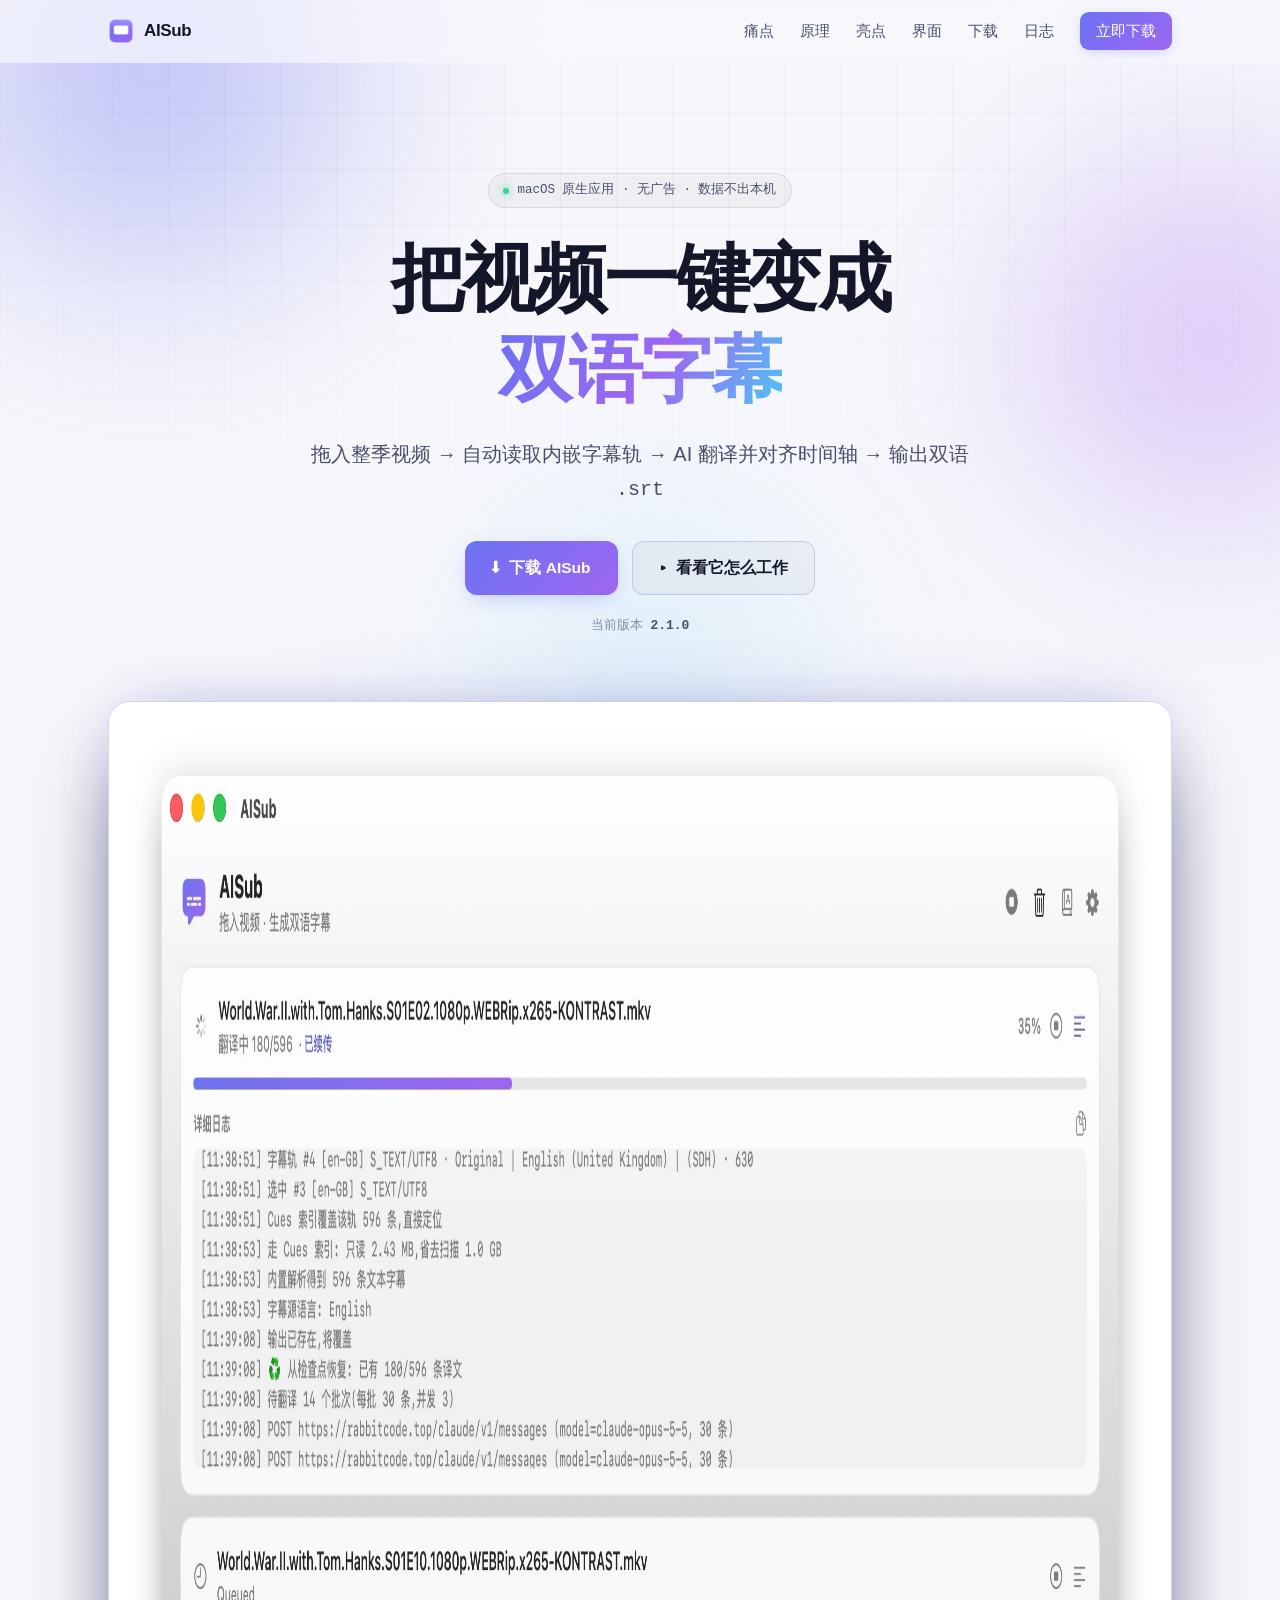
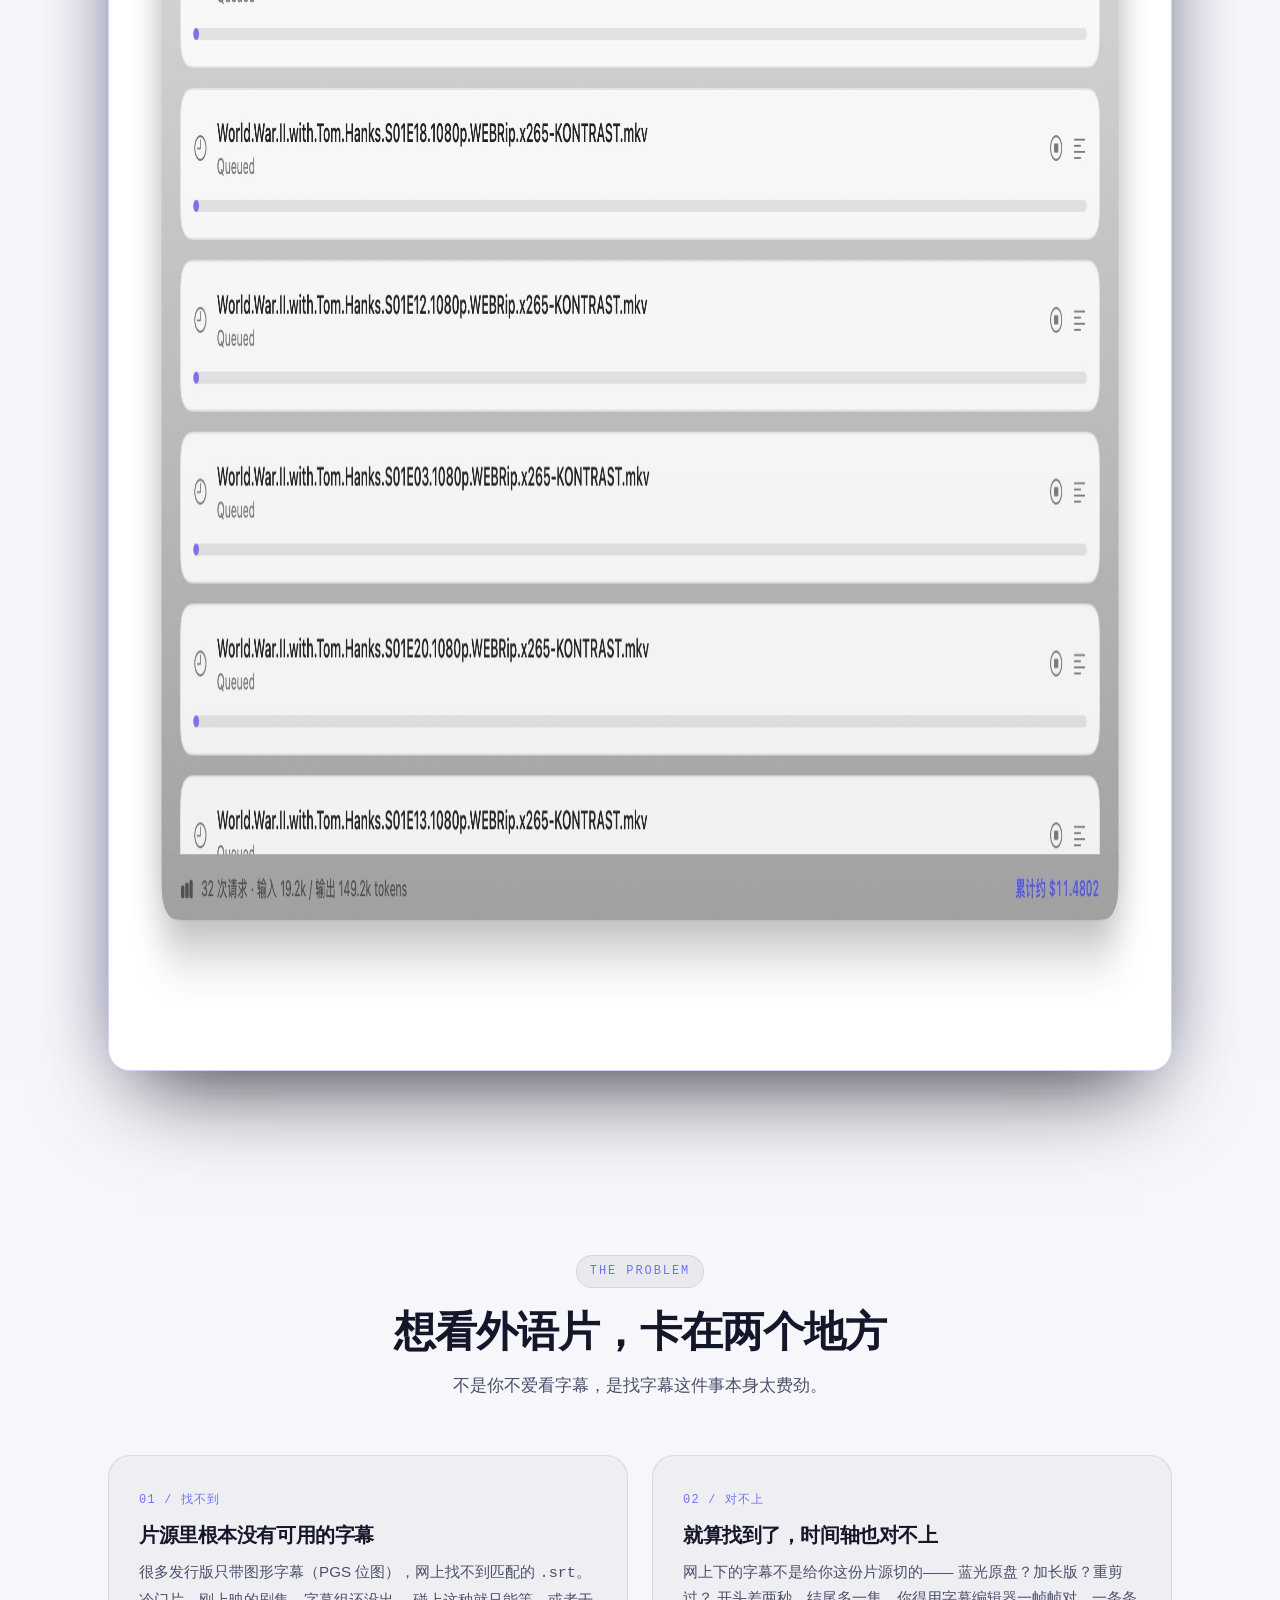
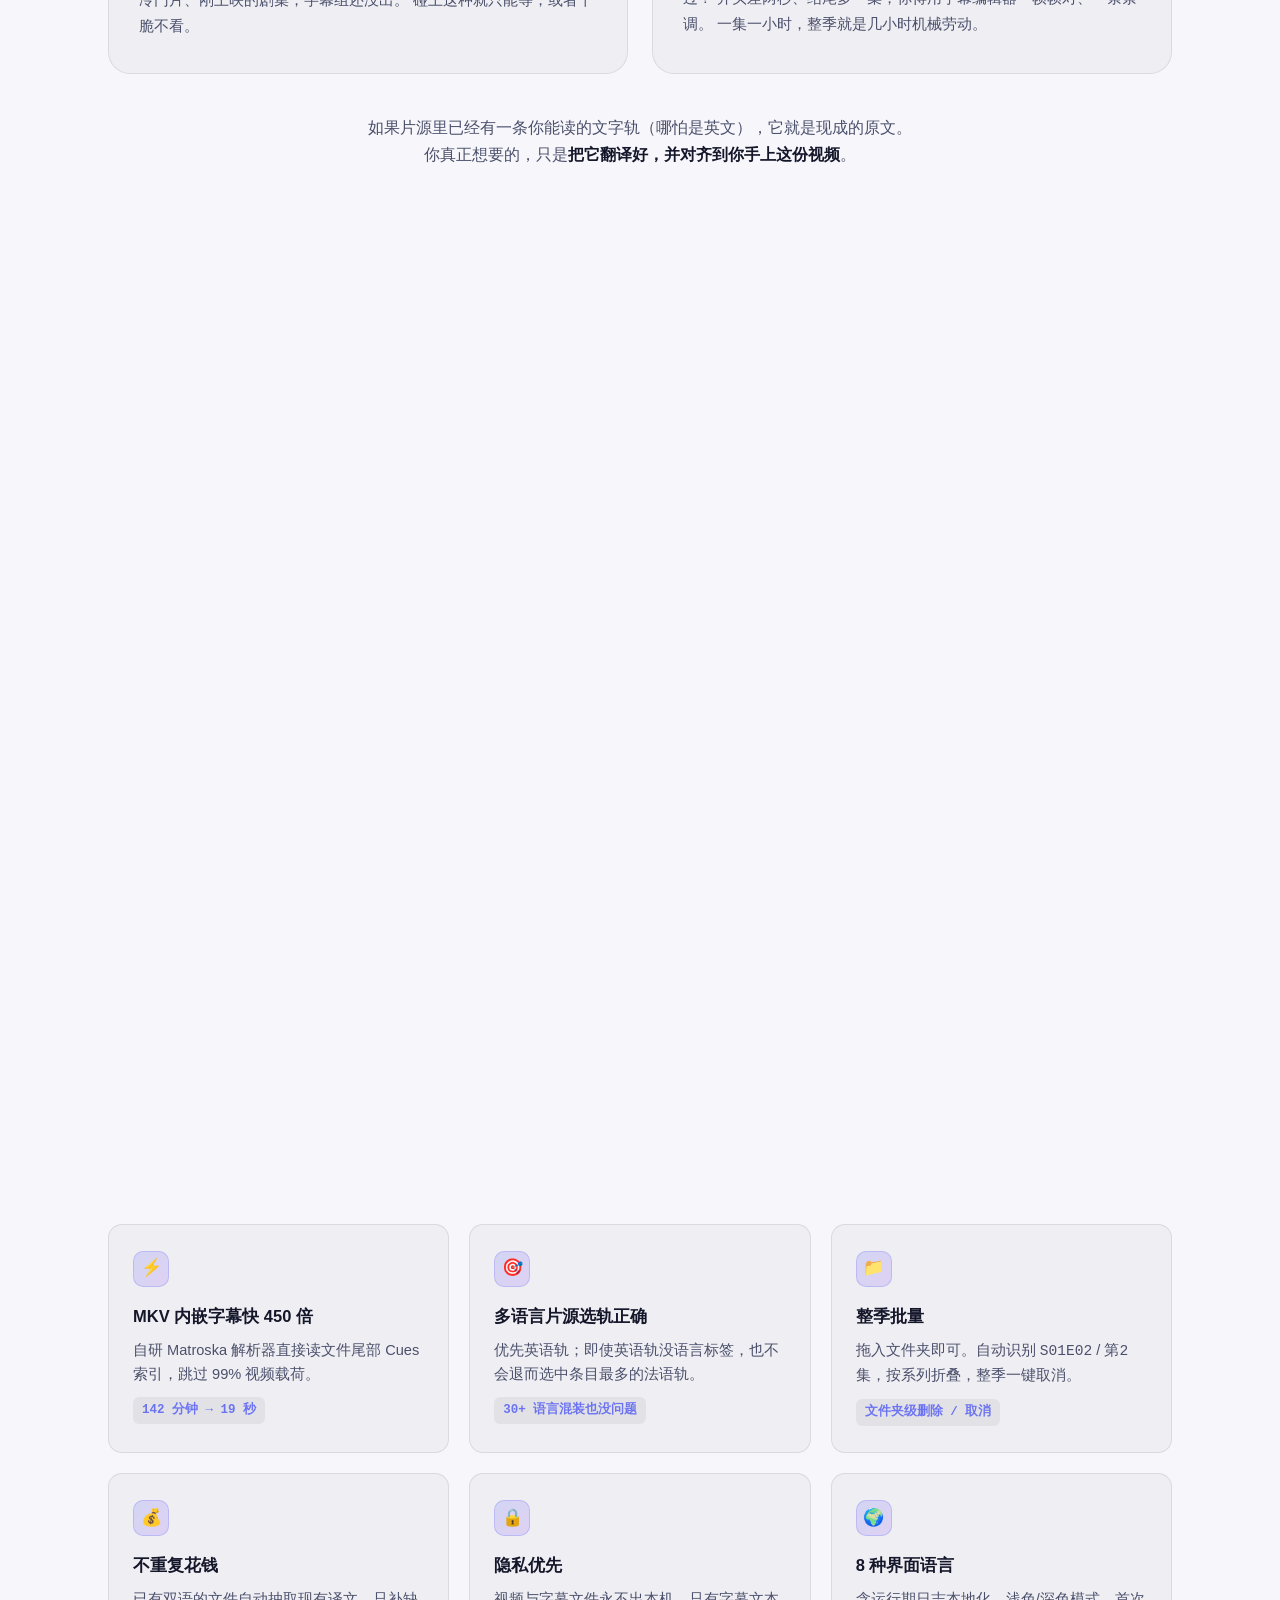
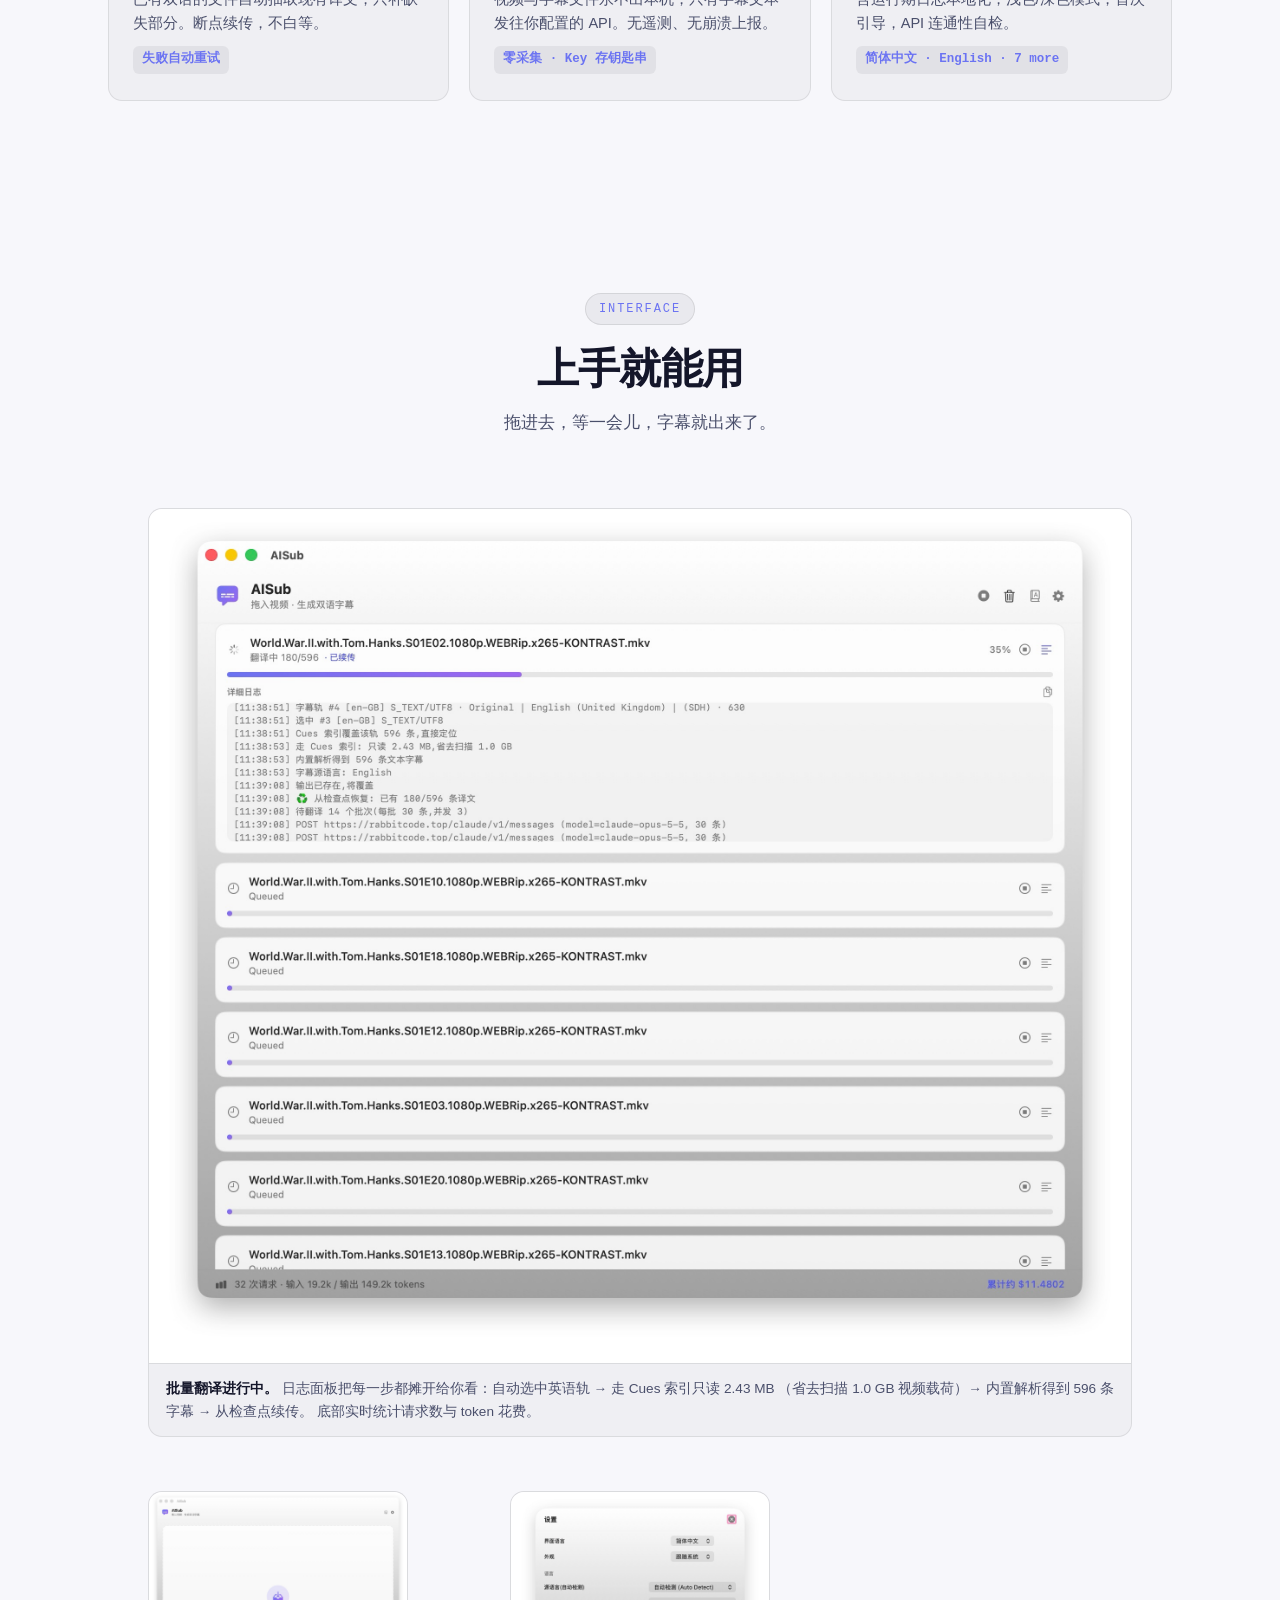
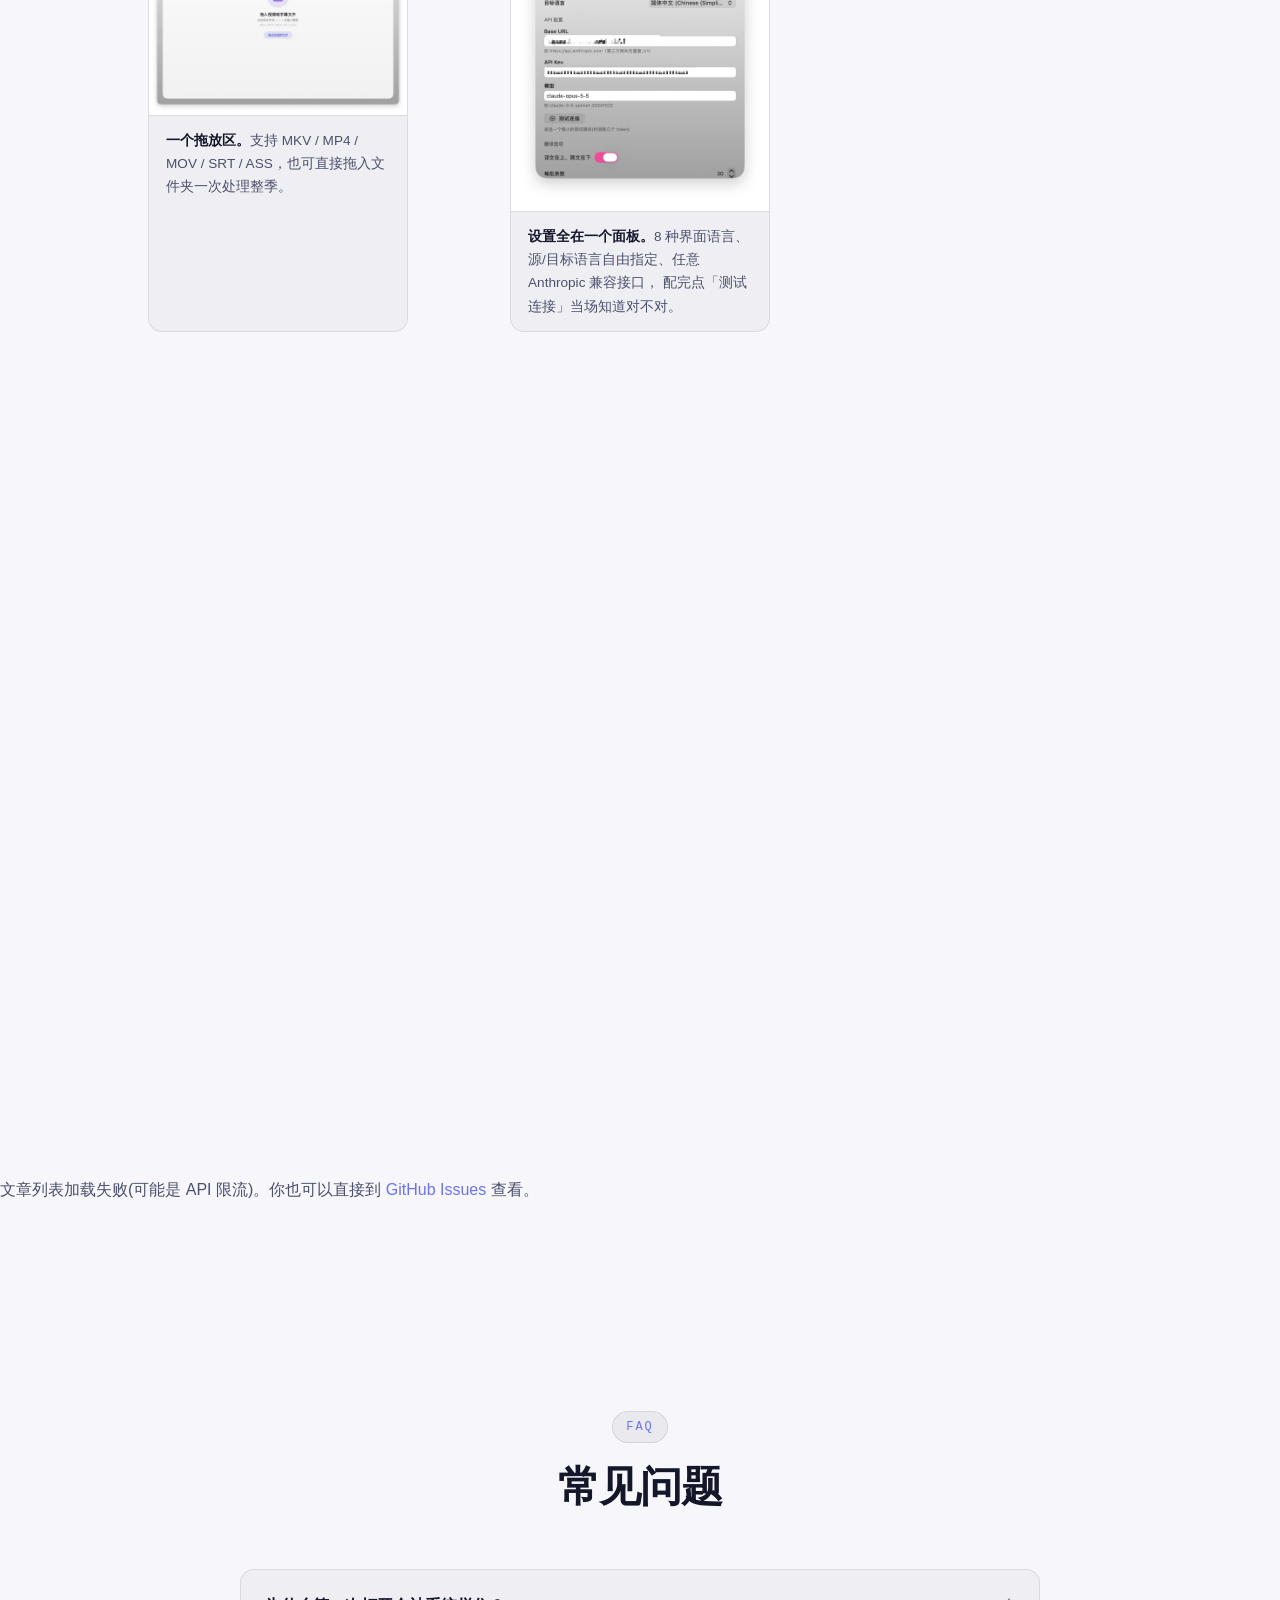
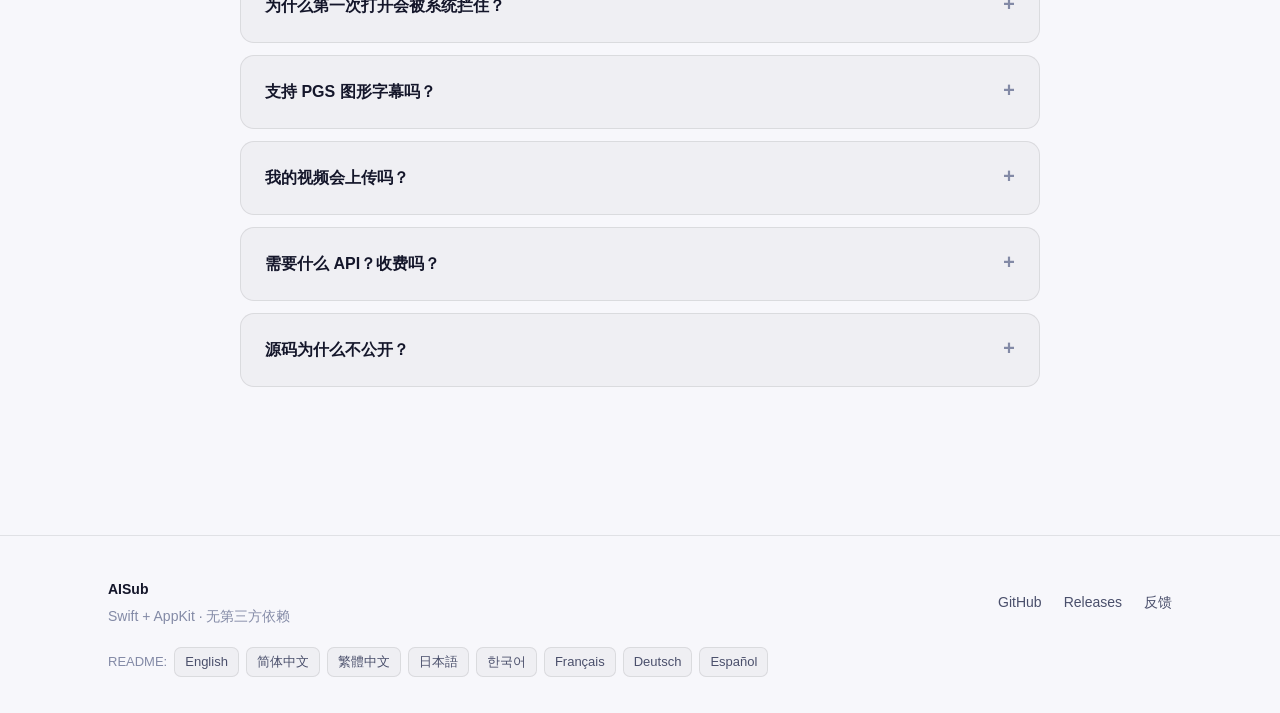
==== index.html @ 8bce1aee "feat: AISub product site Pure static single-page site for AISub, deployed via GitHub Pages.  - Dark/" ====
<!DOCTYPE html>
<html lang="zh-CN">
<head>
<meta charset="utf-8">
<meta name="viewport" content="width=device-width, initial-scale=1">
<title>AISub · 把视频一键变成双语字幕</title>
<meta name="description" content="AISub 是一款 macOS 桌面应用：拖入视频或整季目录，自动读取内嵌字幕轨，AI 翻译并对齐时间轴，输出双语 .srt。视频与字幕文件不离开本机。">
<meta property="og:title" content="AISub · 把视频一键变成双语字幕">
<meta property="og:description" content="拖入整季视频 → 自动读取内嵌字幕 → AI 翻译 → 输出双语字幕。macOS 原生应用，无广告，数据不出本机。">
<meta property="og:type" content="website">
<meta property="og:image" content="https://zhengxiexie.github.io/aisub-site/assets/logo.png">
<meta name="twitter:card" content="summary_large_image">

<link rel="icon" type="image/png" href="assets/logo.png">
<link rel="stylesheet" href="assets/css/style.css">
</head>
<body>

<div class="aurora" aria-hidden="true"><span></span><span></span><span></span></div>
<div class="grid-tex" aria-hidden="true"></div>

<!-- ============================ 导航 ============================ -->
<nav class="nav">
  <div class="wrap nav-inner">
    <a class="nav-brand" href="#top">
      <img src="assets/logo.png" alt="AISub logo">
      <span>AISub</span>
    </a>
    <button class="nav-toggle" aria-label="菜单">☰</button>
    <div class="nav-links">
      <a href="#problem">痛点</a>
      <a href="#how">原理</a>
      <a href="#features">亮点</a>
      <a href="#shots">界面</a>
      <a href="#download">下载</a>
      <a href="#posts">日志</a>
      <a class="nav-cta" href="#download">立即下载</a>
    </div>
  </div>
</nav>

<!-- ============================ Hero ============================ -->
<header class="hero" id="top">
  <div class="wrap">
    <div class="hero-badge" data-reveal>
      <span class="dot"></span>
      <span>macOS 原生应用 · 无广告 · 数据不出本机</span>
    </div>

    <h1 data-reveal data-reveal-delay="80">
      把视频一键变成<br><span class="grad">双语字幕</span>
    </h1>

    <p class="hero-sub" data-reveal data-reveal-delay="160">
      拖入整季视频 → 自动读取内嵌字幕轨 → AI 翻译并对齐时间轴 → 输出双语 <code>.srt</code>
    </p>

    <div class="hero-actions" data-reveal data-reveal-delay="240">
      <a class="btn btn-primary" href="#download">
        <span>⬇︎</span><span>下载 AISub</span>
      </a>
      <a class="btn btn-ghost" href="#how">
        <span>▸</span><span>看看它怎么工作</span>
      </a>
    </div>

    <p class="hero-meta" data-reveal data-reveal-delay="320" id="dlVersion">
      当前版本 <b>2.1.0</b>
    </p>

<div class="hero-visual" data-reveal data-reveal-delay="400">
      <img src="assets/screenshots/01-main.jpg"
           alt="AISub 正在批量翻译《兄弟连》整季：第 2 集翻译到 180/596，其余排队中，日志面板显示内置 Matroska 解析器仅读 2.43 MB 索引即定位 596 条字幕轨"
           width="2266" height="1970">
    </div>
  </div>
</header>

<!-- ============================ 痛点 ============================ -->
<section id="problem">
  <div class="wrap">
    <div class="section-head" data-reveal>
      <span class="eyebrow">The Problem</span>
      <h2>想看外语片，卡在两个地方</h2>
      <p>不是你不爱看字幕，是找字幕这件事本身太费劲。</p>
    </div>

    <div class="cards-2">
      <article class="card" data-reveal>
        <span class="card-num">01 / 找不到</span>
        <h3>片源里根本没有可用的字幕</h3>
        <p>
          很多发行版只带图形字幕（PGS 位图），网上找不到匹配的
          <code>.srt</code>。冷门片、刚上映的剧集，字幕组还没出。
          碰上这种就只能等，或者干脆不看。
        </p>
      </article>

      <article class="card" data-reveal data-reveal-delay="120">
        <span class="card-num">02 / 对不上</span>
        <h3>就算找到了，时间轴也对不上</h3>
        <p>
          网上下的字幕不是给你这份片源切的—— 蓝光原盘？加长版？重剪过？
          开头差两秒、结尾多一集，你得用字幕编辑器一帧帧对、一条条调。
          一集一小时，整季就是几小时机械劳动。
        </p>
      </article>
    </div>

    <p class="center dim mt-40" data-reveal>
      如果片源里已经有一条你能读的文字轨（哪怕是英文），它就是现成的原文。<br>
      你真正想要的，只是<b style="color:var(--text)">把它翻译好，并对齐到你手上这份视频</b>。
    </p>
  </div>
</section>

<!-- ============================ 原理 ============================ -->
<section id="how">
  <div class="wrap">
    <div class="section-head" data-reveal>
      <span class="eyebrow">How It Works</span>
      <h2>四步，没有第五步</h2>
      <p>时间轴不需要你调 —— 字幕是从你拖进来的那个文件里读出来的，天然对齐。</p>
    </div>

    <div class="flow" data-reveal>
      <div class="flow-step">
        <div class="flow-ico">📥</div>
        <h4>拖入</h4>
        <p>视频、字幕文件，或整个目录</p>
      </div>
      <div class="flow-step">
        <div class="flow-ico">📖</div>
        <h4>读取</h4>
        <p>提取内嵌字幕轨，自动选语言</p>
      </div>
      <div class="flow-step">
        <div class="flow-ico">🤖</div>
        <h4>翻译</h4>
        <p>AI 翻译，术语表与上下文保持一致</p>
      </div>
      <div class="flow-step">
        <div class="flow-ico">📝</div>
        <h4>输出</h4>
        <p>生成双语 <code>.srt</code>，时间戳已对齐</p>
      </div>
    </div>

    <p class="center dim mt-40" data-reveal>
      已经是双语的文件会被自动识别，只补没翻的部分 —— 不会越翻越乱，也不会重复花钱。
    </p>
  </div>
</section>

<!-- ============================ 亮点 ============================ -->
<section id="features">
  <div class="wrap">
    <div class="section-head" data-reveal>
      <span class="eyebrow">Highlights</span>
      <h2>为真实片库调出来的细节</h2>
      <p>不是功能清单，是踩过的坑。</p>
    </div>

    <div class="features">
      <div class="feature" data-reveal>
        <div class="feature-ico">⚡</div>
        <h4>MKV 内嵌字幕快 450 倍</h4>
        <p>自研 Matroska 解析器直接读文件尾部 Cues 索引，跳过 99% 视频载荷。</p>
        <span class="metric">142 分钟 → 19 秒</span>
      </div>

      <div class="feature" data-reveal data-reveal-delay="80">
        <div class="feature-ico">🎯</div>
        <h4>多语言片源选轨正确</h4>
        <p>优先英语轨；即使英语轨没语言标签，也不会退而选中条目最多的法语轨。</p>
        <span class="metric">30+ 语言混装也没问题</span>
      </div>

      <div class="feature" data-reveal data-reveal-delay="160">
        <div class="feature-ico">📁</div>
        <h4>整季批量</h4>
        <p>拖入文件夹即可。自动识别 <code>S01E02</code> / <code>第2集</code>，按系列折叠，整季一键取消。</p>
        <span class="metric">文件夹级删除 / 取消</span>
      </div>

      <div class="feature" data-reveal data-reveal-delay="240">
        <div class="feature-ico">💰</div>
        <h4>不重复花钱</h4>
        <p>已有双语的文件自动抽取现有译文，只补缺失部分。断点续传，不白等。</p>
        <span class="metric">失败自动重试</span>
      </div>

      <div class="feature" data-reveal>
        <div class="feature-ico">🔒</div>
        <h4>隐私优先</h4>
        <p>视频与字幕文件永不出本机，只有字幕文本发往你配置的 API。无遥测、无崩溃上报。</p>
        <span class="metric">零采集 · Key 存钥匙串</span>
      </div>

      <div class="feature" data-reveal data-reveal-delay="80">
        <div class="feature-ico">🌍</div>
        <h4>8 种界面语言</h4>
        <p>含运行期日志本地化，浅色/深色模式，首次引导，API 连通性自检。</p>
        <span class="metric">简体中文 · English · 7 more</span>
      </div>
    </div>
  </div>
</section>

<!-- ============================ 界面截图 ============================ -->
<section id="shots">
  <div class="wrap">
    <div class="section-head" data-reveal>
      <span class="eyebrow">Interface</span>
      <h2>上手就能用</h2>
      <p>拖进去，等一会儿，字幕就出来了。</p>
    </div>

<div class="shots" data-reveal>
      <figure class="shot" style="grid-column:1/-1">
        <img src="assets/screenshots/01-main.jpg" data-zoom loading="lazy"
             alt="批量翻译进行中：顶部进度条与状态，下方详细日志显示字幕轨选择与 Cues 索引读取过程">
        <figcaption class="shot-cap">
          <b>批量翻译进行中。</b>
          日志面板把每一步都摊开给你看：自动选中英语轨 → 走 Cues 索引只读 2.43 MB
          （省去扫描 1.0 GB 视频载荷）→ 内置解析得到 596 条字幕 → 从检查点续传。
          底部实时统计请求数与 token 花费。
        </figcaption>
      </figure>

      <figure class="shot">
        <img src="assets/screenshots/03-dropzone.jpg" data-zoom loading="lazy"
             alt="空状态：拖入视频或字幕文件，也支持整个文件夹一次拖入整季">
        <figcaption class="shot-cap">
          <b>一个拖放区。</b>支持 MKV / MP4 / MOV / SRT / ASS，也可直接拖入文件夹一次处理整季。
        </figcaption>
      </figure>

      <figure class="shot">
        <img src="assets/screenshots/02-settings.jpg" data-zoom loading="lazy"
             alt="设置页：界面语言、外观模式、源/目标语言、API 配置与翻译选项">
        <figcaption class="shot-cap">
          <b>设置全在一个面板。</b>8 种界面语言、源/目标语言自由指定、任意 Anthropic 兼容接口，
          配完点「测试连接」当场知道对不对。
        </figcaption>
      </figure>
    </div>
  </div>
</section>

<!-- ============================ 下载 ============================ -->
<section id="download">
  <div class="wrap">
    <div class="download-box" data-reveal>
      <span class="eyebrow">Download</span>
      <h2>开始使用 AISub</h2>
      <p>需要你自己的 AI API Key（支持任何 Anthropic 兼容接口）</p>

      <div class="dl-row">
        <a class="btn btn-primary" id="dlDmg" href="https://github.com/zhengxiexie/aisub/releases/latest" target="_blank" rel="noopener">
          <span>⬇︎</span><span>下载 .dmg（推荐）</span>
        </a>
        <a class="btn btn-ghost" id="dlZip" href="https://github.com/zhengxiexie/aisub/releases/latest" target="_blank" rel="noopener">
          <span>⬇︎</span><span>下载 .zip</span>
        </a>
      </div>

      <p class="dl-note" id="dlNote">macOS 14 Sonoma 及以上 · 免安装依赖</p>

      <table class="dl-table" id="dlAssets" style="display:none">
        <thead>
          <tr><th>文件</th><th>大小</th><th></th></tr>
        </thead>
        <tbody></tbody>
      </table>

      <p class="dl-note mt-40">
        ⚠︎ 未使用付费开发者证书签名，首次打开需右键 → 打开
      </p>
    </div>
  </div>
</section>

<!-- ============================ 文章/日志 ============================ -->
<section id="posts">
  <div class="wrap">
    <div class="posts-head" data-reveal>
      <div>
        <span class="eyebrow">Changelog</span>
        <h2 style="font-size:clamp(24px,3.4vw,34px);font-weight:800;">更新日志与技术笔记</h2>
      </div>
      <a class="btn btn-ghost" style="padding:9px 18px;font-size:14px;"
         href="https://github.com/zhengxiexie/aisub/issues" target="_blank" rel="noopener">
        在 GitHub 上写一篇 →
      </a>
    </div>

    <div class="posts-grid" id="posts" data-reveal>
      <p class="dim">加载中…</p>
    </div>

    <p class="center dim mt-40" style="font-size:13.5px" data-reveal>
      本仓库里带 <code>post</code> 标签的 Issue 会自动出现在这里 ——
      无需重新部署，推 Issue 即发布。
    </p>
  </div>
</section>

<!-- ============================ FAQ ============================ -->
<section id="faq">
  <div class="wrap">
    <div class="section-head" data-reveal>
      <span class="eyebrow">FAQ</span>
      <h2>常见问题</h2>
    </div>

    <div class="faq" data-reveal>
      <details class="faq-item">
        <summary>为什么第一次打开会被系统拦住？</summary>
        <div class="faq-body">
          <p>因为本项目未使用付费的 Apple 开发者证书签名（ad-hoc 签名），macOS 会阻止直接打开。这不是故障。</p>
          <p>下载后<b>右键点击 App → 打开</b>，在弹窗中点「打开」即可；或者在终端执行
          <code>xattr -cr /Applications/AISub.app</code>。之后就能正常双击启动。</p>
        </div>
      </details>

      <details class="faq-item">
        <summary>支持 PGS 图形字幕吗？</summary>
        <div class="faq-body">
          <p>不支持。图形字幕是位图，需要 OCR 才能识别原文，而本应用不做 OCR。</p>
          <p>但只要文件带一条文本字幕轨（哪怕是英文、法语），AISub 就能拿它当原文翻译。蓝光原盘如果只有 PGS，建议换一个带文本轨的片源。</p>
        </div>
      </details>

      <details class="faq-item">
        <summary>我的视频会上传吗？</summary>
        <div class="faq-body">
          <p>不会。视频与字幕文件的解析全部在本机完成，文件不会离开你的 Mac。</p>
          <p>只有字幕的<b>文本内容</b>会发送到你配置的 AI 接口用于翻译。应用本身无遥测、无崩溃上报、无第三方分析 SDK。</p>
        </div>
      </details>

      <details class="faq-item">
        <summary>需要什么 API？收费吗？</summary>
        <div class="faq-body">
          <p>需要你自己的 AI API Key，支持任何 Anthropic 兼容接口，在设置页填入即可，设置页有「测试连接」按钮当场验证。</p>
          <p>已经双语的文件会被自动识别，只翻译缺失部分，避免重复消耗额度。</p>
        </div>
      </details>

      <details class="faq-item">
        <summary>源码为什么不公开？</summary>
        <div class="faq-body">
          <p>AISub 以安装包分发，源码暂不公开。如果你有具体需求，欢迎在 Issues 里说明。</p>
        </div>
      </details>
    </div>
  </div>
</section>

<!-- ============================ 页脚 ============================ -->
<footer class="footer">
  <div class="wrap">
    <div class="footer-inner">
      <div>
        <div style="font-weight:700;color:var(--text)">AISub <span id="footVersion" style="font-weight:400;color:var(--text-mute)"></span></div>
        <div style="margin-top:4px">Swift + AppKit · 无第三方依赖</div>
      </div>

      <div class="footer-links">
        <a href="https://github.com/zhengxiexie/aisub" target="_blank" rel="noopener">GitHub</a>
        <a href="https://github.com/zhengxiexie/aisub/releases/latest" target="_blank" rel="noopener">Releases</a>
        <a href="https://github.com/zhengxiexie/aisub/issues" target="_blank" rel="noopener">反馈</a>
      </div>
    </div>

    <div class="lang-row">
      <span>README:</span>
      <a href="https://github.com/zhengxiexie/aisub">English</a>
      <a href="https://github.com/zhengxiexie/aisub/blob/master/README.zh-Hans.md">简体中文</a>
      <a href="https://github.com/zhengxiexie/aisub/blob/master/README.zh-Hant.md">繁體中文</a>
      <a href="https://github.com/zhengxiexie/aisub/blob/master/README.ja.md">日本語</a>
      <a href="https://github.com/zhengxiexie/aisub/blob/master/README.ko.md">한국어</a>
      <a href="https://github.com/zhengxiexie/aisub/blob/master/README.fr.md">Français</a>
      <a href="https://github.com/zhengxiexie/aisub/blob/master/README.de.md">Deutsch</a>
      <a href="https://github.com/zhengxiexie/aisub/blob/master/README.es.md">Español</a>
    </div>
  </div>
</footer>

<!-- 灯箱 -->
<div class="lightbox" id="lightbox">
  <img id="lightboxImg" src="" alt="">
</div>

<script src="assets/js/main.js"></script>
</body>
</html>
---- assets/css/style.css ----
/* ==========================================================================
   AISub 官网 — 设计令牌
   配色严格对齐 App 的 Theme.swift:
     accent  = Color(0.42, 0.45, 0.95) → #6B73F2
     accent2 = Color(0.62, 0.40, 0.95) → #9E66F2
   ========================================================================== */

:root {
  --accent:   #6B73F2;
  --accent-2: #9E66F2;
  --accent-glow: rgba(107, 115, 242, 0.45);

  --bg:        #0A0B14;
  --bg-elev:   #12141F;
  --surface:   rgba(255, 255, 255, 0.04);
  --surface-2: rgba(255, 255, 255, 0.07);
  --border:    rgba(255, 255, 255, 0.09);
  --border-lit: rgba(255, 255, 255, 0.16);

  --text:      #F0F1F7;
  --text-dim:  #A8ACC4;
  --text-mute: #6E7391;

  --mono: ui-monospace, "SF Mono", SFMono-Regular, "JetBrains Mono", Menlo, monospace;
  --sans: -apple-system, BlinkMacSystemFont, "Segoe UI", "PingFang SC",
          "Hiragino Sans GB", "Microsoft YaHei", Roboto, Helvetica, Arial, sans-serif;

  --radius:   14px;
  --radius-lg: 22px;
  --maxw:     1120px;

  --ease: cubic-bezier(0.22, 1, 0.36, 1);
}

/* 浅色模式:跟随系统 */
@media (prefers-color-scheme: light) {
  :root {
    --bg:        #F7F7FB;
    --bg-elev:   #FFFFFF;
    --surface:   rgba(10, 11, 20, 0.03);
    --surface-2: rgba(10, 11, 20, 0.055);
    --border:    rgba(10, 11, 20, 0.09);
    --border-lit: rgba(107, 115, 242, 0.28);

    --text:      #14162A;
--text-dim:  #4A4F6B;
    --text-mute: #838AA6;
  }
}

/* ============================ 基础重置 ============================ */

*, *::before, *::after { box-sizing: border-box; }

html {
  scroll-behavior: smooth;
  -webkit-text-size-adjust: 100%;
}

body {
  margin: 0;
  font-family: var(--sans);
  background: var(--bg);
  color: var(--text);
  line-height: 1.7;
  font-size: 16px;
  -webkit-font-smoothing: antialiased;
  overflow-x: hidden;
  transition: background 0.4s var(--ease), color 0.4s var(--ease);
}

img { max-width: 100%; display: block; }
a { color: var(--accent); text-decoration: none; }
a:hover { text-decoration: underline; }

::selection { background: var(--accent); color: #fff; }

/* ============================ 背景光晕 ============================ */

.aurora {
  position: fixed;
  inset: 0;
  z-index: -2;
  overflow: hidden;
  pointer-events: none;
}

.aurora span {
  position: absolute;
  border-radius: 50%;
  filter: blur(90px);
  opacity: 0.5;
  animation: drift 22s var(--ease) infinite alternate;
}

.aurora span:nth-child(1) {
  width: 620px; height: 620px;
  background: radial-gradient(circle, var(--accent) 0%, transparent 70%);
  top: -240px; left: -160px;
}
.aurora span:nth-child(2) {
  width: 540px; height: 540px;
  background: radial-gradient(circle, var(--accent-2) 0%, transparent 70%);
  top: 8%; right: -200px;
  animation-delay: -7s;
  opacity: 0.42;
}
.aurora span:nth-child(3) {
  width: 480px; height: 480px;
  background: radial-gradient(circle, #4EC5F5 0%, transparent 70%);
  top: 48%; left: 32%;
  animation-delay: -14s;
  opacity: 0.2;
}

@keyframes drift {
  from { transform: translate3d(0, 0, 0) scale(1); }
  to   { transform: translate3d(60px, 70px, 0) scale(1.18); }
}

/* 细网格纹理 */
.grid-tex {
  position: fixed;
  inset: 0;
  z-index: -1;
  pointer-events: none;
  background-image:
    linear-gradient(rgba(255,255,255,0.022) 1px, transparent 1px),
    linear-gradient(90deg, rgba(255,255,255,0.022) 1px, transparent 1px);
  background-size: 56px 56px;
  mask-image: radial-gradient(ellipse 90% 60% at 50% 0%, #000 40%, transparent 100%);
  -webkit-mask-image: radial-gradient(ellipse 90% 60% at 50% 0%, #000 40%, transparent 100%);
}

@media (prefers-color-scheme: light) {
  .grid-tex {
    background-image:
      linear-gradient(rgba(10,11,20,0.03) 1px, transparent 1px),
      linear-gradient(90deg, rgba(10,11,20,0.03) 1px, transparent 1px);
  }
}

/* ============================ 布局 ============================ */

.wrap {
  width: 100%;
  max-width: var(--maxw);
  margin: 0 auto;
  padding: 0 28px;
}

section { padding: 96px 0; }

.section-head { text-align: center; margin-bottom: 56px; }

.eyebrow {
  display: inline-block;
  font-family: var(--mono);
  font-size: 12px;
  letter-spacing: 0.16em;
  text-transform: uppercase;
  color: var(--accent);
  background: var(--surface-2);
  border: 1px solid var(--border);
  padding: 5px 13px;
  border-radius: 999px;
  margin-bottom: 18px;
}

h1, h2, h3 { line-height: 1.22; letter-spacing: -0.022em; margin: 0; }

.section-head h2 {
  font-size: clamp(28px, 4.4vw, 42px);
  font-weight: 800;
  margin-bottom: 14px;
}

.section-head p {
  color: var(--text-dim);
  max-width: 620px;
  margin: 0 auto;
  font-size: 16.5px;
}

/* ============================ 导航 ============================ */

.nav {
  position: sticky;
  top: 0;
  z-index: 100;
  backdrop-filter: blur(20px) saturate(180%);
  -webkit-backdrop-filter: blur(20px) saturate(180%);
  background: color-mix(in srgb, var(--bg) 72%, transparent);
  border-bottom: 1px solid transparent;
  transition: border-color 0.3s var(--ease), background 0.3s var(--ease);
}

.nav.scrolled {
  border-bottom-color: var(--border);
  background: color-mix(in srgb, var(--bg) 88%, transparent);
}

.nav-inner {
  display: flex;
  align-items: center;
  gap: 28px;
  height: 62px;
}

.nav-brand {
  display: flex;
  align-items: center;
  gap: 10px;
  font-weight: 800;
  font-size: 17px;
  color: var(--text);
  letter-spacing: -0.02em;
}

.nav-brand:hover { text-decoration: none; }
.nav-brand img { width: 26px; height: 26px; border-radius: 7px; }

.nav-links {
  display: flex;
  gap: 26px;
  margin-left: auto;
  align-items: center;
}

.nav-links a {
  color: var(--text-dim);
  font-size: 14.5px;
  font-weight: 500;
  transition: color 0.2s var(--ease);
}

.nav-links a:hover { color: var(--text); text-decoration: none; }

.nav-cta {
  background: linear-gradient(135deg, var(--accent), var(--accent-2));
  color: #fff !important;
  padding: 7px 16px;
  border-radius: 9px;
  font-weight: 600;
  font-size: 14px;
  box-shadow: 0 3px 14px -4px var(--accent-glow);
  transition: transform 0.2s var(--ease), box-shadow 0.2s var(--ease);
}

.nav-cta:hover {
  transform: translateY(-1px);
  box-shadow: 0 7px 22px -5px var(--accent-glow);
}

.nav-toggle {
  display: none;
  margin-left: auto;
  background: none;
  border: 0;
  color: var(--text);
  font-size: 22px;
  cursor: pointer;
  padding: 4px 8px;
  line-height: 1;
}

@media (max-width: 760px) {
  .nav-toggle { display: block; }
  .nav-links {
    position: fixed;
    inset: 62px 0 auto 0;
    flex-direction: column;
    gap: 0;
    background: var(--bg-elev);
    border-bottom: 1px solid var(--border);
    padding: 8px 0;
    transform: translateY(-130%);
    transition: transform 0.32s var(--ease);
  }
  .nav-links.open { transform: translateY(0); }
  .nav-links a { padding: 13px 28px; width: 100%; }
}

/* ============================ Hero ============================ */

.hero {
  padding: 110px 0 88px;
  text-align: center;
}

.hero-badge {
  display: inline-flex;
  align-items: center;
  gap: 8px;
  font-family: var(--mono);
  font-size: 12.5px;
  color: var(--text-dim);
  background: var(--surface);
  border: 1px solid var(--border);
  padding: 6px 14px;
  border-radius: 999px;
  margin-bottom: 26px;
}

.hero-badge .dot {
  width: 6px; height: 6px;
  border-radius: 50%;
  background: #34D399;
  box-shadow: 0 0 8px #34D399;
  animation: pulse 2.4s ease-in-out infinite;
}

@keyframes pulse {
  0%, 100% { opacity: 1; }
  50%      { opacity: 0.35; }
}

.hero h1 {
  font-size: clamp(38px, 7vw, 74px);
  font-weight: 850;
  letter-spacing: -0.038em;
  margin-bottom: 22px;
}

.hero h1 .grad {
  background: linear-gradient(120deg, var(--accent) 0%, var(--accent-2) 55%, #4EC5F5 100%);
  -webkit-background-clip: text;
  background-clip: text;
  -webkit-text-fill-color: transparent;
}

.hero-sub {
  font-size: clamp(16px, 2.3vw, 20px);
  color: var(--text-dim);
  max-width: 660px;
  margin: 0 auto 34px;
}

.hero-actions {
  display: flex;
  gap: 14px;
  justify-content: center;
  flex-wrap: wrap;
  margin-bottom: 20px;
}

.btn {
  display: inline-flex;
  align-items: center;
  gap: 9px;
  padding: 13px 26px;
  border-radius: 12px;
  font-size: 15.5px;
  font-weight: 650;
  border: 1px solid transparent;
  transition: transform 0.22s var(--ease), box-shadow 0.22s var(--ease),
              background 0.22s var(--ease), border-color 0.22s var(--ease);
  cursor: pointer;
}

.btn:hover { text-decoration: none; transform: translateY(-2px); }

.btn-primary {
  background: linear-gradient(135deg, var(--accent), var(--accent-2));
  color: #fff;
  box-shadow: 0 6px 22px -7px var(--accent-glow);
}
.btn-primary:hover { box-shadow: 0 11px 30px -8px var(--accent-glow); }

.btn-ghost {
  background: var(--surface);
  border-color: var(--border-lit);
  color: var(--text);
}
.btn-ghost:hover { background: var(--surface-2); }

.hero-meta {
  font-family: var(--mono);
  font-size: 13px;
  color: var(--text-mute);
}

.hero-meta b { color: var(--text-dim); font-weight: 600; }

.hero-visual {
  margin-top: 64px;
  position: relative;
}

.hero-visual img {
  width: 100%;
  border-radius: var(--radius-lg);
  border: 1px solid var(--border-lit);
  box-shadow:
    0 40px 90px -30px rgba(0, 0, 0, 0.75),
    0 0 0 1px rgba(255, 255, 255, 0.04),
    0 0 70px -22px var(--accent-glow);
}

/* 无截图时的占位提示 */
.shot-placeholder {
  border: 1px dashed var(--border-lit);
  border-radius: var(--radius-lg);
  padding: 64px 28px;
  text-align: center;
  color: var(--text-mute);
  background: var(--surface);
}
.shot-placeholder code {
  font-family: var(--mono);
  font-size: 13px;
  color: var(--text-dim);
}

/* ============================ 痛点卡片 ============================ */

.cards-2 {
  display: grid;
  grid-template-columns: repeat(auto-fit, minmax(320px, 1fr));
  gap: 24px;
}

.card {
  background: var(--surface);
  border: 1px solid var(--border);
  border-radius: var(--radius-lg);
  padding: 34px 30px;
  position: relative;
  overflow: hidden;
  transition: transform 0.3s var(--ease), border-color 0.3s var(--ease),
              background 0.3s var(--ease);
}

.card:hover {
  transform: translateY(-4px);
  border-color: var(--border-lit);
  background: var(--surface-2);
}

.card::before {
  content: "";
  position: absolute;
  top: 0; left: 0; right: 0;
  height: 2px;
  background: linear-gradient(90deg, transparent, var(--accent), transparent);
  opacity: 0;
  transition: opacity 0.3s var(--ease);
}

.card:hover::before { opacity: 1; }

.card-num {
  font-family: var(--mono);
  font-size: 12px;
  color: var(--accent);
  letter-spacing: 0.1em;
  margin-bottom: 14px;
  display: block;
}

.card h3 {
  font-size: 19.5px;
  font-weight: 700;
  margin-bottom: 11px;
}

.card p { color: var(--text-dim); margin: 0; font-size: 15.2px; }

/* ============================ 流程图 ============================ */

.flow {
  display: flex;
  align-items: stretch;
  justify-content: center;
  gap: 0;
  flex-wrap: wrap;
  margin-top: 8px;
}

.flow-step {
  flex: 1 1 190px;
  min-width: 190px;
  text-align: center;
  padding: 30px 20px;
  background: var(--surface);
  border: 1px solid var(--border);
  position: relative;
}

.flow-step:first-child { border-radius: var(--radius) 0 0 var(--radius); }
.flow-step:last-child  { border-radius: 0 var(--radius) var(--radius) 0; }
.flow-step:not(:last-child) { border-right: none; }

.flow-ico {
  width: 42px; height: 42px;
  margin: 0 auto 14px;
  display: grid;
  place-items: center;
  border-radius: 12px;
  background: linear-gradient(135deg, var(--accent), var(--accent-2));
  font-size: 19px;
}

.flow-step h4 {
  margin: 0 0 7px;
  font-size: 15px;
  font-weight: 650;
}

.flow-step p {
  margin: 0;
  font-size: 13.6px;
  color: var(--text-mute);
  line-height: 1.6;
}

@media (max-width: 700px) {
  .flow { flex-direction: column; }
  .flow-step { border-radius: 0 !important; border-right: 1px solid var(--border) !important; border-bottom: none; }
  .flow-step:last-child { border-bottom: 1px solid var(--border); }
}

/* ============================ 亮点网格 ============================ */

.features {
  display: grid;
  grid-template-columns: repeat(auto-fit, minmax(290px, 1fr));
  gap: 20px;
}

.feature {
  background: var(--surface);
  border: 1px solid var(--border);
  border-radius: var(--radius);
  padding: 26px 24px;
  transition: transform 0.28s var(--ease), border-color 0.28s var(--ease);
}

.feature:hover { transform: translateY(-3px); border-color: var(--border-lit); }

.feature-ico {
  width: 36px; height: 36px;
  border-radius: 10px;
  display: grid;
  place-items: center;
  background: linear-gradient(135deg,
              color-mix(in srgb, var(--accent) 22%, transparent),
              color-mix(in srgb, var(--accent-2) 22%, transparent));
  border: 1px solid var(--border-lit);
  font-size: 17px;
  margin-bottom: 15px;
}

.feature h4 { margin: 0 0 8px; font-size: 16.5px; font-weight: 680; }
.feature p  { margin: 0; font-size: 14.6px; color: var(--text-dim); line-height: 1.65; }

.feature .metric {
  display: inline-block;
  font-family: var(--mono);
  font-size: 12.5px;
  font-weight: 600;
  color: var(--accent);
  background: var(--surface-2);
  padding: 3px 9px;
  border-radius: 6px;
  margin-top: 11px;
}

/* ============================ 截图画廊 ============================ */

.shots {
  display: grid;
  grid-template-columns: repeat(auto-fit, minmax(340px, 1fr));
  gap: 22px;
}

.shot {
  border-radius: var(--radius);
  overflow: hidden;
  border: 1px solid var(--border);
  background: var(--surface);
  transition: transform 0.3s var(--ease), border-color 0.3s var(--ease);
}

.shot:hover { transform: translateY(-4px); border-color: var(--border-lit); }

.shot img { width: 100%; cursor: zoom-in; }

.shot-cap {
  padding: 13px 17px;
  font-size: 13.6px;
  color: var(--text-dim);
  border-top: 1px solid var(--border);
}

.shot-cap b { color: var(--text); font-weight: 620; }

/* 灯箱 */
.lightbox {
  position: fixed;
  inset: 0;
  z-index: 999;
  background: rgba(5, 6, 12, 0.93);
  backdrop-filter: blur(8px);
  display: none;
  place-items: center;
  padding: 36px;
  cursor: zoom-out;
}
.lightbox.open { display: grid; }
.lightbox img {
  max-width: 100%;
  max-height: 100%;
  border-radius: 10px;
  box-shadow: 0 30px 80px -20px rgba(0,0,0,0.8);
}

/* ============================ 下载 ============================ */

.download-box {
  background: linear-gradient(150deg,
              color-mix(in srgb, var(--accent) 13%, transparent),
              color-mix(in srgb, var(--accent-2) 9%, transparent));
  border: 1px solid var(--border-lit);
  border-radius: var(--radius-lg);
  padding: 46px 40px;
  text-align: center;
  position: relative;
  overflow: hidden;
}

.download-box h2 {
  font-size: clamp(26px, 3.6vw, 36px);
  font-weight: 800;
  margin-bottom: 12px;
}

.download-box > p { color: var(--text-dim); margin: 0 0 28px; }

.dl-row {
  display: flex;
  gap: 14px;
  justify-content: center;
  flex-wrap: wrap;
  margin-bottom: 18px;
}

.dl-note {
  font-family: var(--mono);
  font-size: 13px;
  color: var(--text-mute);
}
.dl-note b { color: var(--text-dim); }

.dl-table {
  margin: 30px auto 0;
  border-collapse: collapse;
  font-size: 14.4px;
  max-width: 720px;
  width: 100%;
}

.dl-table th, .dl-table td {
  padding: 12px 16px;
  text-align: left;
  border-bottom: 1px solid var(--border);
}

.dl-table th {
  font-size: 12.5px;
  font-family: var(--mono);
  text-transform: uppercase;
  letter-spacing: 0.08em;
  color: var(--text-mute);
  font-weight: 600;
}

.dl-table td:first-child { font-family: var(--mono); font-size: 13.6px; }
.dl-table tr:last-child td { border-bottom: none; }

.yes { color: #34D399; font-weight: 700; }
.no  { color: #F87171; font-weight: 700; }

/* ============================ FAQ ============================ */

.faq { max-width: 800px; margin: 0 auto; }

.faq-item {
  background: var(--surface);
  border: 1px solid var(--border);
  border-radius: var(--radius);
  margin-bottom: 12px;
  overflow: hidden;
  transition: border-color 0.25s var(--ease);
}

.faq-item[open] { border-color: var(--border-lit); }

.faq-item summary {
  cursor: pointer;
  padding: 19px 24px;
  font-weight: 620;
  font-size: 16px;
  list-style: none;
  display: flex;
  align-items: center;
  justify-content: space-between;
  gap: 16px;
  transition: color 0.2s var(--ease);
}

.faq-item summary::-webkit-details-marker { display: none; }

.faq-item summary::after {
  content: "+";
  font-family: var(--mono);
  font-size: 20px;
  color: var(--text-mute);
  transition: transform 0.25s var(--ease);
  flex-shrink: 0;
}

.faq-item[open] summary::after { transform: rotate(45deg); }
.faq-item summary:hover { color: var(--accent); }

.faq-body {
  padding: 0 24px 21px;
  color: var(--text-dim);
  font-size: 15px;
  line-height: 1.72;
}
.faq-body p { margin: 0 0 11px; }
.faq-body p:last-child { margin: 0; }
.faq-body code {
  font-family: var(--mono);
  font-size: 13px;
  background: var(--surface-2);
  padding: 2px 7px;
  border-radius: 5px;
  color: var(--accent);
}

/* ============================ 文章 / 日志 ============================ */

.posts-head {
  display: flex;
  align-items: baseline;
  justify-content: space-between;
  gap: 20px;
  flex-wrap: wrap;
}

.posts-grid {
  display: grid;
  gap: 18px;
  margin-top: 30px;
}

.post {
  display: block;
  background: var(--surface);
  border: 1px solid var(--border);
  border-radius: var(--radius);
  padding: 24px 26px;
  color: var(--text);
  transition: transform 0.26s var(--ease), border-color 0.26s var(--ease);
}

.post:hover {
  text-decoration: none;
  transform: translateX(4px);
  border-color: var(--border-lit);
}

.post-meta {
  display: flex;
  gap: 12px;
  align-items: center;
  font-family: var(--mono);
  font-size: 12.2px;
  color: var(--text-mute);
  margin-bottom: 9px;
}

.post-tag {
  background: var(--surface-2);
  padding: 2px 9px;
  border-radius: 999px;
  color: var(--accent);
  border: 1px solid var(--border);
}

.post h4 { margin: 0 0 7px; font-size: 17.5px; font-weight: 680; }

.post-excerpt {
  margin: 0;
  color: var(--text-dim);
  font-size: 14.8px;
  line-height: 1.66;
}

/* ============================ 页脚 ============================ */

.footer {
  border-top: 1px solid var(--border);
  padding: 42px 0;
  margin-top: 40px;
}

.footer-inner {
  display: flex;
  justify-content: space-between;
  align-items: center;
  gap: 20px;
  flex-wrap: wrap;
  font-size: 14px;
  color: var(--text-mute);
}

.footer-links { display: flex; gap: 22px; }
.footer-links a { color: var(--text-dim); }
.footer-links a:hover { color: var(--text); }

.lang-row {
  display: flex;
  gap: 7px;
  align-items: center;
  flex-wrap: wrap;
  margin-top: 18px;
  font-size: 13px;
  color: var(--text-mute);
}

.lang-row a {
  padding: 3px 10px;
  border-radius: 7px;
  background: var(--surface);
  border: 1px solid var(--border);
  color: var(--text-dim);
  transition: border-color 0.2s var(--ease), color 0.2s var(--ease);
}
.lang-row a:hover { border-color: var(--accent); color: var(--accent); text-decoration: none; }

/* ============================ 滚动渐入 ============================ */

[data-reveal] {
  opacity: 0;
  transform: translateY(26px);
  transition: opacity 0.75s var(--ease), transform 0.75s var(--ease);
}

[data-reveal].in {
  opacity: 1;
  transform: none;
}

@media (prefers-reduced-motion: reduce) {
  *, *::before, *::after {
    animation-duration: 0.01ms !important;
    animation-iteration-count: 1 !important;
    transition-duration: 0.01ms !important;
    scroll-behavior: auto !important;
  }
  [data-reveal] { opacity: 1; transform: none; }
}

/* ============================ 杂项 ============================ */

.two-col {
  display: grid;
  grid-template-columns: 1fr 1fr;
  gap: 44px;
  align-items: center;
}

@media (max-width: 820px) {
  .two-col { grid-template-columns: 1fr; gap: 30px; }
  section { padding: 68px 0; }
  .wrap { padding: 0 20px; }
}

.kbd {
  font-family: var(--mono);
  font-size: 12.5px;
  background: var(--surface-2);
  border: 1px solid var(--border);
  border-bottom-width: 2px;
  padding: 2px 8px;
  border-radius: 6px;
}

.center { text-align: center; }
.mt-40 { margin-top: 40px; }
.mb-0 { margin-bottom: 0; }
.dim { color: var(--text-dim); }
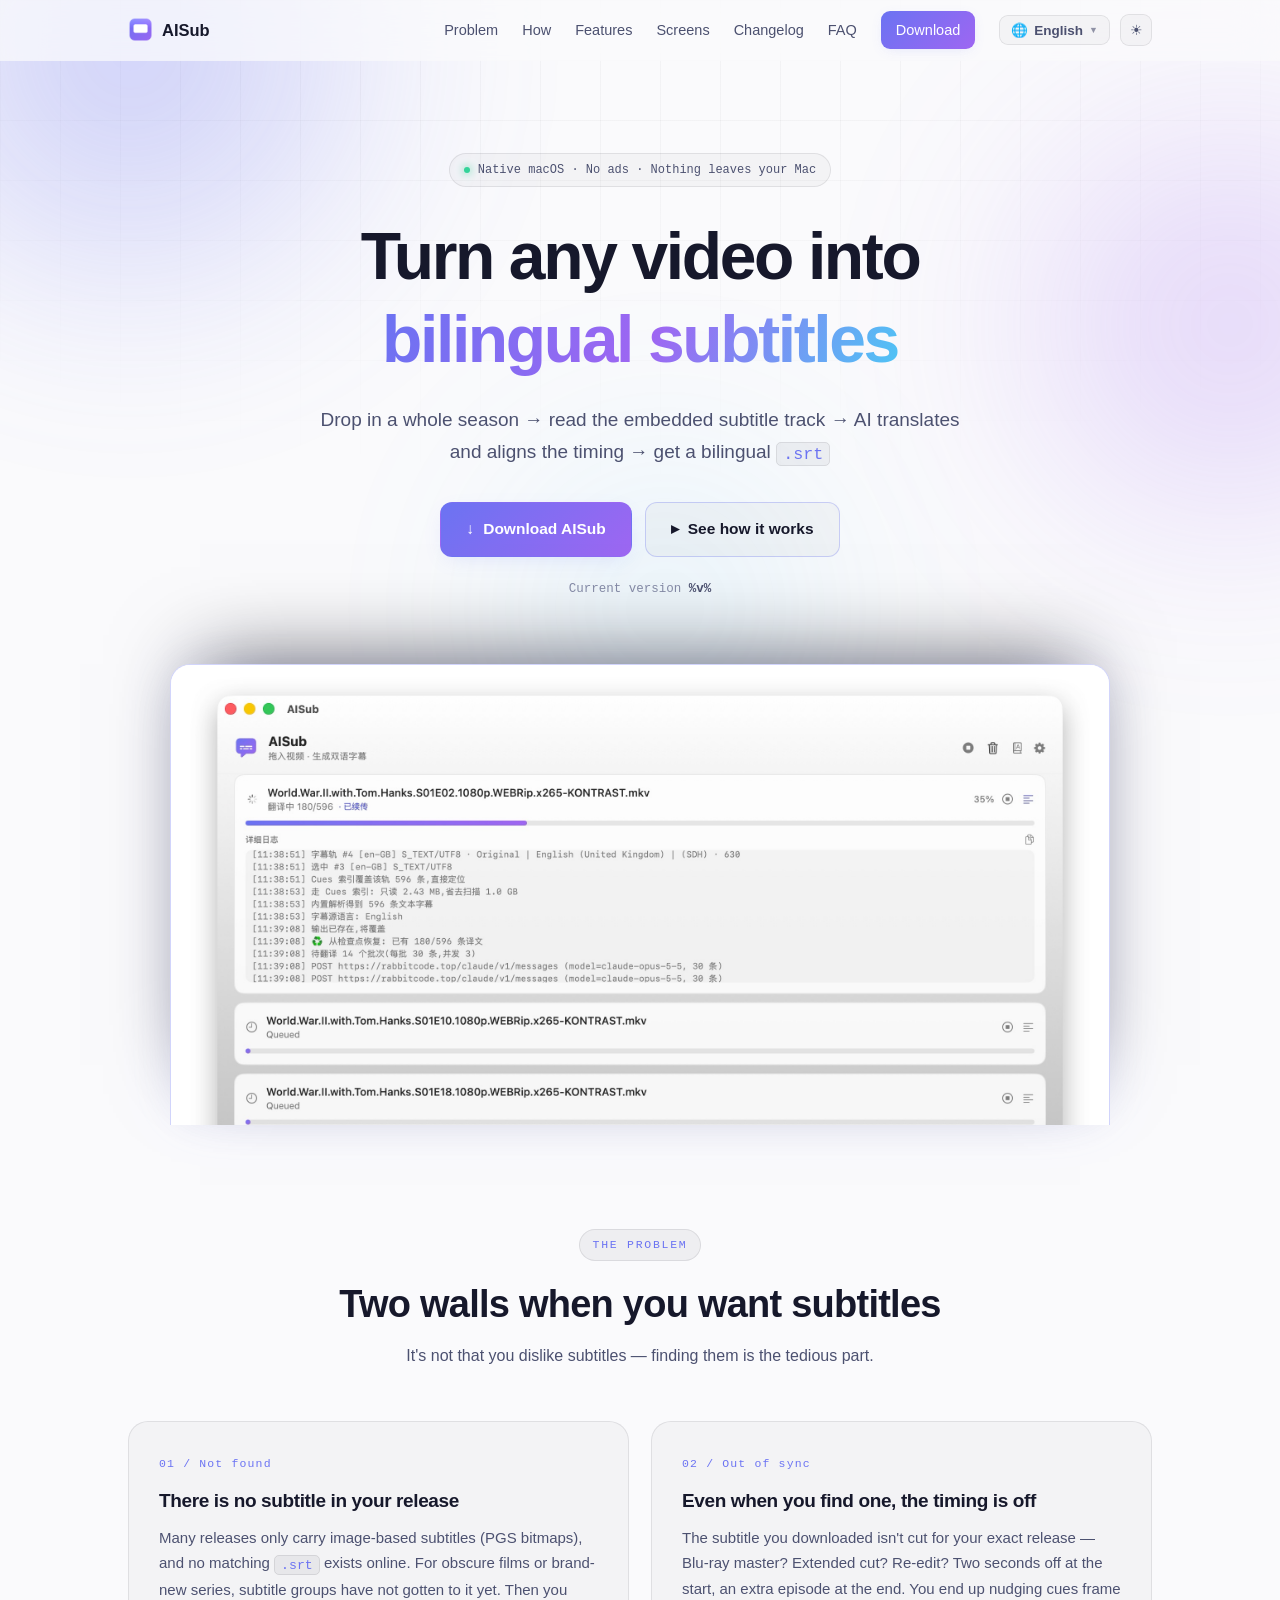
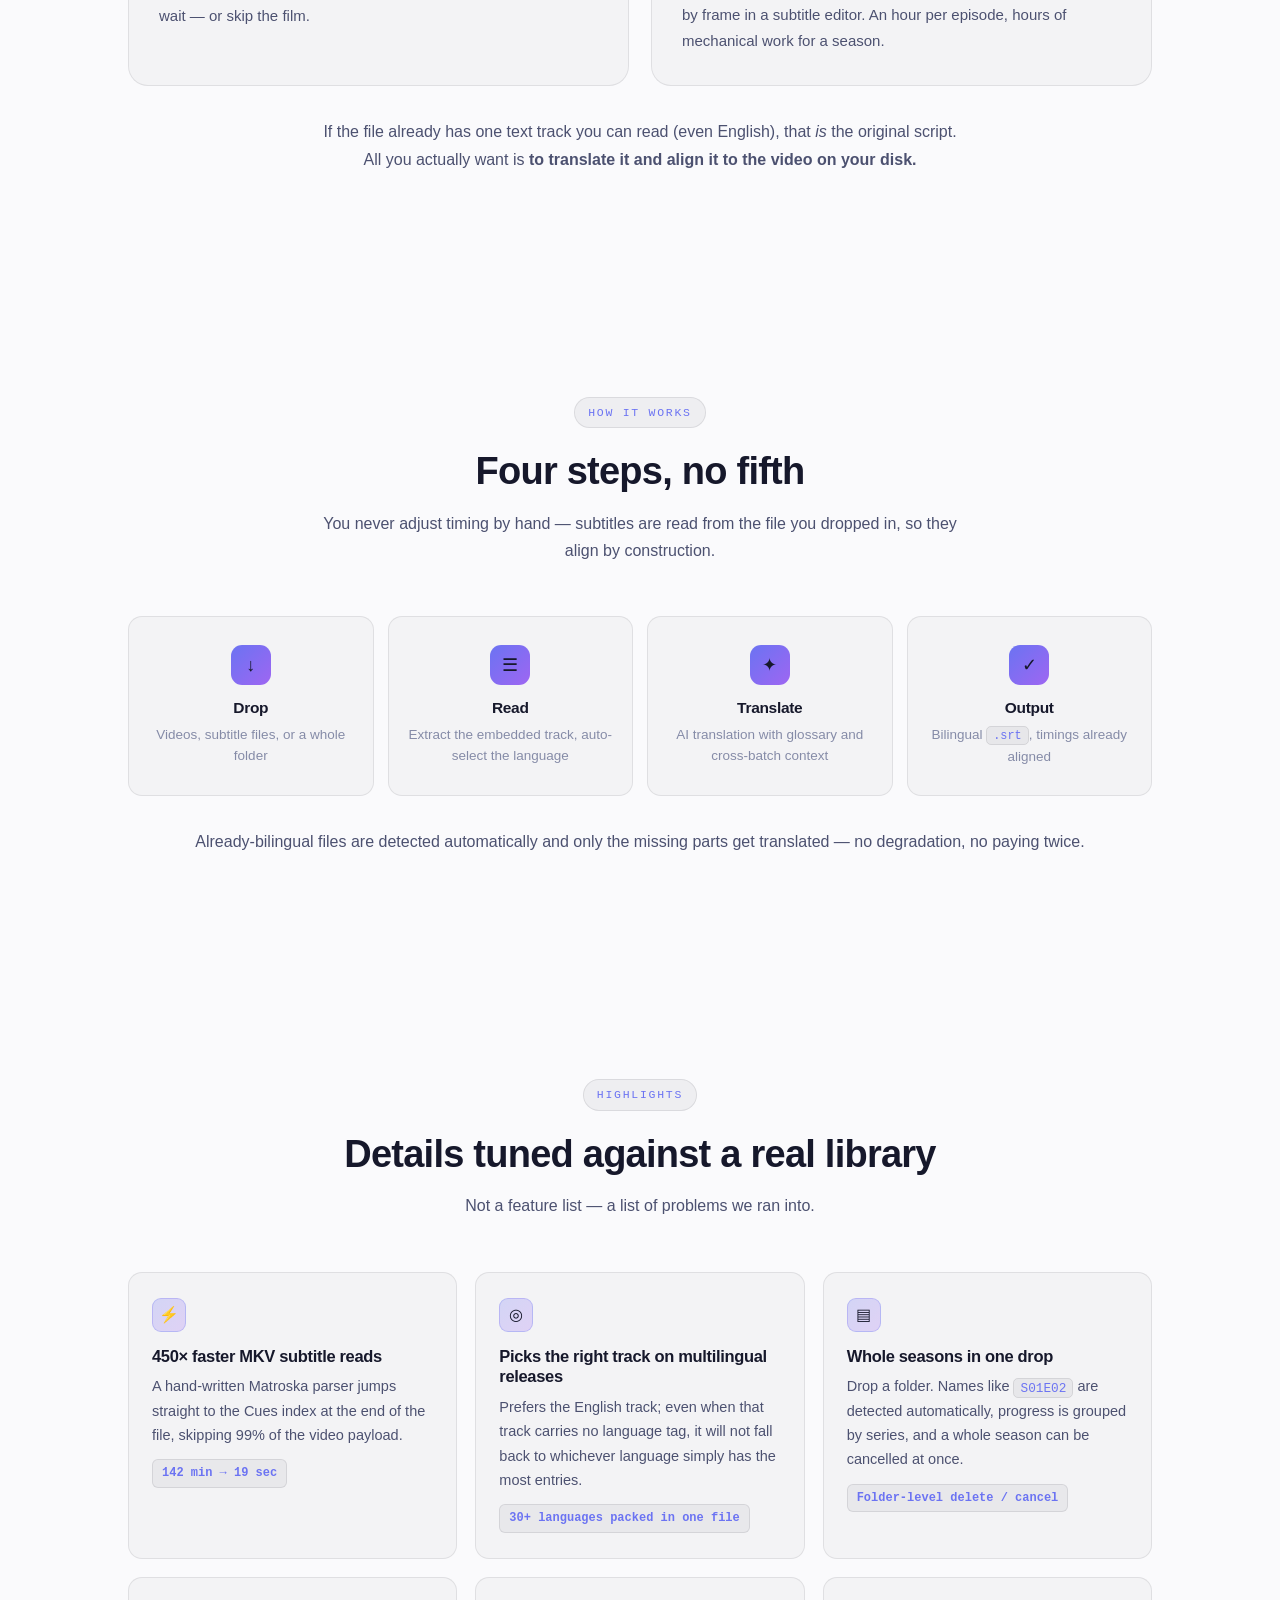
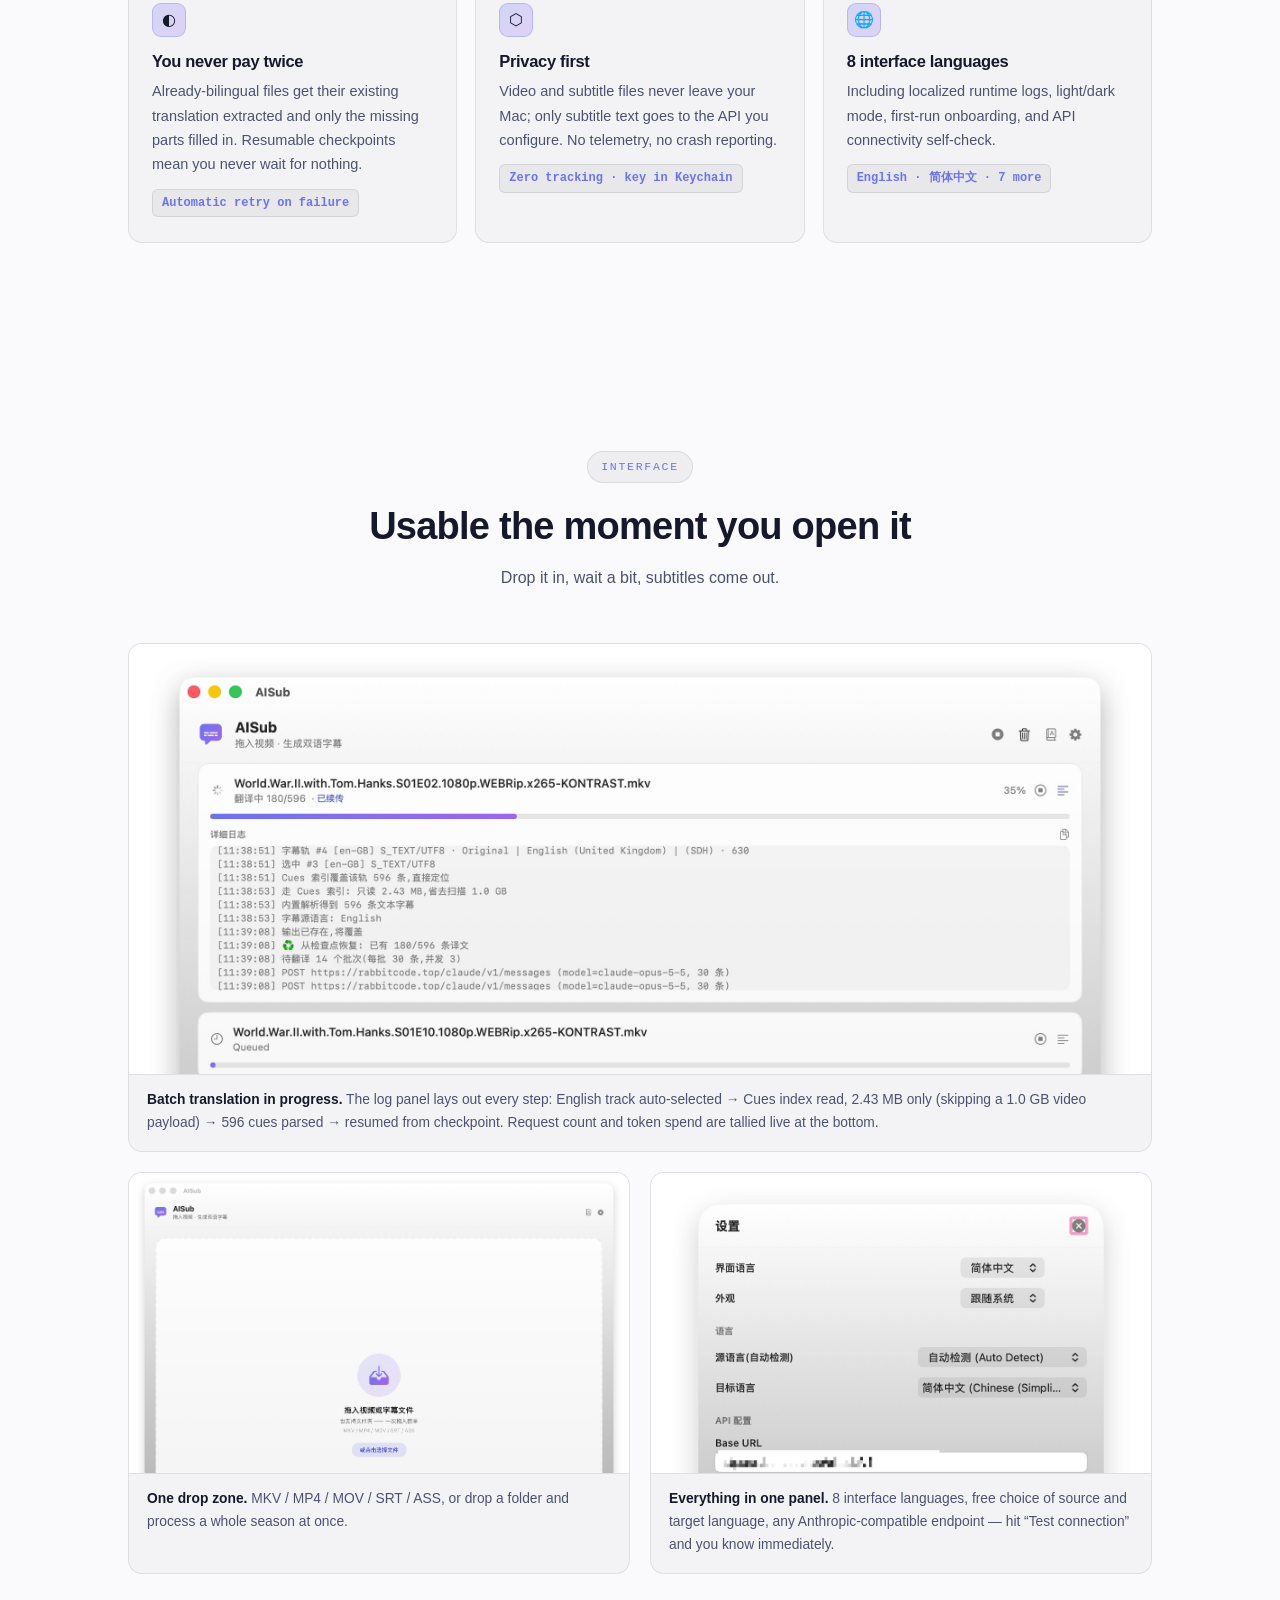
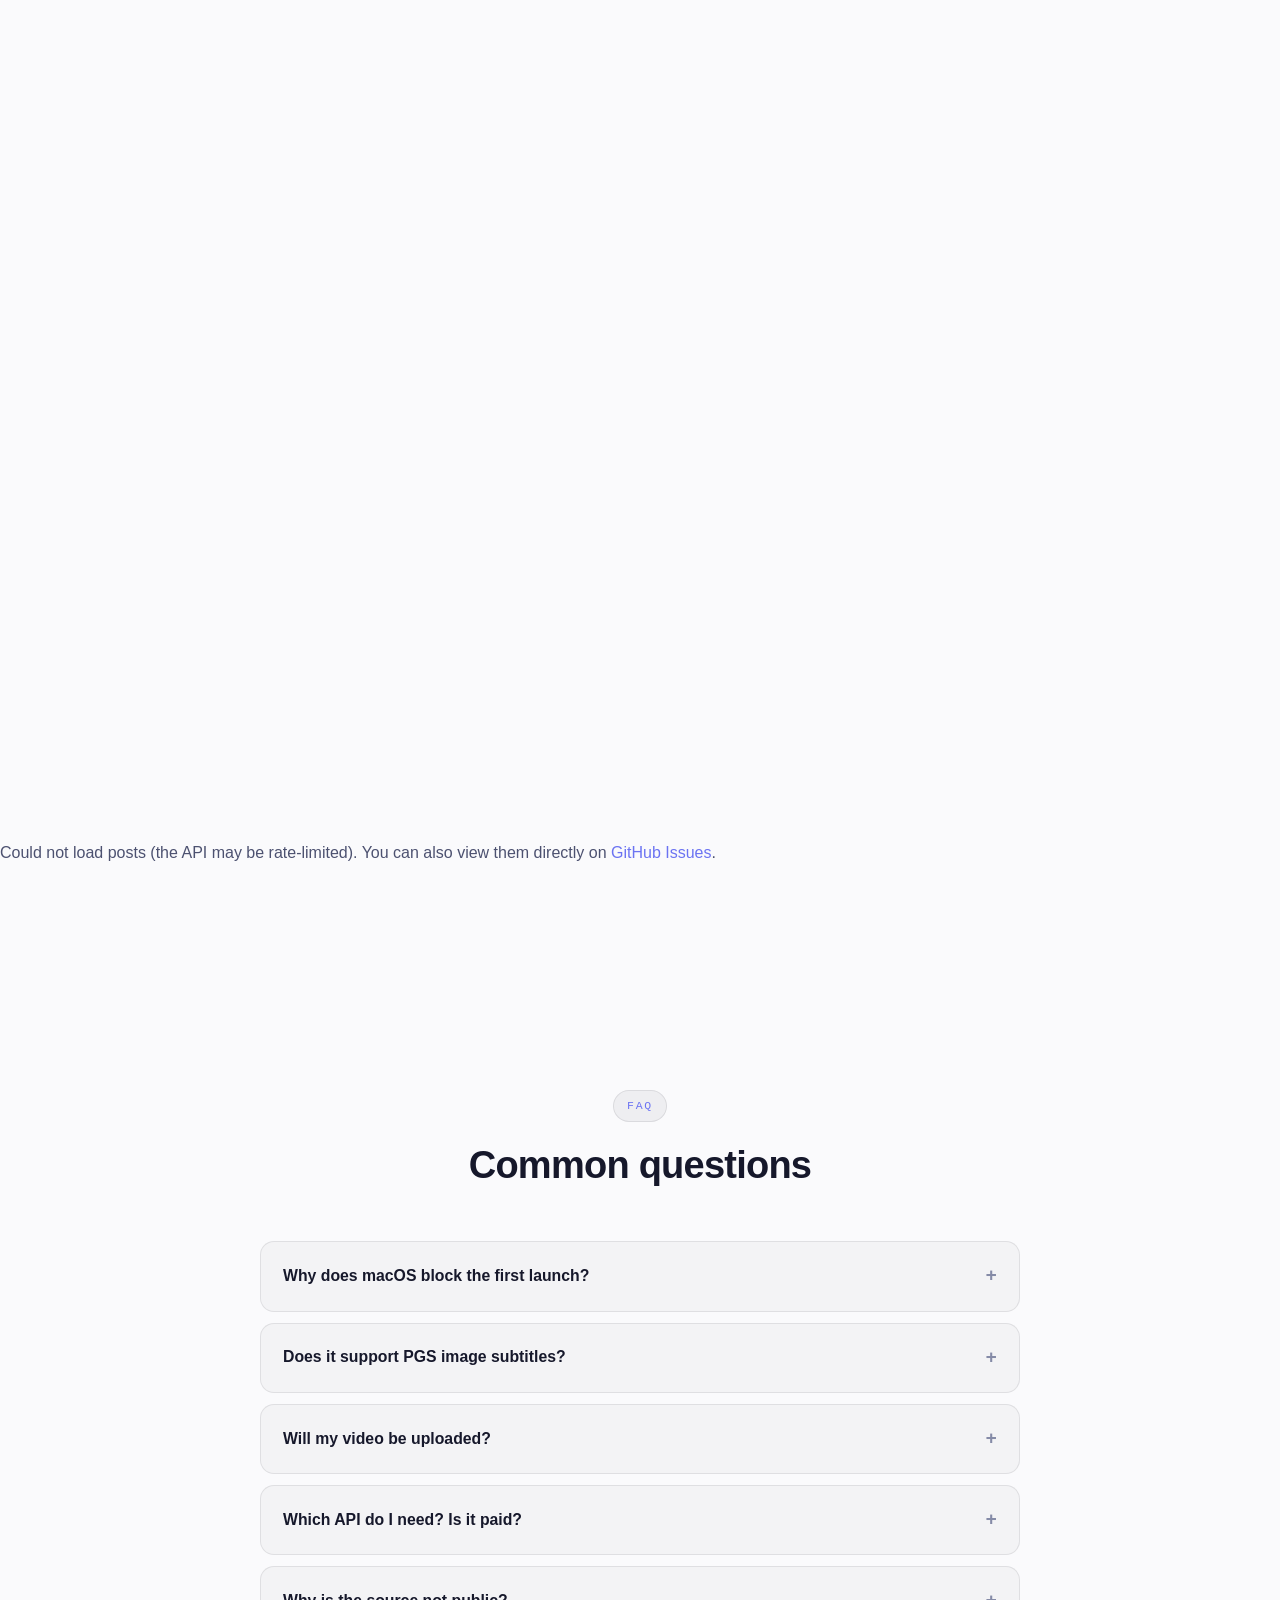
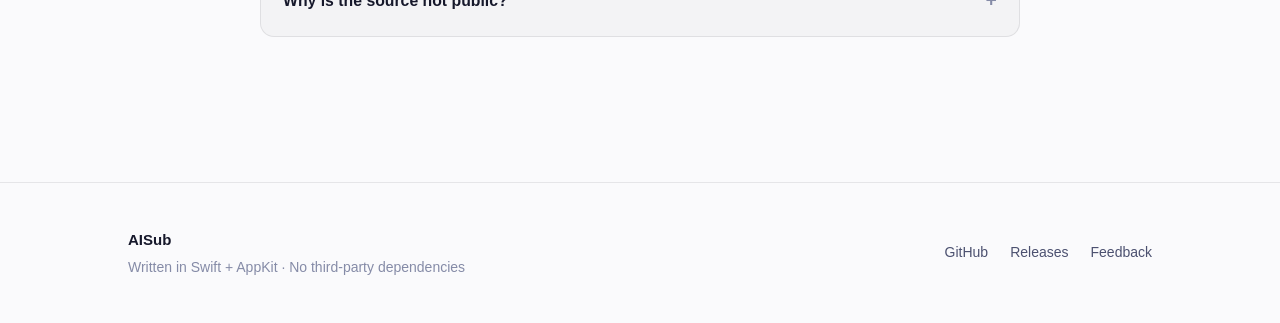
==== commit 17689ba3: "feat: redesign layout + add 8-language i18n Layout fixes: - Constrain hero screenshot height so it n" ====
--- a/index.html
+++ b/index.html
@@ -1,16 +1,15 @@
 <!DOCTYPE html>
-<html lang="zh-CN">
+<html lang="en">
 <head>
 <meta charset="utf-8">
 <meta name="viewport" content="width=device-width, initial-scale=1">
-<title>AISub · 把视频一键变成双语字幕</title>
-<meta name="description" content="AISub 是一款 macOS 桌面应用：拖入视频或整季目录，自动读取内嵌字幕轨，AI 翻译并对齐时间轴，输出双语 .srt。视频与字幕文件不离开本机。">
-<meta property="og:title" content="AISub · 把视频一键变成双语字幕">
-<meta property="og:description" content="拖入整季视频 → 自动读取内嵌字幕 → AI 翻译 → 输出双语字幕。macOS 原生应用，无广告，数据不出本机。">
+<title>AISub</title>
+<meta name="description" content="AISub is a macOS app that turns videos into bilingual subtitles with AI.">
+<meta property="og:title" content="AISub">
+<meta property="og:description" content="Drop in a whole season → read the embedded subtitle track → AI translates and aligns the timing → bilingual .srt out.">
 <meta property="og:type" content="website">
 <meta property="og:image" content="https://zhengxiexie.github.io/aisub-site/assets/logo.png">
 <meta name="twitter:card" content="summary_large_image">
-
 <link rel="icon" type="image/png" href="assets/logo.png">
 <link rel="stylesheet" href="assets/css/style.css">
 </head>
@@ -23,18 +22,42 @@
 <nav class="nav">
   <div class="wrap nav-inner">
     <a class="nav-brand" href="#top">
-      <img src="assets/logo.png" alt="AISub logo">
+      <img src="assets/logo.png" alt="AISub">
       <span>AISub</span>
     </a>
-    <button class="nav-toggle" aria-label="菜单">☰</button>
-    <div class="nav-links">
-      <a href="#problem">痛点</a>
-      <a href="#how">原理</a>
-      <a href="#features">亮点</a>
-      <a href="#shots">界面</a>
-      <a href="#download">下载</a>
-      <a href="#posts">日志</a>
-      <a class="nav-cta" href="#download">立即下载</a>
+
+    <div class="nav-links" id="navLinks">
+      <a href="#problem" data-i18n="nav.problem">Problem</a>
+      <a href="#how"     data-i18n="nav.how">How</a>
+      <a href="#features" data-i18n="nav.features">Features</a>
+      <a href="#shots"   data-i18n="nav.shots">Screens</a>
+      <a href="#posts"   data-i18n="nav.posts">Changelog</a>
+      <a href="#faq"     data-i18n="nav.faq">FAQ</a>
+      <a class="nav-cta" href="#download" data-i18n="nav.cta">Download</a>
+    </div>
+
+    <div class="nav-tools">
+      <div class="lang-switch" id="langSwitch">
+        <button class="lang-btn" type="button" aria-haspopup="true" aria-expanded="false">
+          <span aria-hidden="true">🌐</span><span class="cur">English</span><span class="chev">▼</span>
+        </button>
+        <div class="lang-menu" role="menu">
+          <a href="#" data-lang="en"       role="menuitem">English    <span class="tick"></span></a>
+          <a href="#" data-lang="zh-Hans" role="menuitem">简体中文    <span class="tick"></span></a>
+          <a href="#" data-lang="zh-Hant" role="menuitem">繁體中文    <span class="tick"></span></a>
+          <a href="#" data-lang="ja"      role="menuitem">日本語      <span class="tick"></span></a>
+          <a href="#" data-lang="ko"      role="menuitem">한국어      <span class="tick"></span></a>
+          <a href="#" data-lang="fr"      role="menuitem">Français   <span class="tick"></span></a>
+          <a href="#" data-lang="de"      role="menuitem">Deutsch    <span class="tick"></span></a>
+          <a href="#" data-lang="es"      role="menuitem">Español     <span class="tick"></span></a>
+        </div>
+      </div>
+
+      <button class="theme-btn" id="themeBtn" type="button" aria-label="Toggle theme">
+        <span id="themeIco">◐</span>
+      </button>
+
+      <button class="nav-toggle" id="navToggle" type="button" aria-label="Menu">☰</button>
     </div>
   </div>
 </nav>
@@ -44,34 +67,27 @@
   <div class="wrap">
     <div class="hero-badge" data-reveal>
       <span class="dot"></span>
-      <span>macOS 原生应用 · 无广告 · 数据不出本机</span>
-    </div>
-
-    <h1 data-reveal data-reveal-delay="80">
-      把视频一键变成<br><span class="grad">双语字幕</span>
-    </h1>
-
-    <p class="hero-sub" data-reveal data-reveal-delay="160">
-      拖入整季视频 → 自动读取内嵌字幕轨 → AI 翻译并对齐时间轴 → 输出双语 <code>.srt</code>
-    </p>
+      <span data-i18n="hero.badge">Native macOS</span>
+    </div>
+
+    <h1 data-i18n="hero.title" data-reveal data-reveal-delay="80"></h1>
+
+    <p class="hero-sub" data-i18n="hero.sub" data-reveal data-reveal-delay="160"></p>
 
     <div class="hero-actions" data-reveal data-reveal-delay="240">
       <a class="btn btn-primary" href="#download">
-        <span>⬇︎</span><span>下载 AISub</span>
+        <span aria-hidden="true">↓</span><span data-i18n="hero.cta1">Download</span>
       </a>
       <a class="btn btn-ghost" href="#how">
-        <span>▸</span><span>看看它怎么工作</span>
+        <span aria-hidden="true">▸</span><span data-i18n="hero.cta2">How it works</span>
       </a>
     </div>
 
-    <p class="hero-meta" data-reveal data-reveal-delay="320" id="dlVersion">
-      当前版本 <b>2.1.0</b>
-    </p>
-
-<div class="hero-visual" data-reveal data-reveal-delay="400">
-      <img src="assets/screenshots/01-main.jpg"
-           alt="AISub 正在批量翻译《兄弟连》整季：第 2 集翻译到 180/596，其余排队中，日志面板显示内置 Matroska 解析器仅读 2.43 MB 索引即定位 596 条字幕轨"
-           width="2266" height="1970">
+    <p class="hero-meta" id="dlVersion" data-reveal data-reveal-delay="320"
+       data-i18n="hero.version"></p>
+
+    <div class="hero-visual" data-reveal data-reveal-delay="400">
+      <img src="assets/screenshots/01-main.jpg" data-i18n-attr="alt:img.main.alt" width="2266" height="1970">
     </div>
   </div>
 </header>
@@ -80,37 +96,25 @@
 <section id="problem">
   <div class="wrap">
     <div class="section-head" data-reveal>
-      <span class="eyebrow">The Problem</span>
-      <h2>想看外语片，卡在两个地方</h2>
-      <p>不是你不爱看字幕，是找字幕这件事本身太费劲。</p>
+      <span class="eyebrow" data-i18n="problem.eyebrow"></span>
+      <h2 data-i18n="problem.title"></h2>
+      <p data-i18n="problem.sub"></p>
     </div>
 
     <div class="cards-2">
       <article class="card" data-reveal>
-        <span class="card-num">01 / 找不到</span>
-        <h3>片源里根本没有可用的字幕</h3>
-        <p>
-          很多发行版只带图形字幕（PGS 位图），网上找不到匹配的
-          <code>.srt</code>。冷门片、刚上映的剧集，字幕组还没出。
-          碰上这种就只能等，或者干脆不看。
-        </p>
+        <span class="card-num" data-i18n="problem.1.num"></span>
+        <h3 data-i18n="problem.1.title"></h3>
+        <p data-i18n="problem.1.body"></p>
       </article>
-
       <article class="card" data-reveal data-reveal-delay="120">
-        <span class="card-num">02 / 对不上</span>
-        <h3>就算找到了，时间轴也对不上</h3>
-        <p>
-          网上下的字幕不是给你这份片源切的—— 蓝光原盘？加长版？重剪过？
-          开头差两秒、结尾多一集，你得用字幕编辑器一帧帧对、一条条调。
-          一集一小时，整季就是几小时机械劳动。
-        </p>
+        <span class="card-num" data-i18n="problem.2.num"></span>
+        <h3 data-i18n="problem.2.title"></h3>
+        <p data-i18n="problem.2.body"></p>
       </article>
     </div>
 
-    <p class="center dim mt-40" data-reveal>
-      如果片源里已经有一条你能读的文字轨（哪怕是英文），它就是现成的原文。<br>
-      你真正想要的，只是<b style="color:var(--text)">把它翻译好，并对齐到你手上这份视频</b>。
-    </p>
+    <p class="center dim mt-32" data-i18n="problem.outro" data-reveal></p>
   </div>
 </section>
 
@@ -118,37 +122,35 @@
 <section id="how">
   <div class="wrap">
     <div class="section-head" data-reveal>
-      <span class="eyebrow">How It Works</span>
-      <h2>四步，没有第五步</h2>
-      <p>时间轴不需要你调 —— 字幕是从你拖进来的那个文件里读出来的，天然对齐。</p>
+      <span class="eyebrow" data-i18n="how.eyebrow"></span>
+      <h2 data-i18n="how.title"></h2>
+      <p data-i18n="how.sub"></p>
     </div>
 
     <div class="flow" data-reveal>
       <div class="flow-step">
-        <div class="flow-ico">📥</div>
-        <h4>拖入</h4>
-        <p>视频、字幕文件，或整个目录</p>
+        <div class="flow-ico" aria-hidden="true">↓</div>
+        <h4 data-i18n="how.1.title"></h4>
+        <p data-i18n="how.1.body"></p>
       </div>
       <div class="flow-step">
-        <div class="flow-ico">📖</div>
-        <h4>读取</h4>
-        <p>提取内嵌字幕轨，自动选语言</p>
+        <div class="flow-ico" aria-hidden="true">☰</div>
+        <h4 data-i18n="how.2.title"></h4>
+        <p data-i18n="how.2.body"></p>
       </div>
       <div class="flow-step">
-        <div class="flow-ico">🤖</div>
-        <h4>翻译</h4>
-        <p>AI 翻译，术语表与上下文保持一致</p>
+        <div class="flow-ico" aria-hidden="true">✦</div>
+        <h4 data-i18n="how.3.title"></h4>
+        <p data-i18n="how.3.body"></p>
       </div>
       <div class="flow-step">
-        <div class="flow-ico">📝</div>
-        <h4>输出</h4>
-        <p>生成双语 <code>.srt</code>，时间戳已对齐</p>
-      </div>
-    </div>
-
-    <p class="center dim mt-40" data-reveal>
-      已经是双语的文件会被自动识别，只补没翻的部分 —— 不会越翻越乱，也不会重复花钱。
-    </p>
+        <div class="flow-ico" aria-hidden="true">✓</div>
+        <h4 data-i18n="how.4.title"></h4>
+        <p data-i18n="how.4.body"></p>
+      </div>
+    </div>
+
+    <p class="center dim mt-32" data-i18n="how.outro" data-reveal></p>
   </div>
 </section>
 
@@ -156,52 +158,47 @@
 <section id="features">
   <div class="wrap">
     <div class="section-head" data-reveal>
-      <span class="eyebrow">Highlights</span>
-      <h2>为真实片库调出来的细节</h2>
-      <p>不是功能清单，是踩过的坑。</p>
+      <span class="eyebrow" data-i18n="feat.eyebrow"></span>
+      <h2 data-i18n="feat.title"></h2>
+      <p data-i18n="feat.sub"></p>
     </div>
 
     <div class="features">
       <div class="feature" data-reveal>
-        <div class="feature-ico">⚡</div>
-        <h4>MKV 内嵌字幕快 450 倍</h4>
-        <p>自研 Matroska 解析器直接读文件尾部 Cues 索引，跳过 99% 视频载荷。</p>
-        <span class="metric">142 分钟 → 19 秒</span>
-      </div>
-
+        <div class="feature-ico" aria-hidden="true">⚡</div>
+        <h4 data-i18n="feat.1.title"></h4>
+        <p data-i18n="feat.1.body"></p>
+        <span class="metric" data-i18n="feat.1.metric"></span>
+      </div>
       <div class="feature" data-reveal data-reveal-delay="80">
-        <div class="feature-ico">🎯</div>
-        <h4>多语言片源选轨正确</h4>
-        <p>优先英语轨；即使英语轨没语言标签，也不会退而选中条目最多的法语轨。</p>
-        <span class="metric">30+ 语言混装也没问题</span>
-      </div>
-
+        <div class="feature-ico" aria-hidden="true">◎</div>
+        <h4 data-i18n="feat.2.title"></h4>
+        <p data-i18n="feat.2.body"></p>
+        <span class="metric" data-i18n="feat.2.metric"></span>
+      </div>
       <div class="feature" data-reveal data-reveal-delay="160">
-        <div class="feature-ico">📁</div>
-        <h4>整季批量</h4>
-        <p>拖入文件夹即可。自动识别 <code>S01E02</code> / <code>第2集</code>，按系列折叠，整季一键取消。</p>
-        <span class="metric">文件夹级删除 / 取消</span>
-      </div>
-
+        <div class="feature-ico" aria-hidden="true">▤</div>
+        <h4 data-i18n="feat.3.title"></h4>
+        <p data-i18n="feat.3.body"></p>
+        <span class="metric" data-i18n="feat.3.metric"></span>
+      </div>
       <div class="feature" data-reveal data-reveal-delay="240">
-        <div class="feature-ico">💰</div>
-        <h4>不重复花钱</h4>
-        <p>已有双语的文件自动抽取现有译文，只补缺失部分。断点续传，不白等。</p>
-        <span class="metric">失败自动重试</span>
-      </div>
-
+        <div class="feature-ico" aria-hidden="true">◐</div>
+        <h4 data-i18n="feat.4.title"></h4>
+        <p data-i18n="feat.4.body"></p>
+        <span class="metric" data-i18n="feat.4.metric"></span>
+      </div>
       <div class="feature" data-reveal>
-        <div class="feature-ico">🔒</div>
-        <h4>隐私优先</h4>
-        <p>视频与字幕文件永不出本机，只有字幕文本发往你配置的 API。无遥测、无崩溃上报。</p>
-        <span class="metric">零采集 · Key 存钥匙串</span>
-      </div>
-
+        <div class="feature-ico" aria-hidden="true">⬡</div>
+        <h4 data-i18n="feat.5.title"></h4>
+        <p data-i18n="feat.5.body"></p>
+        <span class="metric" data-i18n="feat.5.metric"></span>
+      </div>
       <div class="feature" data-reveal data-reveal-delay="80">
-        <div class="feature-ico">🌍</div>
-        <h4>8 种界面语言</h4>
-        <p>含运行期日志本地化，浅色/深色模式，首次引导，API 连通性自检。</p>
-        <span class="metric">简体中文 · English · 7 more</span>
+        <div class="feature-ico" aria-hidden="true">🌐</div>
+        <h4 data-i18n="feat.6.title"></h4>
+        <p data-i18n="feat.6.body"></p>
+        <span class="metric" data-i18n="feat.6.metric"></span>
       </div>
     </div>
   </div>
@@ -211,38 +208,34 @@
 <section id="shots">
   <div class="wrap">
     <div class="section-head" data-reveal>
-      <span class="eyebrow">Interface</span>
-      <h2>上手就能用</h2>
-      <p>拖进去，等一会儿，字幕就出来了。</p>
-    </div>
-
-<div class="shots" data-reveal>
-      <figure class="shot" style="grid-column:1/-1">
-        <img src="assets/screenshots/01-main.jpg" data-zoom loading="lazy"
-             alt="批量翻译进行中：顶部进度条与状态，下方详细日志显示字幕轨选择与 Cues 索引读取过程">
-        <figcaption class="shot-cap">
-          <b>批量翻译进行中。</b>
-          日志面板把每一步都摊开给你看：自动选中英语轨 → 走 Cues 索引只读 2.43 MB
-          （省去扫描 1.0 GB 视频载荷）→ 内置解析得到 596 条字幕 → 从检查点续传。
-          底部实时统计请求数与 token 花费。
-        </figcaption>
+      <span class="eyebrow" data-i18n="shots.eyebrow"></span>
+      <h2 data-i18n="shots.title"></h2>
+      <p data-i18n="shots.sub"></p>
+    </div>
+
+    <div class="shots" data-reveal>
+      <figure class="shot wide">
+        <div class="shot-img">
+          <img src="assets/screenshots/01-main.jpg" data-zoom loading="lazy"
+               data-i18n-attr="alt:img.main.alt">
+        </div>
+        <figcaption class="shot-cap" data-i18n="shots.1.cap"></figcaption>
       </figure>
 
       <figure class="shot">
-        <img src="assets/screenshots/03-dropzone.jpg" data-zoom loading="lazy"
-             alt="空状态：拖入视频或字幕文件，也支持整个文件夹一次拖入整季">
-        <figcaption class="shot-cap">
-          <b>一个拖放区。</b>支持 MKV / MP4 / MOV / SRT / ASS，也可直接拖入文件夹一次处理整季。
-        </figcaption>
+        <div class="shot-img">
+          <img src="assets/screenshots/03-dropzone.jpg" data-zoom loading="lazy"
+               data-i18n-attr="alt:img.drop.alt">
+        </div>
+        <figcaption class="shot-cap" data-i18n="shots.2.cap"></figcaption>
       </figure>
 
       <figure class="shot">
-        <img src="assets/screenshots/02-settings.jpg" data-zoom loading="lazy"
-             alt="设置页：界面语言、外观模式、源/目标语言、API 配置与翻译选项">
-        <figcaption class="shot-cap">
-          <b>设置全在一个面板。</b>8 种界面语言、源/目标语言自由指定、任意 Anthropic 兼容接口，
-          配完点「测试连接」当场知道对不对。
-        </figcaption>
+        <div class="shot-img">
+          <img src="assets/screenshots/02-settings.jpg" data-zoom loading="lazy"
+               data-i18n-attr="alt:img.settings.alt">
+        </div>
+        <figcaption class="shot-cap" data-i18n="shots.3.cap"></figcaption>
       </figure>
     </div>
   </div>
@@ -252,57 +245,58 @@
 <section id="download">
   <div class="wrap">
     <div class="download-box" data-reveal>
-      <span class="eyebrow">Download</span>
-      <h2>开始使用 AISub</h2>
-      <p>需要你自己的 AI API Key（支持任何 Anthropic 兼容接口）</p>
+      <span class="eyebrow" data-i18n="dl.eyebrow"></span>
+      <h2 data-i18n="dl.title"></h2>
+      <p data-i18n="dl.sub"></p>
 
       <div class="dl-row">
-        <a class="btn btn-primary" id="dlDmg" href="https://github.com/zhengxiexie/aisub/releases/latest" target="_blank" rel="noopener">
-          <span>⬇︎</span><span>下载 .dmg（推荐）</span>
+        <a class="btn btn-primary" id="dlDmg" href="https://github.com/zhengxiexie/aisub/releases/latest"
+           target="_blank" rel="noopener">
+          <span aria-hidden="true">↓</span><span data-i18n="dl.dmg"></span>
         </a>
-        <a class="btn btn-ghost" id="dlZip" href="https://github.com/zhengxiexie/aisub/releases/latest" target="_blank" rel="noopener">
-          <span>⬇︎</span><span>下载 .zip</span>
+        <a class="btn btn-ghost" id="dlZip" href="https://github.com/zhengxiexie/aisub/releases/latest"
+           target="_blank" rel="noopener">
+          <span aria-hidden="true">↓</span><span data-i18n="dl.zip"></span>
         </a>
       </div>
 
-      <p class="dl-note" id="dlNote">macOS 14 Sonoma 及以上 · 免安装依赖</p>
-
-      <table class="dl-table" id="dlAssets" style="display:none">
+      <p class="dl-note" id="dlNote" data-i18n="dl.note"></p>
+
+      <table class="dl-table" id="dlAssets" hidden>
         <thead>
-          <tr><th>文件</th><th>大小</th><th></th></tr>
+          <tr>
+            <th data-i18n="dl.file"></th>
+            <th data-i18n="dl.size"></th>
+            <th></th>
+          </tr>
         </thead>
         <tbody></tbody>
       </table>
 
-      <p class="dl-note mt-40">
-        ⚠︎ 未使用付费开发者证书签名，首次打开需右键 → 打开
-      </p>
-    </div>
-  </div>
-</section>
-
-<!-- ============================ 文章/日志 ============================ -->
+      <p class="dl-note mt-32" data-i18n="dl.sign"></p>
+    </div>
+  </div>
+</section>
+
+<!-- ============================ 日志 ============================ -->
 <section id="posts">
   <div class="wrap">
     <div class="posts-head" data-reveal>
       <div>
-        <span class="eyebrow">Changelog</span>
-        <h2 style="font-size:clamp(24px,3.4vw,34px);font-weight:800;">更新日志与技术笔记</h2>
+        <span class="eyebrow" data-i18n="posts.eyebrow"></span>
+        <h2 data-i18n="posts.title"></h2>
       </div>
       <a class="btn btn-ghost" style="padding:9px 18px;font-size:14px;"
-         href="https://github.com/zhengxiexie/aisub/issues" target="_blank" rel="noopener">
-        在 GitHub 上写一篇 →
-      </a>
+         href="https://github.com/zhengxiexie/aisub/issues" target="_blank" rel="noopener"
+         data-i18n="posts.cta"></a>
     </div>
 
     <div class="posts-grid" id="posts" data-reveal>
-      <p class="dim">加载中…</p>
-    </div>
-
-    <p class="center dim mt-40" style="font-size:13.5px" data-reveal>
-      本仓库里带 <code>post</code> 标签的 Issue 会自动出现在这里 ——
-      无需重新部署，推 Issue 即发布。
-    </p>
+      <p class="dim" data-i18n="posts.loading"></p>
+    </div>
+
+    <p class="center dim mt-32" style="font-size:13.5px"
+       data-i18n="posts.hint" data-reveal></p>
   </div>
 </section>
 
@@ -310,48 +304,43 @@
 <section id="faq">
   <div class="wrap">
     <div class="section-head" data-reveal>
-      <span class="eyebrow">FAQ</span>
-      <h2>常见问题</h2>
+      <span class="eyebrow" data-i18n="faq.eyebrow"></span>
+      <h2 data-i18n="faq.title"></h2>
     </div>
 
     <div class="faq" data-reveal>
       <details class="faq-item">
-        <summary>为什么第一次打开会被系统拦住？</summary>
-        <div class="faq-body">
-          <p>因为本项目未使用付费的 Apple 开发者证书签名（ad-hoc 签名），macOS 会阻止直接打开。这不是故障。</p>
-          <p>下载后<b>右键点击 App → 打开</b>，在弹窗中点「打开」即可；或者在终端执行
-          <code>xattr -cr /Applications/AISub.app</code>。之后就能正常双击启动。</p>
-        </div>
-      </details>
-
-      <details class="faq-item">
-        <summary>支持 PGS 图形字幕吗？</summary>
-        <div class="faq-body">
-          <p>不支持。图形字幕是位图，需要 OCR 才能识别原文，而本应用不做 OCR。</p>
-          <p>但只要文件带一条文本字幕轨（哪怕是英文、法语），AISub 就能拿它当原文翻译。蓝光原盘如果只有 PGS，建议换一个带文本轨的片源。</p>
-        </div>
-      </details>
-
-      <details class="faq-item">
-        <summary>我的视频会上传吗？</summary>
-        <div class="faq-body">
-          <p>不会。视频与字幕文件的解析全部在本机完成，文件不会离开你的 Mac。</p>
-          <p>只有字幕的<b>文本内容</b>会发送到你配置的 AI 接口用于翻译。应用本身无遥测、无崩溃上报、无第三方分析 SDK。</p>
-        </div>
-      </details>
-
-      <details class="faq-item">
-        <summary>需要什么 API？收费吗？</summary>
-        <div class="faq-body">
-          <p>需要你自己的 AI API Key，支持任何 Anthropic 兼容接口，在设置页填入即可，设置页有「测试连接」按钮当场验证。</p>
-          <p>已经双语的文件会被自动识别，只翻译缺失部分，避免重复消耗额度。</p>
-        </div>
-      </details>
-
-      <details class="faq-item">
-        <summary>源码为什么不公开？</summary>
-        <div class="faq-body">
-          <p>AISub 以安装包分发，源码暂不公开。如果你有具体需求，欢迎在 Issues 里说明。</p>
+        <summary data-i18n="faq.1.q"></summary>
+        <div class="faq-body">
+          <p data-i18n="faq.1.a1"></p>
+          <p data-i18n="faq.1.a2"></p>
+        </div>
+      </details>
+      <details class="faq-item">
+        <summary data-i18n="faq.2.q"></summary>
+        <div class="faq-body">
+          <p data-i18n="faq.2.a1"></p>
+          <p data-i18n="faq.2.a2"></p>
+        </div>
+      </details>
+      <details class="faq-item">
+        <summary data-i18n="faq.3.q"></summary>
+        <div class="faq-body">
+          <p data-i18n="faq.3.a1"></p>
+          <p data-i18n="faq.3.a2"></p>
+        </div>
+      </details>
+      <details class="faq-item">
+        <summary data-i18n="faq.4.q"></summary>
+        <div class="faq-body">
+          <p data-i18n="faq.4.a1"></p>
+          <p data-i18n="faq.4.a2"></p>
+        </div>
+      </details>
+      <details class="faq-item">
+        <summary data-i18n="faq.5.q"></summary>
+        <div class="faq-body">
+          <p data-i18n="faq.5.a1"></p>
         </div>
       </details>
     </div>
@@ -363,36 +352,26 @@
   <div class="wrap">
     <div class="footer-inner">
       <div>
-        <div style="font-weight:700;color:var(--text)">AISub <span id="footVersion" style="font-weight:400;color:var(--text-mute)"></span></div>
-        <div style="margin-top:4px">Swift + AppKit · 无第三方依赖</div>
-      </div>
-
+        <div class="footer-brand">AISub <span id="footVersion" style="font-weight:400;color:var(--text-mute)"></span></div>
+        <div style="margin-top:4px" data-i18n="foot.tagline"></div>
+      </div>
       <div class="footer-links">
-        <a href="https://github.com/zhengxiexie/aisub" target="_blank" rel="noopener">GitHub</a>
-        <a href="https://github.com/zhengxiexie/aisub/releases/latest" target="_blank" rel="noopener">Releases</a>
-        <a href="https://github.com/zhengxiexie/aisub/issues" target="_blank" rel="noopener">反馈</a>
-      </div>
-    </div>
-
-    <div class="lang-row">
-      <span>README:</span>
-      <a href="https://github.com/zhengxiexie/aisub">English</a>
-      <a href="https://github.com/zhengxiexie/aisub/blob/master/README.zh-Hans.md">简体中文</a>
-      <a href="https://github.com/zhengxiexie/aisub/blob/master/README.zh-Hant.md">繁體中文</a>
-      <a href="https://github.com/zhengxiexie/aisub/blob/master/README.ja.md">日本語</a>
-      <a href="https://github.com/zhengxiexie/aisub/blob/master/README.ko.md">한국어</a>
-      <a href="https://github.com/zhengxiexie/aisub/blob/master/README.fr.md">Français</a>
-      <a href="https://github.com/zhengxiexie/aisub/blob/master/README.de.md">Deutsch</a>
-      <a href="https://github.com/zhengxiexie/aisub/blob/master/README.es.md">Español</a>
+        <a href="https://github.com/zhengxiexie/aisub" target="_blank" rel="noopener"
+           data-i18n="foot.links"></a>
+        <a href="https://github.com/zhengxiexie/aisub/releases/latest" target="_blank" rel="noopener"
+           data-i18n="foot.releases"></a>
+        <a href="https://github.com/zhengxiexie/aisub/issues" target="_blank" rel="noopener"
+           data-i18n="foot.feedback"></a>
+      </div>
     </div>
   </div>
 </footer>
 
-<!-- 灯箱 -->
 <div class="lightbox" id="lightbox">
   <img id="lightboxImg" src="" alt="">
 </div>
 
+<script src="assets/js/i18n.js"></script>
 <script src="assets/js/main.js"></script>
 </body>
 </html>
--- a/assets/css/style.css
+++ b/assets/css/style.css
@@ -3,57 +3,82 @@
    配色严格对齐 App 的 Theme.swift:
      accent  = Color(0.42, 0.45, 0.95) → #6B73F2
      accent2 = Color(0.62, 0.40, 0.95) → #9E66F2
+
+   深色为默认(design 决定); 浅色作为跟随系统的可选。
    ========================================================================== */
 
 :root {
   --accent:   #6B73F2;
   --accent-2: #9E66F2;
-  --accent-glow: rgba(107, 115, 242, 0.45);
-
-  --bg:        #0A0B14;
-  --bg-elev:   #12141F;
-  --surface:   rgba(255, 255, 255, 0.04);
-  --surface-2: rgba(255, 255, 255, 0.07);
-  --border:    rgba(255, 255, 255, 0.09);
-  --border-lit: rgba(255, 255, 255, 0.16);
-
-  --text:      #F0F1F7;
-  --text-dim:  #A8ACC4;
-  --text-mute: #6E7391;
+  --accent-glow: rgba(107, 115, 242, 0.42);
+  --grid-a:   rgba(255, 255, 255, 0.028);
+
+  --bg:        #0B0C15;
+  --bg-2:      #10121E;
+  --surface:   rgba(255, 255, 255, 0.035);
+  --surface-2: rgba(255, 255, 255, 0.065);
+  --border:    rgba(255, 255, 255, 0.085);
+  --border-lit: rgba(255, 255, 255, 0.17);
+
+  --text:      #EFEFF6;
+  --text-dim:  #A2A7C0;
+  --text-mute: #6A6F8C;
 
   --mono: ui-monospace, "SF Mono", SFMono-Regular, "JetBrains Mono", Menlo, monospace;
   --sans: -apple-system, BlinkMacSystemFont, "Segoe UI", "PingFang SC",
           "Hiragino Sans GB", "Microsoft YaHei", Roboto, Helvetica, Arial, sans-serif;
 
   --radius:   14px;
-  --radius-lg: 22px;
-  --maxw:     1120px;
+  --radius-lg: 20px;
+  --maxw:     1080px;
+  --gutter:   28px;
 
   --ease: cubic-bezier(0.22, 1, 0.36, 1);
-}
-
-/* 浅色模式:跟随系统 */
+
+  color-scheme: dark;
+}
+
+/* 浅色:跟随系统 */
 @media (prefers-color-scheme: light) {
-  :root {
-    --bg:        #F7F7FB;
-    --bg-elev:   #FFFFFF;
-    --surface:   rgba(10, 11, 20, 0.03);
-    --surface-2: rgba(10, 11, 20, 0.055);
-    --border:    rgba(10, 11, 20, 0.09);
-    --border-lit: rgba(107, 115, 242, 0.28);
-
-    --text:      #14162A;
---text-dim:  #4A4F6B;
-    --text-mute: #838AA6;
+  html:not([data-theme="dark"]) {
+    --bg:        #FAFAFC;
+    --bg-2:      #FFFFFF;
+    --surface:   rgba(12, 13, 24, 0.026);
+    --surface-2: rgba(12, 13, 24, 0.048);
+    --border:    rgba(12, 13, 24, 0.085);
+    --border-lit: rgba(107, 115, 242, 0.30);
+    --text:      #16182B;
+    --text-dim:  #4C5170;
+    --text-mute: #858BA7;
+    --accent-glow: rgba(107, 115, 242, 0.18);
+    --grid-a:   rgba(12, 13, 24, 0.032);
+    color-scheme: light;
   }
 }
 
-/* ============================ 基础重置 ============================ */
+/* 手动指定 */
+html[data-theme="light"] {
+  --bg:        #FAFAFC;
+  --bg-2:      #FFFFFF;
+  --surface:   rgba(12, 13, 24, 0.026);
+  --surface-2: rgba(12, 13, 24, 0.048);
+  --border:    rgba(12, 13, 24, 0.085);
+  --border-lit: rgba(107, 115, 242, 0.30);
+  --text:      #16182B;
+  --text-dim:  #4C5170;
+  --text-mute: #858BA7;
+  --accent-glow: rgba(107, 115, 242, 0.18);
+  --grid-a:   rgba(12, 13, 24, 0.032);
+  color-scheme: light;
+}
+
+/* ============================ 基础 ============================ */
 
 *, *::before, *::after { box-sizing: border-box; }
 
 html {
   scroll-behavior: smooth;
+  scroll-padding-top: 76px;
   -webkit-text-size-adjust: 100%;
 }
 
@@ -62,20 +87,29 @@
   font-family: var(--sans);
   background: var(--bg);
   color: var(--text);
+  font-size: 16px;
   line-height: 1.7;
-  font-size: 16px;
   -webkit-font-smoothing: antialiased;
   overflow-x: hidden;
-  transition: background 0.4s var(--ease), color 0.4s var(--ease);
+  transition: background 0.35s var(--ease), color 0.35s var(--ease);
 }
 
 img { max-width: 100%; display: block; }
 a { color: var(--accent); text-decoration: none; }
-a:hover { text-decoration: underline; }
-
+a:hover { text-decoration: none; }
 ::selection { background: var(--accent); color: #fff; }
 
-/* ============================ 背景光晕 ============================ */
+code {
+  font-family: var(--mono);
+  font-size: 0.88em;
+  background: var(--surface-2);
+  border: 1px solid var(--border);
+  padding: 1.5px 6px;
+  border-radius: 5px;
+  color: var(--accent);
+}
+
+/* ============================ 背景 ============================ */
 
 .aurora {
   position: fixed;
@@ -84,60 +118,49 @@
   overflow: hidden;
   pointer-events: none;
 }
-
 .aurora span {
   position: absolute;
   border-radius: 50%;
-  filter: blur(90px);
-  opacity: 0.5;
-  animation: drift 22s var(--ease) infinite alternate;
-}
-
+  filter: blur(100px);
+  animation: drift 24s var(--ease) infinite alternate;
+}
 .aurora span:nth-child(1) {
   width: 620px; height: 620px;
   background: radial-gradient(circle, var(--accent) 0%, transparent 70%);
-  top: -240px; left: -160px;
+  top: -260px; left: -180px;
+  opacity: 0.42;
 }
 .aurora span:nth-child(2) {
   width: 540px; height: 540px;
   background: radial-gradient(circle, var(--accent-2) 0%, transparent 70%);
-  top: 8%; right: -200px;
-  animation-delay: -7s;
-  opacity: 0.42;
+  top: 6%; right: -220px;
+  opacity: 0.34;
+  animation-delay: -8s;
 }
 .aurora span:nth-child(3) {
-  width: 480px; height: 480px;
+  width: 460px; height: 460px;
   background: radial-gradient(circle, #4EC5F5 0%, transparent 70%);
-  top: 48%; left: 32%;
-  animation-delay: -14s;
-  opacity: 0.2;
+  top: 42%; left: 34%;
+  opacity: 0.14;
+  animation-delay: -16s;
 }
 
 @keyframes drift {
   from { transform: translate3d(0, 0, 0) scale(1); }
-  to   { transform: translate3d(60px, 70px, 0) scale(1.18); }
-}
-
-/* 细网格纹理 */
+  to   { transform: translate3d(70px, 80px, 0) scale(1.2); }
+}
+
 .grid-tex {
   position: fixed;
   inset: 0;
   z-index: -1;
   pointer-events: none;
   background-image:
-    linear-gradient(rgba(255,255,255,0.022) 1px, transparent 1px),
-    linear-gradient(90deg, rgba(255,255,255,0.022) 1px, transparent 1px);
-  background-size: 56px 56px;
-  mask-image: radial-gradient(ellipse 90% 60% at 50% 0%, #000 40%, transparent 100%);
-  -webkit-mask-image: radial-gradient(ellipse 90% 60% at 50% 0%, #000 40%, transparent 100%);
-}
-
-@media (prefers-color-scheme: light) {
-  .grid-tex {
-    background-image:
-      linear-gradient(rgba(10,11,20,0.03) 1px, transparent 1px),
-      linear-gradient(90deg, rgba(10,11,20,0.03) 1px, transparent 1px);
-  }
+    linear-gradient(var(--grid-a) 1px, transparent 1px),
+    linear-gradient(90deg, var(--grid-a) 1px, transparent 1px);
+  background-size: 60px 60px;
+  mask-image: radial-gradient(ellipse 80% 55% at 50% 0%, #000 30%, transparent 100%);
+  -webkit-mask-image: radial-gradient(ellipse 80% 55% at 50% 0%, #000 30%, transparent 100%);
 }
 
 /* ============================ 布局 ============================ */
@@ -146,41 +169,40 @@
   width: 100%;
   max-width: var(--maxw);
   margin: 0 auto;
-  padding: 0 28px;
-}
-
-section { padding: 96px 0; }
-
-.section-head { text-align: center; margin-bottom: 56px; }
+  padding: 0 var(--gutter);
+}
+
+section { padding: 104px 0; }
+
+.section-head {
+  text-align: center;
+  margin: 0 auto 52px;
+  max-width: 640px;
+}
 
 .eyebrow {
   display: inline-block;
   font-family: var(--mono);
-  font-size: 12px;
-  letter-spacing: 0.16em;
+  font-size: 11.5px;
+  letter-spacing: 0.15em;
   text-transform: uppercase;
   color: var(--accent);
   background: var(--surface-2);
   border: 1px solid var(--border);
   padding: 5px 13px;
   border-radius: 999px;
-  margin-bottom: 18px;
-}
-
-h1, h2, h3 { line-height: 1.22; letter-spacing: -0.022em; margin: 0; }
+  margin-bottom: 20px;
+}
+
+h1, h2, h3, h4 { line-height: 1.25; letter-spacing: -0.02em; margin: 0; }
 
 .section-head h2 {
-  font-size: clamp(28px, 4.4vw, 42px);
+  font-size: clamp(27px, 4vw, 38px);
   font-weight: 800;
   margin-bottom: 14px;
 }
 
-.section-head p {
-  color: var(--text-dim);
-  max-width: 620px;
-  margin: 0 auto;
-  font-size: 16.5px;
-}
+.section-head p { color: var(--text-dim); margin: 0; font-size: 16px; }
 
 /* ============================ 导航 ============================ */
 
@@ -188,185 +210,241 @@
   position: sticky;
   top: 0;
   z-index: 100;
-  backdrop-filter: blur(20px) saturate(180%);
-  -webkit-backdrop-filter: blur(20px) saturate(180%);
-  background: color-mix(in srgb, var(--bg) 72%, transparent);
+  backdrop-filter: blur(22px) saturate(180%);
+  -webkit-backdrop-filter: blur(22px) saturate(180%);
+  background: color-mix(in srgb, var(--bg) 76%, transparent);
   border-bottom: 1px solid transparent;
   transition: border-color 0.3s var(--ease), background 0.3s var(--ease);
 }
-
 .nav.scrolled {
   border-bottom-color: var(--border);
-  background: color-mix(in srgb, var(--bg) 88%, transparent);
+  background: color-mix(in srgb, var(--bg) 90%, transparent);
 }
 
 .nav-inner {
   display: flex;
   align-items: center;
-  gap: 28px;
-  height: 62px;
+  gap: 24px;
+  height: 60px;
 }
 
 .nav-brand {
   display: flex;
   align-items: center;
-  gap: 10px;
+  gap: 9px;
   font-weight: 800;
-  font-size: 17px;
+  font-size: 16.5px;
   color: var(--text);
-  letter-spacing: -0.02em;
-}
-
-.nav-brand:hover { text-decoration: none; }
-.nav-brand img { width: 26px; height: 26px; border-radius: 7px; }
+  flex-shrink: 0;
+}
+.nav-brand img { width: 25px; height: 25px; border-radius: 7px; }
 
 .nav-links {
   display: flex;
-  gap: 26px;
+  align-items: center;
+  gap: 24px;
   margin-left: auto;
-  align-items: center;
-}
-
-.nav-links a {
+}
+.nav-links > a {
   color: var(--text-dim);
   font-size: 14.5px;
   font-weight: 500;
   transition: color 0.2s var(--ease);
-}
-
-.nav-links a:hover { color: var(--text); text-decoration: none; }
+  white-space: nowrap;
+}
+.nav-links > a:hover { color: var(--text); }
 
 .nav-cta {
   background: linear-gradient(135deg, var(--accent), var(--accent-2));
   color: #fff !important;
-  padding: 7px 16px;
+  padding: 7px 15px;
   border-radius: 9px;
-  font-weight: 600;
+  font-weight: 620;
   font-size: 14px;
   box-shadow: 0 3px 14px -4px var(--accent-glow);
   transition: transform 0.2s var(--ease), box-shadow 0.2s var(--ease);
 }
-
-.nav-cta:hover {
-  transform: translateY(-1px);
-  box-shadow: 0 7px 22px -5px var(--accent-glow);
-}
+.nav-cta:hover { transform: translateY(-1px); box-shadow: 0 8px 22px -6px var(--accent-glow); }
+
+.nav-tools { display: flex; align-items: center; gap: 10px; }
+
+/* 语言切换 */
+.lang-switch { position: relative; }
+.lang-btn {
+  display: inline-flex;
+  align-items: center;
+  gap: 6px;
+  background: var(--surface);
+  border: 1px solid var(--border);
+  color: var(--text-dim);
+  padding: 6px 11px;
+  border-radius: 9px;
+  font-size: 13.5px;
+  font-weight: 550;
+  cursor: pointer;
+  font-family: inherit;
+  transition: border-color 0.2s var(--ease), color 0.2s var(--ease);
+  white-space: nowrap;
+}
+.lang-btn:hover { border-color: var(--accent); color: var(--text); }
+.lang-btn .chev { font-size: 9px; opacity: 0.6; }
+
+.lang-menu {
+  position: absolute;
+  top: calc(100% + 8px);
+  right: 0;
+  min-width: 182px;
+  background: var(--bg-2);
+  border: 1px solid var(--border-lit);
+  border-radius: 12px;
+  padding: 6px;
+  box-shadow: 0 18px 46px -14px rgba(0,0,0,0.6);
+  opacity: 0;
+  visibility: hidden;
+  transform: translateY(-6px);
+  transition: opacity 0.2s var(--ease), transform 0.2s var(--ease), visibility 0.2s;
+  z-index: 110;
+}
+.lang-switch.open .lang-menu {
+  opacity: 1;
+  visibility: visible;
+  transform: translateY(0);
+}
+.lang-menu a {
+  display: flex;
+  align-items: center;
+  justify-content: space-between;
+  gap: 10px;
+  padding: 8px 11px;
+  border-radius: 8px;
+  font-size: 14px;
+  color: var(--text-dim);
+  transition: background 0.16s var(--ease), color 0.16s var(--ease);
+}
+.lang-menu a:hover { background: var(--surface-2); color: var(--text); }
+.lang-menu a.active { color: var(--accent); font-weight: 620; }
+.lang-menu a .tick { font-size: 11px; }
+
+.theme-btn {
+  background: var(--surface);
+  border: 1px solid var(--border);
+  color: var(--text-dim);
+  width: 32px; height: 32px;
+  border-radius: 9px;
+  cursor: pointer;
+  display: grid;
+  place-items: center;
+  font-size: 14px;
+  transition: border-color 0.2s var(--ease), color 0.2s var(--ease);
+}
+.theme-btn:hover { border-color: var(--accent); color: var(--text); }
 
 .nav-toggle {
   display: none;
-  margin-left: auto;
   background: none;
   border: 0;
   color: var(--text);
-  font-size: 22px;
+  font-size: 21px;
   cursor: pointer;
   padding: 4px 8px;
   line-height: 1;
 }
 
-@media (max-width: 760px) {
-  .nav-toggle { display: block; }
-  .nav-links {
+@media (max-width: 900px) {
+  .nav-toggle { display: block; order: 3; }
+  .nav-inner > .nav-links {
     position: fixed;
-    inset: 62px 0 auto 0;
+    inset: 60px 0 auto 0;
     flex-direction: column;
+    align-items: stretch;
     gap: 0;
-    background: var(--bg-elev);
+    background: var(--bg-2);
     border-bottom: 1px solid var(--border);
     padding: 8px 0;
-    transform: translateY(-130%);
-    transition: transform 0.32s var(--ease);
+    transform: translateY(-140%);
+    transition: transform 0.3s var(--ease);
+    margin-left: 0;
   }
-  .nav-links.open { transform: translateY(0); }
-  .nav-links a { padding: 13px 28px; width: 100%; }
+  .nav-inner > .nav-links.open { transform: translateY(0); }
+  .nav-links > a { padding: 12px var(--gutter); width: 100%; }
+  .nav-cta { margin: 6px var(--gutter) 10px; text-align: center; }
 }
 
 /* ============================ Hero ============================ */
 
-.hero {
-  padding: 110px 0 88px;
-  text-align: center;
-}
+.hero { padding: 92px 0 0; text-align: center; }
 
 .hero-badge {
   display: inline-flex;
   align-items: center;
   gap: 8px;
   font-family: var(--mono);
-  font-size: 12.5px;
+  font-size: 12px;
   color: var(--text-dim);
   background: var(--surface);
   border: 1px solid var(--border);
   padding: 6px 14px;
   border-radius: 999px;
-  margin-bottom: 26px;
-}
-
+  margin-bottom: 28px;
+}
 .hero-badge .dot {
   width: 6px; height: 6px;
   border-radius: 50%;
   background: #34D399;
   box-shadow: 0 0 8px #34D399;
-  animation: pulse 2.4s ease-in-out infinite;
-}
-
-@keyframes pulse {
-  0%, 100% { opacity: 1; }
-  50%      { opacity: 0.35; }
-}
+  animation: pulse 2.6s ease-in-out infinite;
+}
+@keyframes pulse { 0%,100%{opacity:1} 50%{opacity:0.3} }
 
 .hero h1 {
-  font-size: clamp(38px, 7vw, 74px);
+  font-size: clamp(36px, 6.4vw, 66px);
   font-weight: 850;
-  letter-spacing: -0.038em;
-  margin-bottom: 22px;
-}
-
+  letter-spacing: -0.036em;
+  margin-bottom: 24px;
+}
 .hero h1 .grad {
-  background: linear-gradient(120deg, var(--accent) 0%, var(--accent-2) 55%, #4EC5F5 100%);
+  background: linear-gradient(115deg, var(--accent) 0%, var(--accent-2) 52%, #4EC5F5 100%);
   -webkit-background-clip: text;
   background-clip: text;
   -webkit-text-fill-color: transparent;
 }
 
 .hero-sub {
-  font-size: clamp(16px, 2.3vw, 20px);
+  font-size: clamp(16px, 2.1vw, 19px);
   color: var(--text-dim);
-  max-width: 660px;
+  max-width: 640px;
   margin: 0 auto 34px;
+  line-height: 1.68;
 }
 
 .hero-actions {
   display: flex;
-  gap: 14px;
+  gap: 13px;
   justify-content: center;
   flex-wrap: wrap;
-  margin-bottom: 20px;
+  margin-bottom: 22px;
 }
 
 .btn {
   display: inline-flex;
   align-items: center;
   gap: 9px;
-  padding: 13px 26px;
+  padding: 13px 25px;
   border-radius: 12px;
   font-size: 15.5px;
   font-weight: 650;
   border: 1px solid transparent;
+  cursor: pointer;
   transition: transform 0.22s var(--ease), box-shadow 0.22s var(--ease),
               background 0.22s var(--ease), border-color 0.22s var(--ease);
-  cursor: pointer;
-}
-
-.btn:hover { text-decoration: none; transform: translateY(-2px); }
-
+}
+.btn:hover { transform: translateY(-2px); }
 .btn-primary {
   background: linear-gradient(135deg, var(--accent), var(--accent-2));
   color: #fff;
   box-shadow: 0 6px 22px -7px var(--accent-glow);
 }
-.btn-primary:hover { box-shadow: 0 11px 30px -8px var(--accent-glow); }
-
+.btn-primary:hover { box-shadow: 0 12px 30px -9px var(--accent-glow); }
 .btn-ghost {
   background: var(--surface);
   border-color: var(--border-lit);
@@ -376,67 +454,53 @@
 
 .hero-meta {
   font-family: var(--mono);
-  font-size: 13px;
+  font-size: 12.5px;
   color: var(--text-mute);
-}
-
+  margin: 0 0 64px;
+}
 .hero-meta b { color: var(--text-dim); font-weight: 600; }
 
+/* Hero 截图: 约束高度, 避免超长 */
 .hero-visual {
-  margin-top: 64px;
   position: relative;
-}
-
+  max-width: 940px;
+  margin: 0 auto;
+  border-radius: var(--radius-lg) var(--radius-lg) 0 0;
+  overflow: hidden;
+  border: 1px solid var(--border-lit);
+  border-bottom: none;
+  background: var(--bg-2);
+  box-shadow:
+    0 -2px 60px -12px var(--accent-glow),
+    0 -30px 80px -30px rgba(0,0,0,0.6);
+}
 .hero-visual img {
   width: 100%;
-  border-radius: var(--radius-lg);
-  border: 1px solid var(--border-lit);
-  box-shadow:
-    0 40px 90px -30px rgba(0, 0, 0, 0.75),
-    0 0 0 1px rgba(255, 255, 255, 0.04),
-    0 0 70px -22px var(--accent-glow);
-}
-
-/* 无截图时的占位提示 */
-.shot-placeholder {
-  border: 1px dashed var(--border-lit);
-  border-radius: var(--radius-lg);
-  padding: 64px 28px;
-  text-align: center;
-  color: var(--text-mute);
-  background: var(--surface);
-}
-.shot-placeholder code {
-  font-family: var(--mono);
-  font-size: 13px;
-  color: var(--text-dim);
-}
-
-/* ============================ 痛点卡片 ============================ */
+  height: auto;
+  max-height: 460px;
+  object-fit: cover;
+  object-position: top center;
+  border-radius: 0;
+}
+
+/* ============================ 痛点 ============================ */
 
 .cards-2 {
   display: grid;
-  grid-template-columns: repeat(auto-fit, minmax(320px, 1fr));
-  gap: 24px;
+  grid-template-columns: repeat(auto-fit, minmax(310px, 1fr));
+  gap: 22px;
 }
 
 .card {
   background: var(--surface);
   border: 1px solid var(--border);
   border-radius: var(--radius-lg);
-  padding: 34px 30px;
+  padding: 32px 30px;
   position: relative;
   overflow: hidden;
-  transition: transform 0.3s var(--ease), border-color 0.3s var(--ease),
-              background 0.3s var(--ease);
-}
-
-.card:hover {
-  transform: translateY(-4px);
-  border-color: var(--border-lit);
-  background: var(--surface-2);
-}
-
+  transition: transform 0.3s var(--ease), border-color 0.3s var(--ease), background 0.3s var(--ease);
+}
+.card:hover { transform: translateY(-4px); border-color: var(--border-lit); background: var(--surface-2); }
 .card::before {
   content: "";
   position: absolute;
@@ -446,261 +510,227 @@
   opacity: 0;
   transition: opacity 0.3s var(--ease);
 }
-
 .card:hover::before { opacity: 1; }
 
 .card-num {
   font-family: var(--mono);
-  font-size: 12px;
+  font-size: 11.5px;
   color: var(--accent);
   letter-spacing: 0.1em;
-  margin-bottom: 14px;
+  margin-bottom: 15px;
   display: block;
 }
-
-.card h3 {
-  font-size: 19.5px;
-  font-weight: 700;
-  margin-bottom: 11px;
-}
-
-.card p { color: var(--text-dim); margin: 0; font-size: 15.2px; }
-
-/* ============================ 流程图 ============================ */
+.card h3 { font-size: 19px; font-weight: 720; margin-bottom: 12px; }
+.card p { color: var(--text-dim); margin: 0; font-size: 15px; line-height: 1.72; }
+
+/* ============================ 流程 ============================ */
 
 .flow {
-  display: flex;
-  align-items: stretch;
-  justify-content: center;
-  gap: 0;
-  flex-wrap: wrap;
-  margin-top: 8px;
-}
-
+  display: grid;
+  grid-template-columns: repeat(4, 1fr);
+  gap: 14px;
+}
 .flow-step {
-  flex: 1 1 190px;
-  min-width: 190px;
   text-align: center;
-  padding: 30px 20px;
-  background: var(--surface);
-  border: 1px solid var(--border);
-  position: relative;
-}
-
-.flow-step:first-child { border-radius: var(--radius) 0 0 var(--radius); }
-.flow-step:last-child  { border-radius: 0 var(--radius) var(--radius) 0; }
-.flow-step:not(:last-child) { border-right: none; }
+  padding: 28px 18px;
+  background: var(--surface);
+  border: 1px solid var(--border);
+  border-radius: var(--radius);
+  transition: transform 0.28s var(--ease), border-color 0.28s var(--ease);
+}
+.flow-step:hover { transform: translateY(-3px); border-color: var(--border-lit); }
 
 .flow-ico {
-  width: 42px; height: 42px;
-  margin: 0 auto 14px;
+  width: 40px; height: 40px;
+  margin: 0 auto 13px;
   display: grid;
   place-items: center;
-  border-radius: 12px;
+  border-radius: 11px;
   background: linear-gradient(135deg, var(--accent), var(--accent-2));
-  font-size: 19px;
-}
-
-.flow-step h4 {
-  margin: 0 0 7px;
-  font-size: 15px;
-  font-weight: 650;
-}
-
-.flow-step p {
-  margin: 0;
-  font-size: 13.6px;
-  color: var(--text-mute);
-  line-height: 1.6;
-}
-
-@media (max-width: 700px) {
-  .flow { flex-direction: column; }
-  .flow-step { border-radius: 0 !important; border-right: 1px solid var(--border) !important; border-bottom: none; }
-  .flow-step:last-child { border-bottom: 1px solid var(--border); }
-}
-
-/* ============================ 亮点网格 ============================ */
+  font-size: 18px;
+}
+.flow-step h4 { margin: 0 0 6px; font-size: 15.5px; font-weight: 680; }
+.flow-step p { margin: 0; font-size: 13.5px; color: var(--text-mute); line-height: 1.6; }
+
+@media (max-width: 780px) { .flow { grid-template-columns: repeat(2, 1fr); } }
+@media (max-width: 440px) { .flow { grid-template-columns: 1fr; } }
+
+/* ============================ 亮点 ============================ */
 
 .features {
   display: grid;
-  grid-template-columns: repeat(auto-fit, minmax(290px, 1fr));
-  gap: 20px;
-}
-
+  grid-template-columns: repeat(auto-fit, minmax(280px, 1fr));
+  gap: 18px;
+}
 .feature {
   background: var(--surface);
   border: 1px solid var(--border);
   border-radius: var(--radius);
-  padding: 26px 24px;
+  padding: 25px 23px;
   transition: transform 0.28s var(--ease), border-color 0.28s var(--ease);
 }
-
 .feature:hover { transform: translateY(-3px); border-color: var(--border-lit); }
 
 .feature-ico {
-  width: 36px; height: 36px;
-  border-radius: 10px;
+  width: 34px; height: 34px;
+  border-radius: 9px;
   display: grid;
   place-items: center;
   background: linear-gradient(135deg,
-              color-mix(in srgb, var(--accent) 22%, transparent),
-              color-mix(in srgb, var(--accent-2) 22%, transparent));
+              color-mix(in srgb, var(--accent) 24%, transparent),
+              color-mix(in srgb, var(--accent-2) 24%, transparent));
   border: 1px solid var(--border-lit);
-  font-size: 17px;
-  margin-bottom: 15px;
-}
-
-.feature h4 { margin: 0 0 8px; font-size: 16.5px; font-weight: 680; }
-.feature p  { margin: 0; font-size: 14.6px; color: var(--text-dim); line-height: 1.65; }
-
+  font-size: 16px;
+  margin-bottom: 14px;
+}
+.feature h4 { margin: 0 0 8px; font-size: 16.5px; font-weight: 700; }
+.feature p { margin: 0; font-size: 14.5px; color: var(--text-dim); line-height: 1.68; }
 .feature .metric {
   display: inline-block;
   font-family: var(--mono);
-  font-size: 12.5px;
+  font-size: 12px;
   font-weight: 600;
   color: var(--accent);
   background: var(--surface-2);
+  border: 1px solid var(--border);
   padding: 3px 9px;
   border-radius: 6px;
-  margin-top: 11px;
+  margin-top: 12px;
 }
 
 /* ============================ 截图画廊 ============================ */
 
 .shots {
   display: grid;
-  grid-template-columns: repeat(auto-fit, minmax(340px, 1fr));
-  gap: 22px;
-}
-
+  grid-template-columns: repeat(2, 1fr);
+  gap: 20px;
+}
 .shot {
+  margin: 0;
   border-radius: var(--radius);
   overflow: hidden;
   border: 1px solid var(--border);
   background: var(--surface);
   transition: transform 0.3s var(--ease), border-color 0.3s var(--ease);
 }
-
 .shot:hover { transform: translateY(-4px); border-color: var(--border-lit); }
-
-.shot img { width: 100%; cursor: zoom-in; }
+.shot.wide { grid-column: 1 / -1; }
+
+.shot-img {
+  background: var(--bg-2);
+  overflow: hidden;
+  height: 300px;
+  display: grid;
+  place-items: center;
+}
+.shot.wide .shot-img { height: 430px; }
+
+.shot-img img {
+  width: 100%;
+  height: 100%;
+  object-fit: contain;
+  cursor: zoom-in;
+}
 
 .shot-cap {
-  padding: 13px 17px;
-  font-size: 13.6px;
+  padding: 14px 18px 16px;
+  font-size: 13.8px;
   color: var(--text-dim);
+  line-height: 1.66;
   border-top: 1px solid var(--border);
 }
-
-.shot-cap b { color: var(--text); font-weight: 620; }
-
-/* 灯箱 */
+.shot-cap b { color: var(--text); font-weight: 650; }
+
+@media (max-width: 780px) {
+  .shots { grid-template-columns: 1fr; }
+  .shot-img, .shot.wide .shot-img { height: 250px; }
+}
+
 .lightbox {
   position: fixed;
   inset: 0;
   z-index: 999;
-  background: rgba(5, 6, 12, 0.93);
-  backdrop-filter: blur(8px);
+  background: rgba(4, 5, 10, 0.94);
+  backdrop-filter: blur(10px);
+  -webkit-backdrop-filter: blur(10px);
   display: none;
   place-items: center;
-  padding: 36px;
+  padding: 32px;
   cursor: zoom-out;
 }
 .lightbox.open { display: grid; }
 .lightbox img {
   max-width: 100%;
   max-height: 100%;
+  object-fit: contain;
   border-radius: 10px;
-  box-shadow: 0 30px 80px -20px rgba(0,0,0,0.8);
+  box-shadow: 0 30px 90px -22px rgba(0,0,0,0.85);
 }
 
 /* ============================ 下载 ============================ */
 
 .download-box {
   background: linear-gradient(150deg,
-              color-mix(in srgb, var(--accent) 13%, transparent),
-              color-mix(in srgb, var(--accent-2) 9%, transparent));
+              color-mix(in srgb, var(--accent) 15%, transparent),
+              color-mix(in srgb, var(--accent-2) 10%, transparent));
   border: 1px solid var(--border-lit);
   border-radius: var(--radius-lg);
-  padding: 46px 40px;
+  padding: 50px 40px;
   text-align: center;
-  position: relative;
-  overflow: hidden;
-}
-
-.download-box h2 {
-  font-size: clamp(26px, 3.6vw, 36px);
-  font-weight: 800;
-  margin-bottom: 12px;
-}
-
+}
+.download-box h2 { font-size: clamp(25px, 3.4vw, 34px); font-weight: 820; margin-bottom: 12px; }
 .download-box > p { color: var(--text-dim); margin: 0 0 28px; }
 
 .dl-row {
   display: flex;
-  gap: 14px;
+  gap: 13px;
   justify-content: center;
   flex-wrap: wrap;
-  margin-bottom: 18px;
-}
-
-.dl-note {
-  font-family: var(--mono);
-  font-size: 13px;
-  color: var(--text-mute);
-}
+  margin-bottom: 16px;
+}
+.dl-note { font-family: var(--mono); font-size: 12.8px; color: var(--text-mute); margin: 0; }
 .dl-note b { color: var(--text-dim); }
 
 .dl-table {
-  margin: 30px auto 0;
+  margin: 28px auto 0;
   border-collapse: collapse;
-  font-size: 14.4px;
-  max-width: 720px;
+  font-size: 14.2px;
   width: 100%;
-}
-
+  max-width: 660px;
+}
 .dl-table th, .dl-table td {
-  padding: 12px 16px;
+  padding: 11px 16px;
   text-align: left;
   border-bottom: 1px solid var(--border);
 }
-
 .dl-table th {
-  font-size: 12.5px;
+  font-size: 11.5px;
   font-family: var(--mono);
   text-transform: uppercase;
   letter-spacing: 0.08em;
   color: var(--text-mute);
   font-weight: 600;
 }
-
-.dl-table td:first-child { font-family: var(--mono); font-size: 13.6px; }
+.dl-table td:first-child { font-family: var(--mono); font-size: 13.4px; }
 .dl-table tr:last-child td { border-bottom: none; }
 
-.yes { color: #34D399; font-weight: 700; }
-.no  { color: #F87171; font-weight: 700; }
-
 /* ============================ FAQ ============================ */
 
-.faq { max-width: 800px; margin: 0 auto; }
-
+.faq { max-width: 760px; margin: 0 auto; }
 .faq-item {
   background: var(--surface);
-  border: 1px solid var(--border);
+border: 1px solid var(--border);
   border-radius: var(--radius);
-  margin-bottom: 12px;
+  margin-bottom: 11px;
   overflow: hidden;
   transition: border-color 0.25s var(--ease);
 }
-
 .faq-item[open] { border-color: var(--border-lit); }
-
 .faq-item summary {
   cursor: pointer;
-  padding: 19px 24px;
-  font-weight: 620;
-  font-size: 16px;
+  padding: 18px 22px;
+  font-weight: 650;
+  font-size: 15.8px;
   list-style: none;
   display: flex;
   align-items: center;
@@ -708,105 +738,77 @@
   gap: 16px;
   transition: color 0.2s var(--ease);
 }
-
 .faq-item summary::-webkit-details-marker { display: none; }
-
 .faq-item summary::after {
   content: "+";
   font-family: var(--mono);
-  font-size: 20px;
+  font-size: 19px;
   color: var(--text-mute);
   transition: transform 0.25s var(--ease);
   flex-shrink: 0;
 }
-
 .faq-item[open] summary::after { transform: rotate(45deg); }
 .faq-item summary:hover { color: var(--accent); }
 
 .faq-body {
-  padding: 0 24px 21px;
+  padding: 0 22px 20px;
   color: var(--text-dim);
-  font-size: 15px;
-  line-height: 1.72;
+  font-size: 14.8px;
+  line-height: 1.74;
 }
 .faq-body p { margin: 0 0 11px; }
 .faq-body p:last-child { margin: 0; }
-.faq-body code {
-  font-family: var(--mono);
-  font-size: 13px;
-  background: var(--surface-2);
-  padding: 2px 7px;
-  border-radius: 5px;
-  color: var(--accent);
-}
-
-/* ============================ 文章 / 日志 ============================ */
+
+/* ============================ 日志 ============================ */
 
 .posts-head {
   display: flex;
-  align-items: baseline;
+  align-items: flex-end;
   justify-content: space-between;
   gap: 20px;
   flex-wrap: wrap;
-}
-
-.posts-grid {
-  display: grid;
-  gap: 18px;
-  margin-top: 30px;
-}
-
+  margin-bottom: 30px;
+}
+.posts-head h2 { font-size: clamp(23px, 3.2vw, 32px); font-weight: 820; }
+
+.posts-grid { display: grid; gap: 14px; }
 .post {
   display: block;
   background: var(--surface);
   border: 1px solid var(--border);
   border-radius: var(--radius);
-  padding: 24px 26px;
+  padding: 22px 24px;
   color: var(--text);
   transition: transform 0.26s var(--ease), border-color 0.26s var(--ease);
 }
-
-.post:hover {
-  text-decoration: none;
-  transform: translateX(4px);
-  border-color: var(--border-lit);
-}
-
+.post:hover { transform: translateX(4px); border-color: var(--border-lit); }
 .post-meta {
   display: flex;
-  gap: 12px;
-  align-items: center;
+  gap: 11px;
+  align-items: center;
+  flex-wrap: wrap;
   font-family: var(--mono);
-  font-size: 12.2px;
+  font-size: 11.8px;
   color: var(--text-mute);
   margin-bottom: 9px;
 }
-
 .post-tag {
   background: var(--surface-2);
+  border: 1px solid var(--border);
   padding: 2px 9px;
   border-radius: 999px;
   color: var(--accent);
-  border: 1px solid var(--border);
-}
-
-.post h4 { margin: 0 0 7px; font-size: 17.5px; font-weight: 680; }
-
-.post-excerpt {
-  margin: 0;
-  color: var(--text-dim);
-  font-size: 14.8px;
-  line-height: 1.66;
-}
+}
+.post h4 { margin: 0 0 6px; font-size: 17px; font-weight: 700; }
+.post-excerpt { margin: 0; color: var(--text-dim); font-size: 14.5px; line-height: 1.66; }
 
 /* ============================ 页脚 ============================ */
 
 .footer {
   border-top: 1px solid var(--border);
-  padding: 42px 0;
-  margin-top: 40px;
-}
-
+  padding: 44px 0;
+  margin-top: 30px;
+}
 .footer-inner {
   display: flex;
   justify-content: space-between;
@@ -816,43 +818,19 @@
   font-size: 14px;
   color: var(--text-mute);
 }
-
+.footer-brand { font-weight: 750; color: var(--text); font-size: 15px; }
 .footer-links { display: flex; gap: 22px; }
 .footer-links a { color: var(--text-dim); }
 .footer-links a:hover { color: var(--text); }
 
-.lang-row {
-  display: flex;
-  gap: 7px;
-  align-items: center;
-  flex-wrap: wrap;
-  margin-top: 18px;
-  font-size: 13px;
-  color: var(--text-mute);
-}
-
-.lang-row a {
-  padding: 3px 10px;
-  border-radius: 7px;
-  background: var(--surface);
-  border: 1px solid var(--border);
-  color: var(--text-dim);
-  transition: border-color 0.2s var(--ease), color 0.2s var(--ease);
-}
-.lang-row a:hover { border-color: var(--accent); color: var(--accent); text-decoration: none; }
-
-/* ============================ 滚动渐入 ============================ */
+/* ============================ 渐入 ============================ */
 
 [data-reveal] {
   opacity: 0;
-  transform: translateY(26px);
-  transition: opacity 0.75s var(--ease), transform 0.75s var(--ease);
-}
-
-[data-reveal].in {
-  opacity: 1;
-  transform: none;
-}
+  transform: translateY(24px);
+  transition: opacity 0.7s var(--ease), transform 0.7s var(--ease);
+}
+[data-reveal].in { opacity: 1; transform: none; }
 
 @media (prefers-reduced-motion: reduce) {
   *, *::before, *::after {
@@ -866,30 +844,15 @@
 
 /* ============================ 杂项 ============================ */
 
-.two-col {
-  display: grid;
-  grid-template-columns: 1fr 1fr;
-  gap: 44px;
-  align-items: center;
-}
+.center { text-align: center; }
+.mt-32 { margin-top: 32px; }
+.dim { color: var(--text-dim); }
 
 @media (max-width: 820px) {
-  .two-col { grid-template-columns: 1fr; gap: 30px; }
-  section { padding: 68px 0; }
-  .wrap { padding: 0 20px; }
-}
-
-.kbd {
-  font-family: var(--mono);
-  font-size: 12.5px;
-  background: var(--surface-2);
-  border: 1px solid var(--border);
-  border-bottom-width: 2px;
-  padding: 2px 8px;
-  border-radius: 6px;
-}
-
-.center { text-align: center; }
-.mt-40 { margin-top: 40px; }
-.mb-0 { margin-bottom: 0; }
-.dim { color: var(--text-dim); }+  section { padding: 72px 0; }
+  :root { --gutter: 20px; }
+  .hero { padding: 60px 0 0; }
+  .hero-meta { margin-bottom: 44px; }
+  .hero-visual img { max-height: 300px; }
+  .download-box { padding: 36px 22px; }
+}
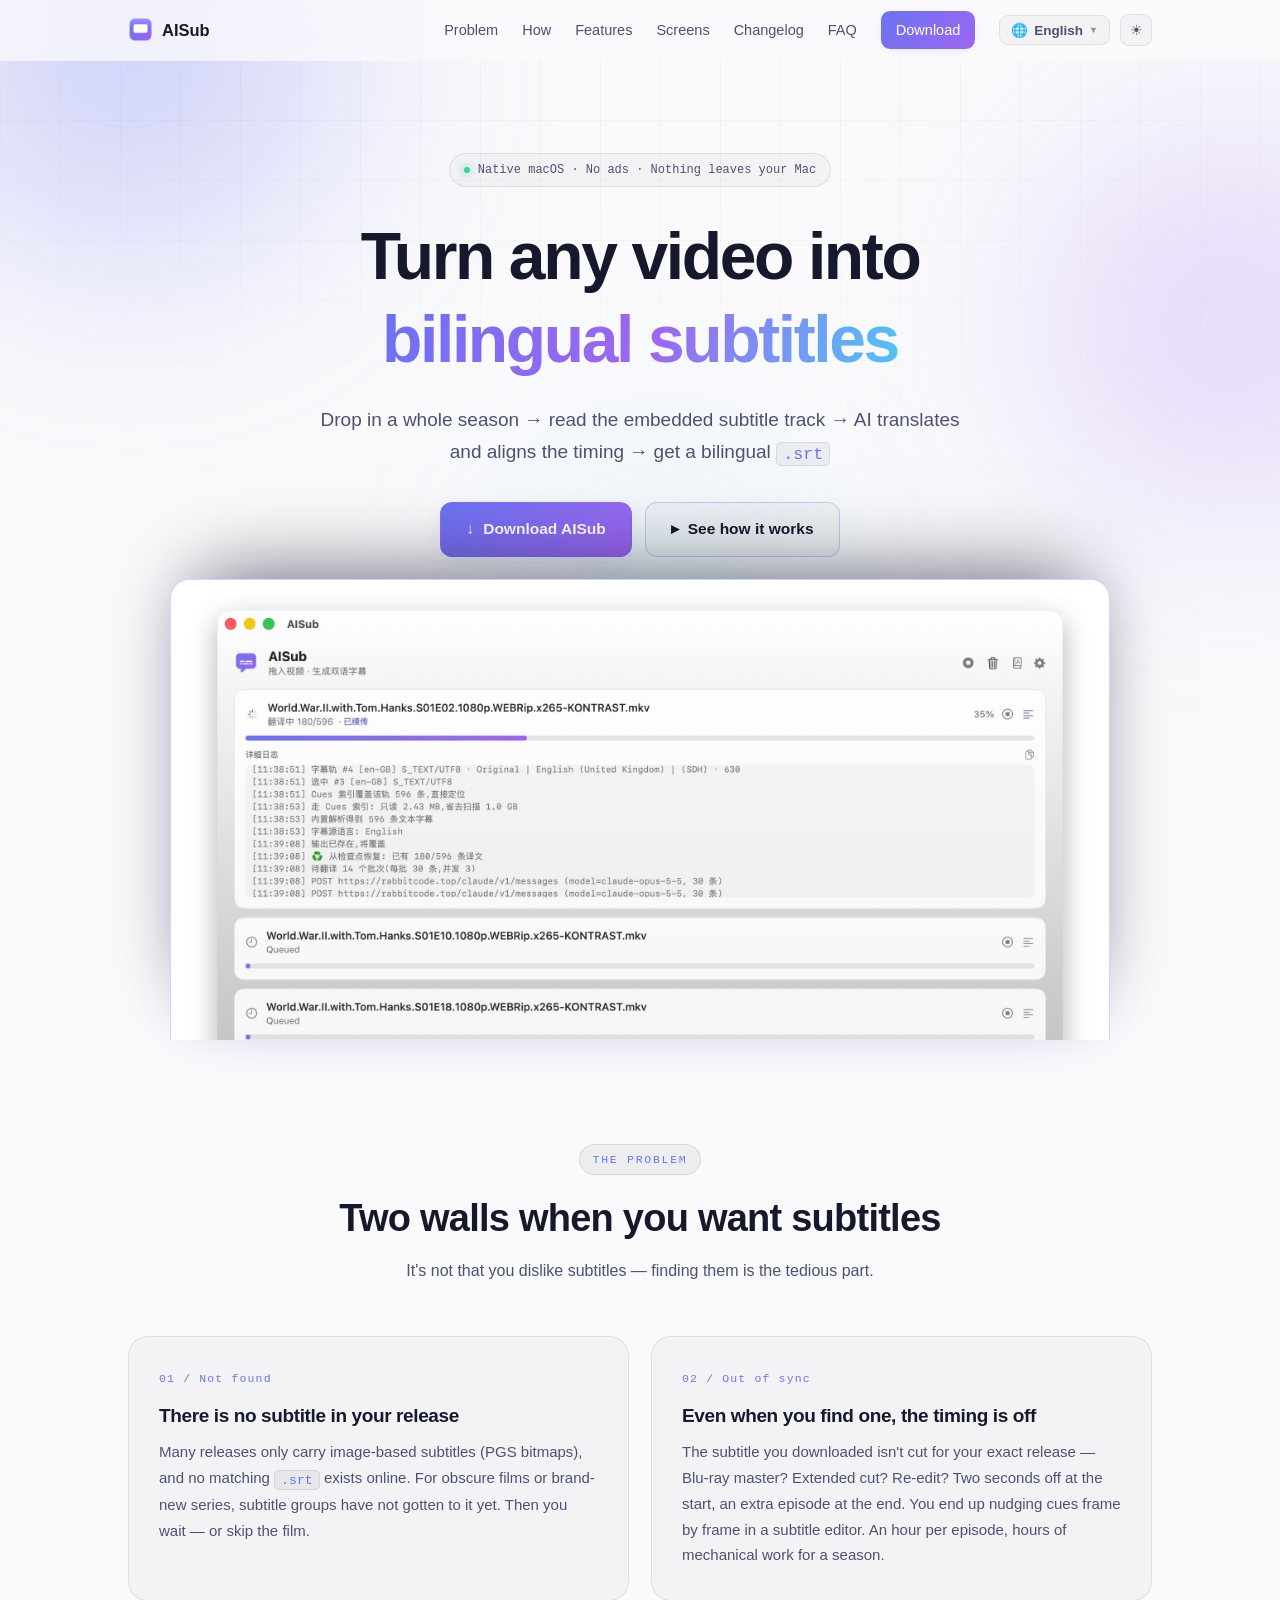
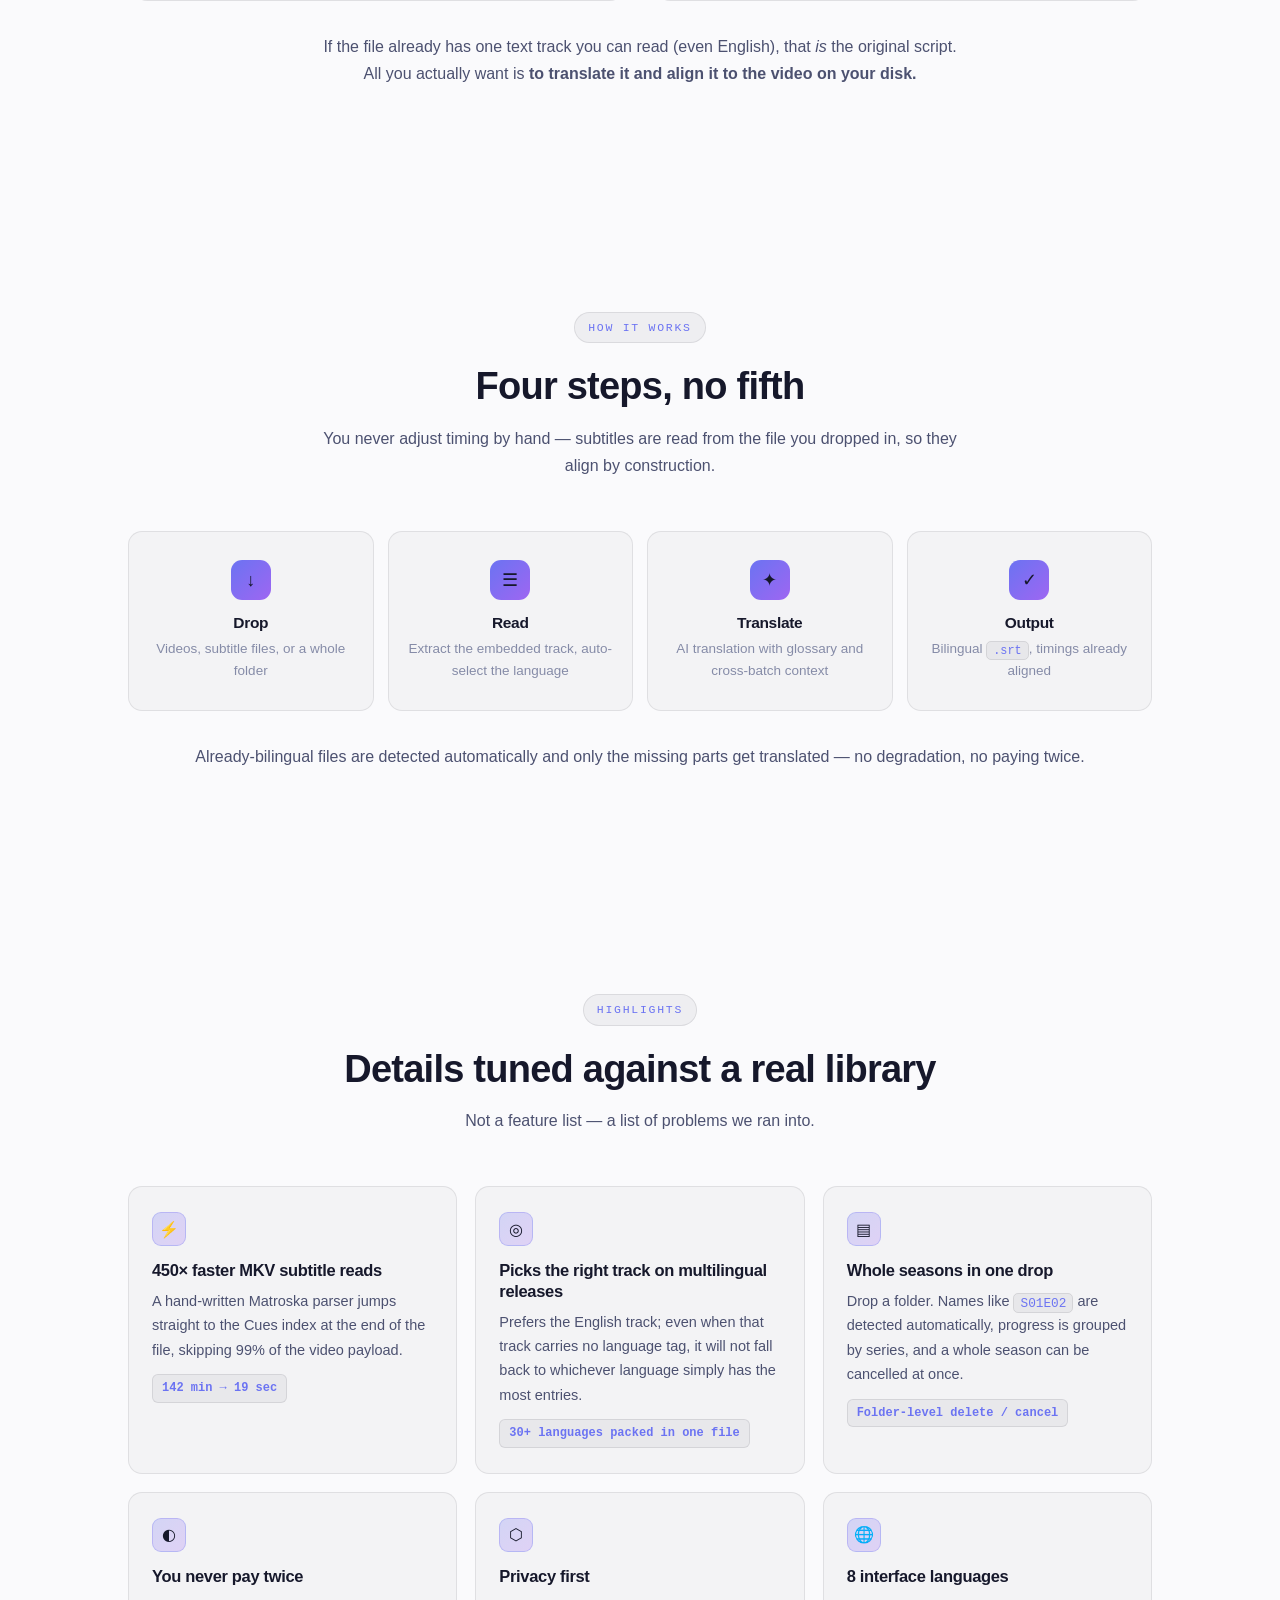
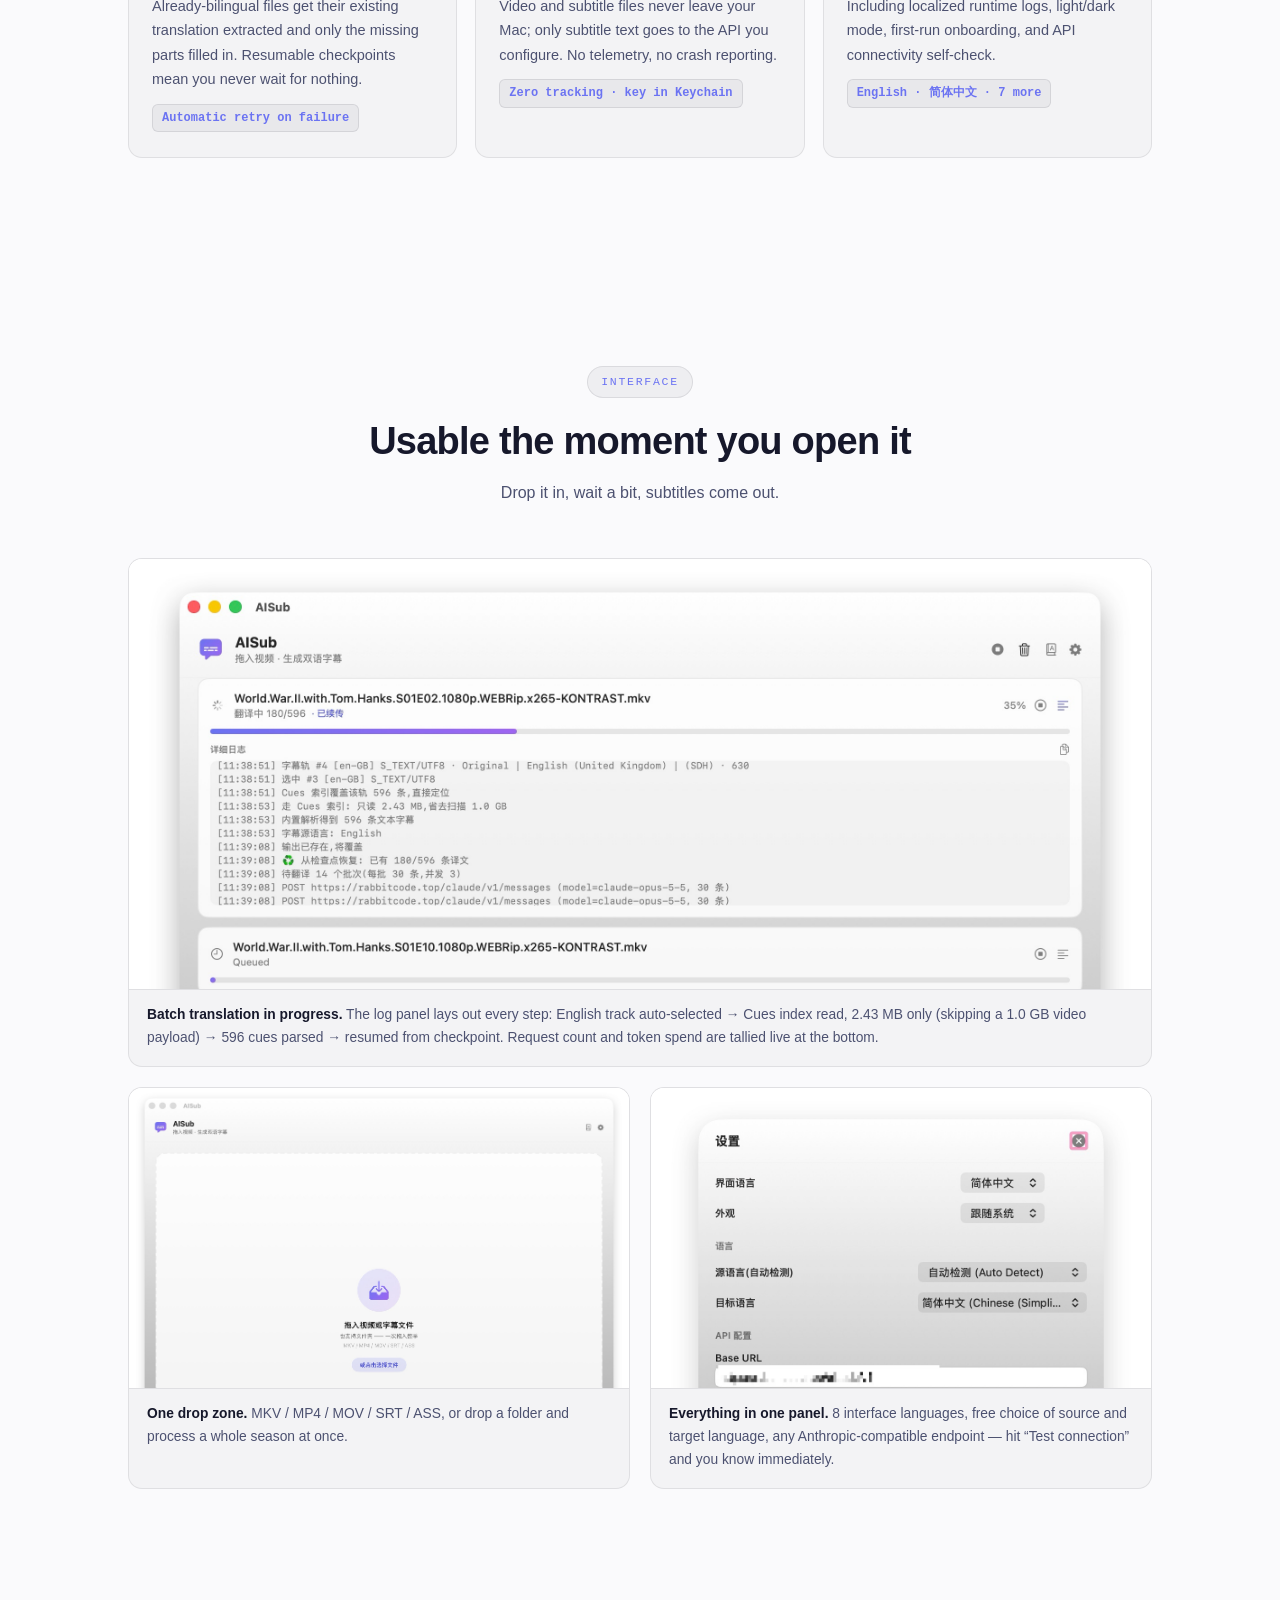
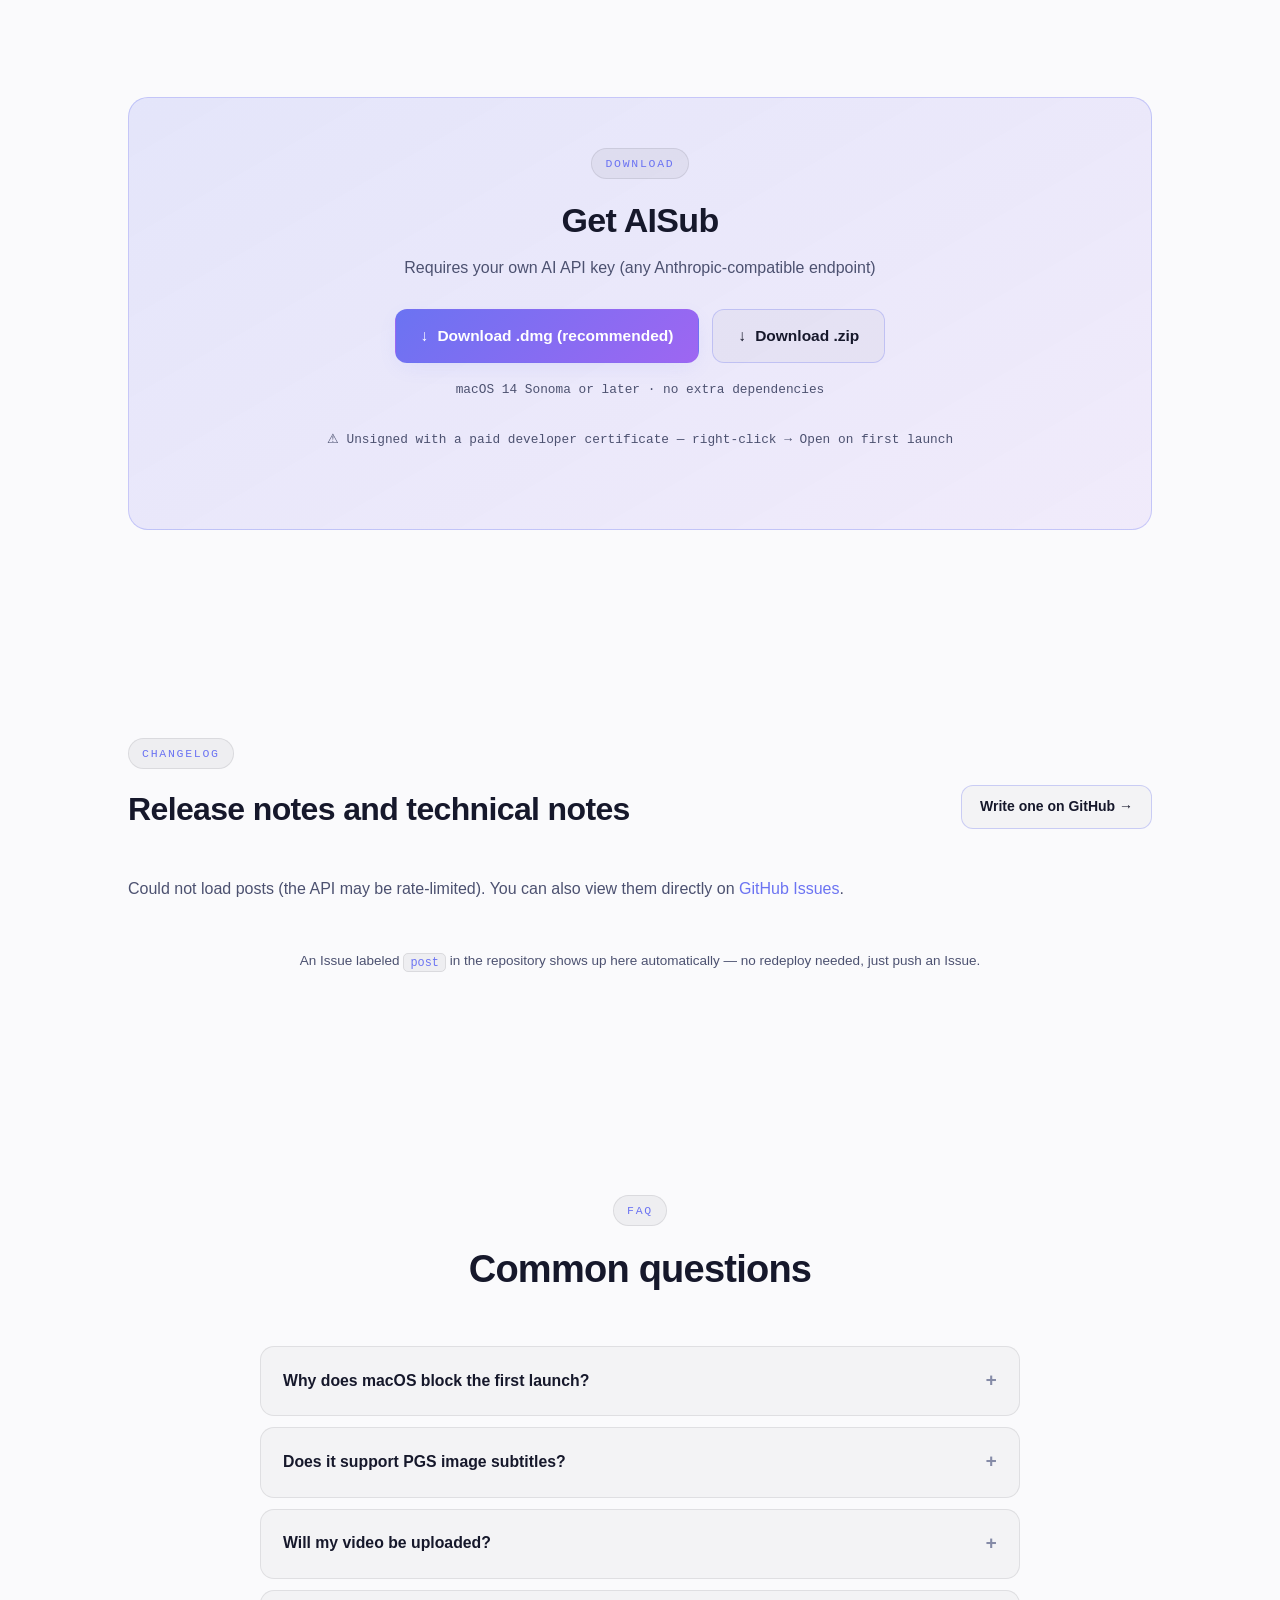
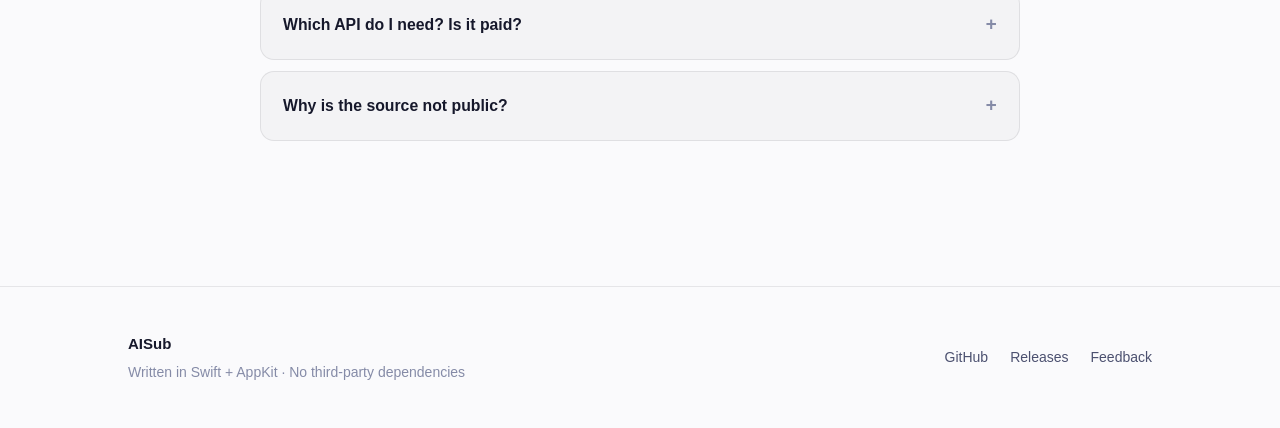
==== commit d3226c4e: "fix: resolve duplicate #posts id that destroyed the changelog section `id="posts"` was set on both t" ====
--- a/index.html
+++ b/index.html
@@ -31,7 +31,7 @@
       <a href="#how"     data-i18n="nav.how">How</a>
       <a href="#features" data-i18n="nav.features">Features</a>
       <a href="#shots"   data-i18n="nav.shots">Screens</a>
-      <a href="#posts"   data-i18n="nav.posts">Changelog</a>
+      <a href="#posts-section" data-i18n="nav.posts">Changelog</a>
       <a href="#faq"     data-i18n="nav.faq">FAQ</a>
       <a class="nav-cta" href="#download" data-i18n="nav.cta">Download</a>
     </div>
@@ -279,7 +279,7 @@
 </section>
 
 <!-- ============================ 日志 ============================ -->
-<section id="posts">
+<section id="posts-section">
   <div class="wrap">
     <div class="posts-head" data-reveal>
       <div>
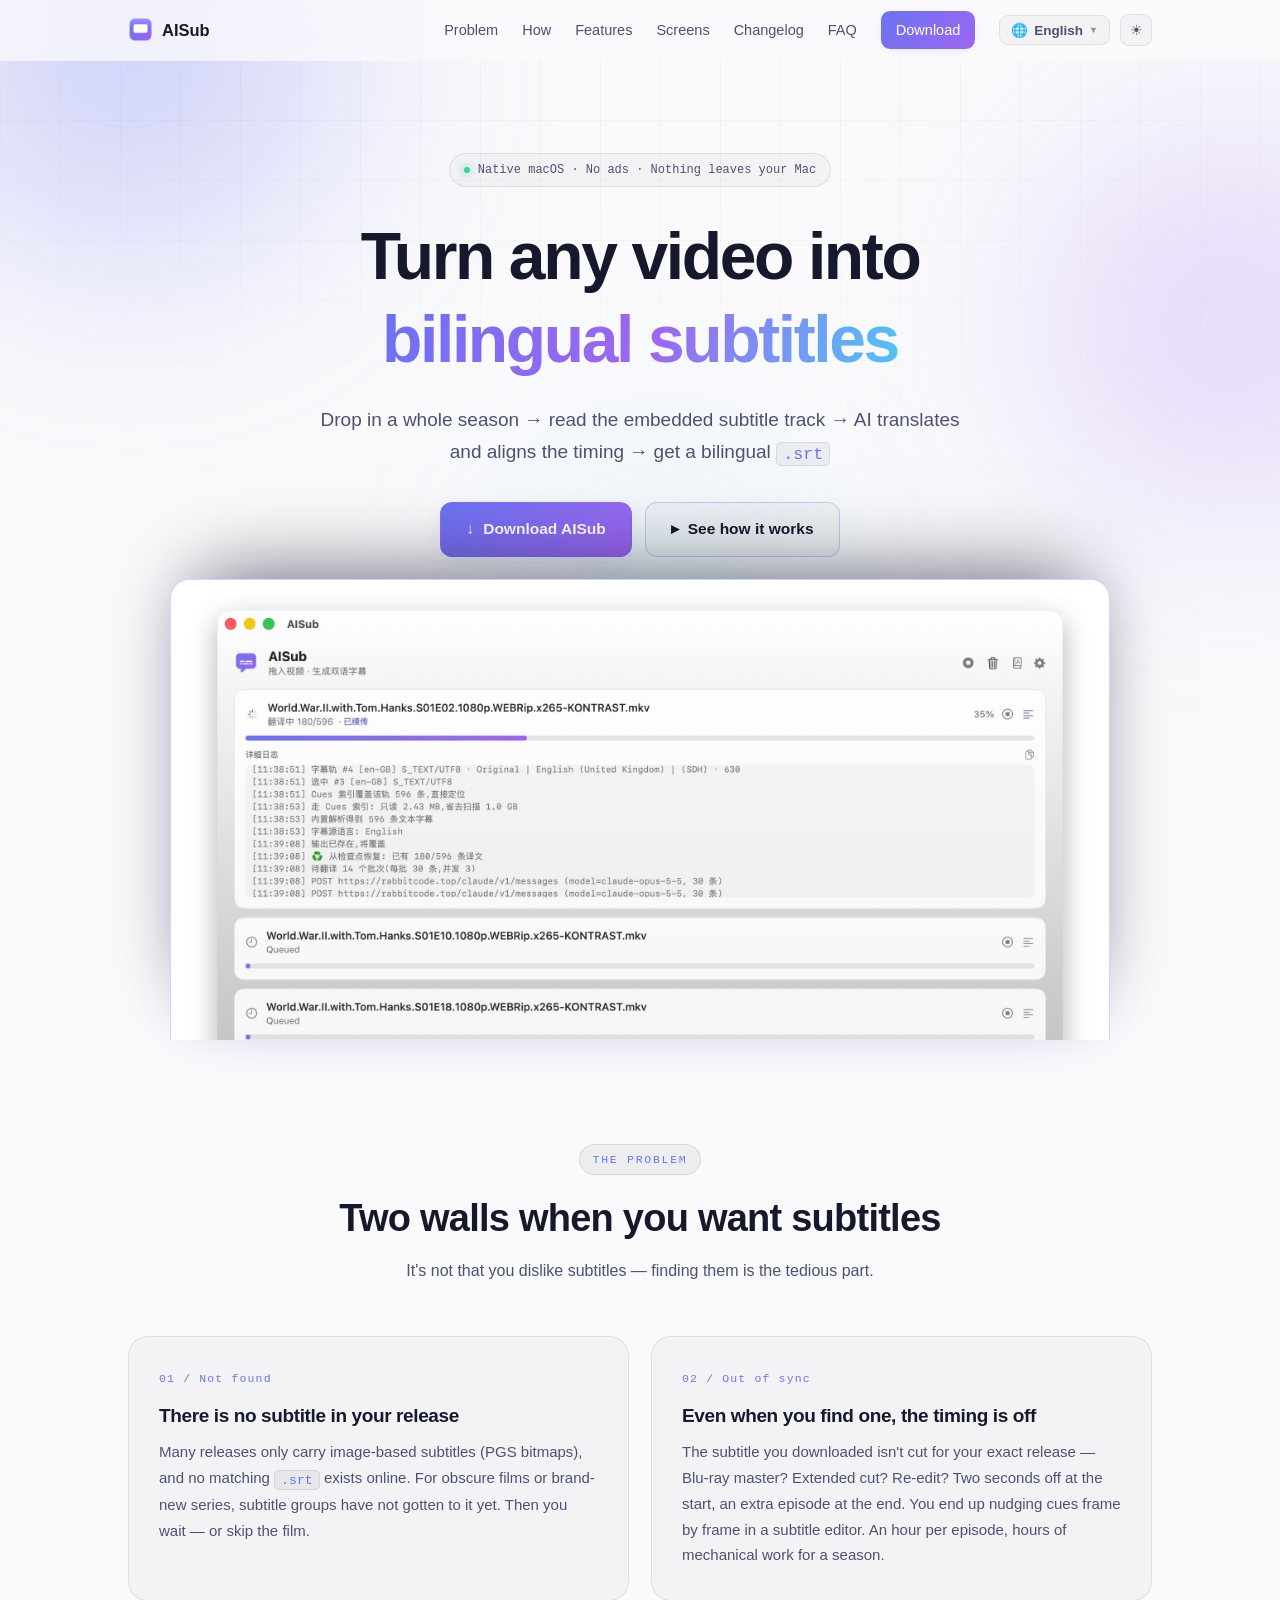
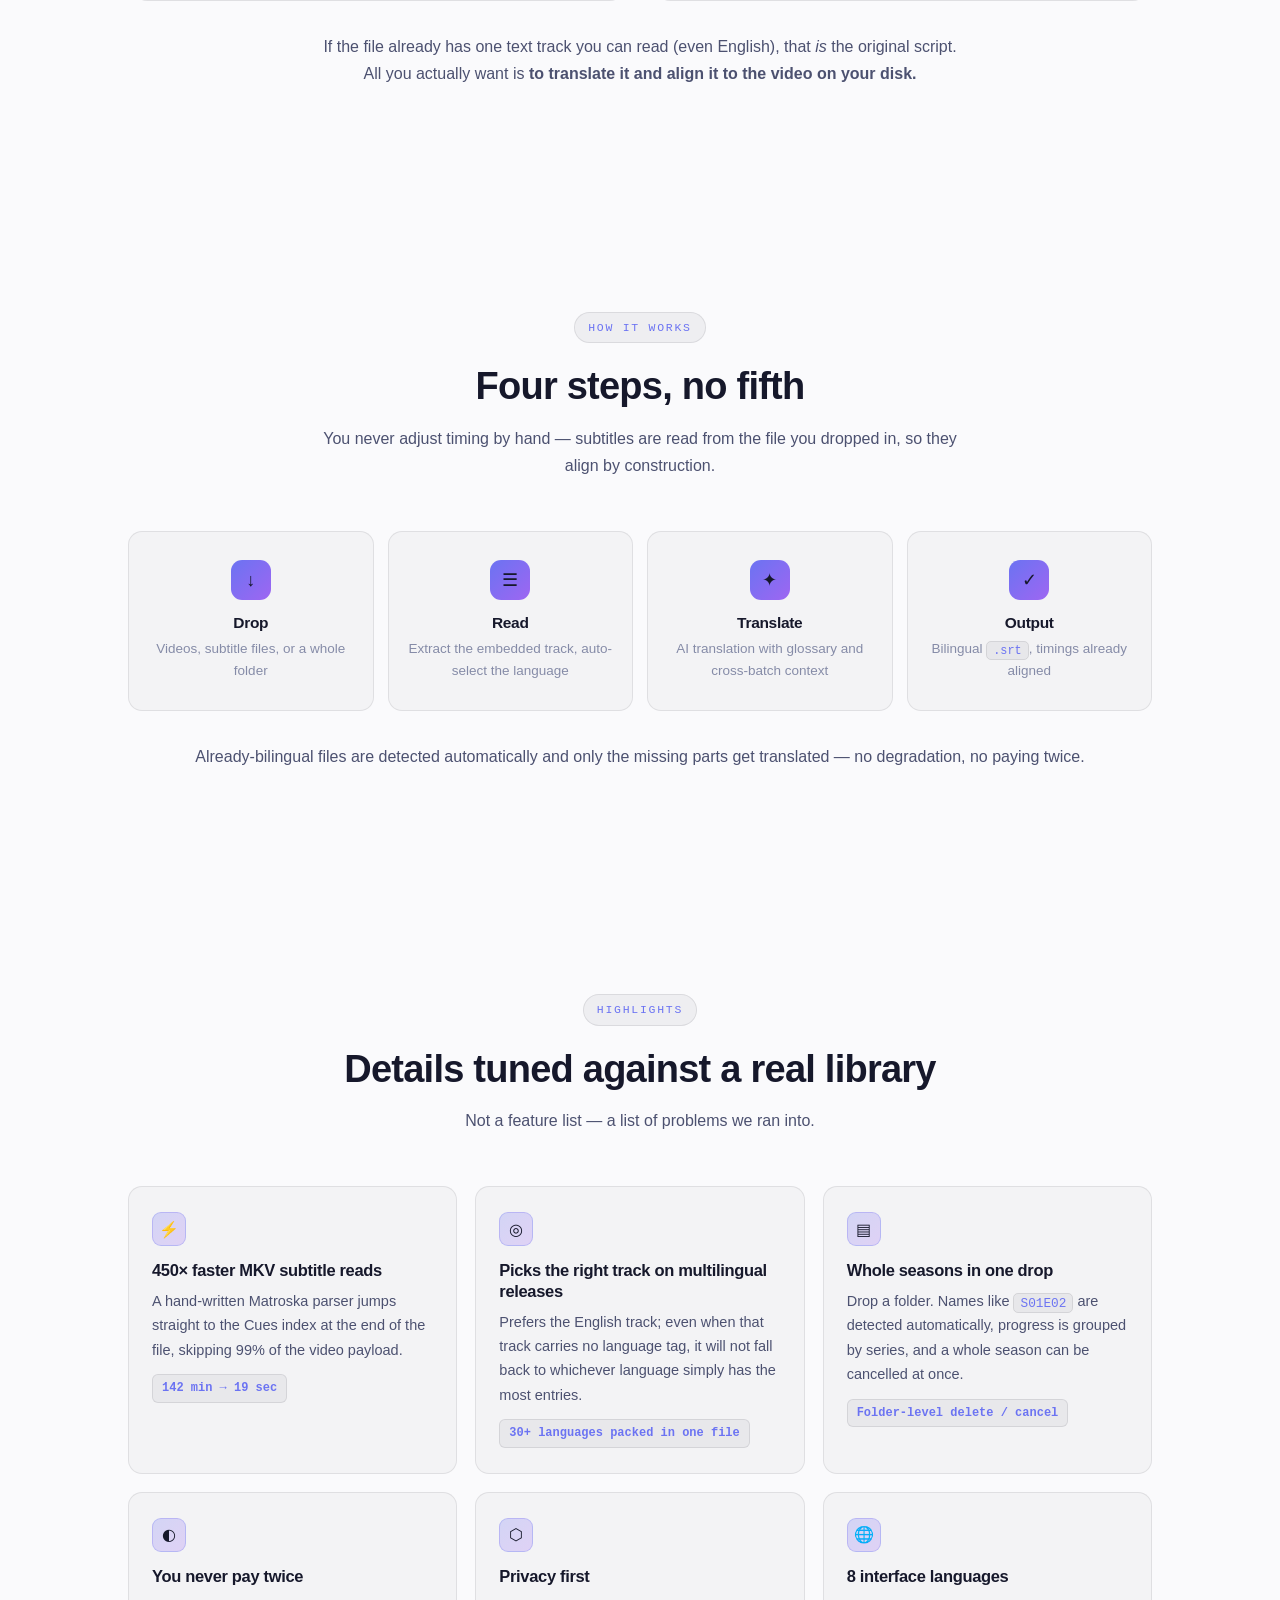
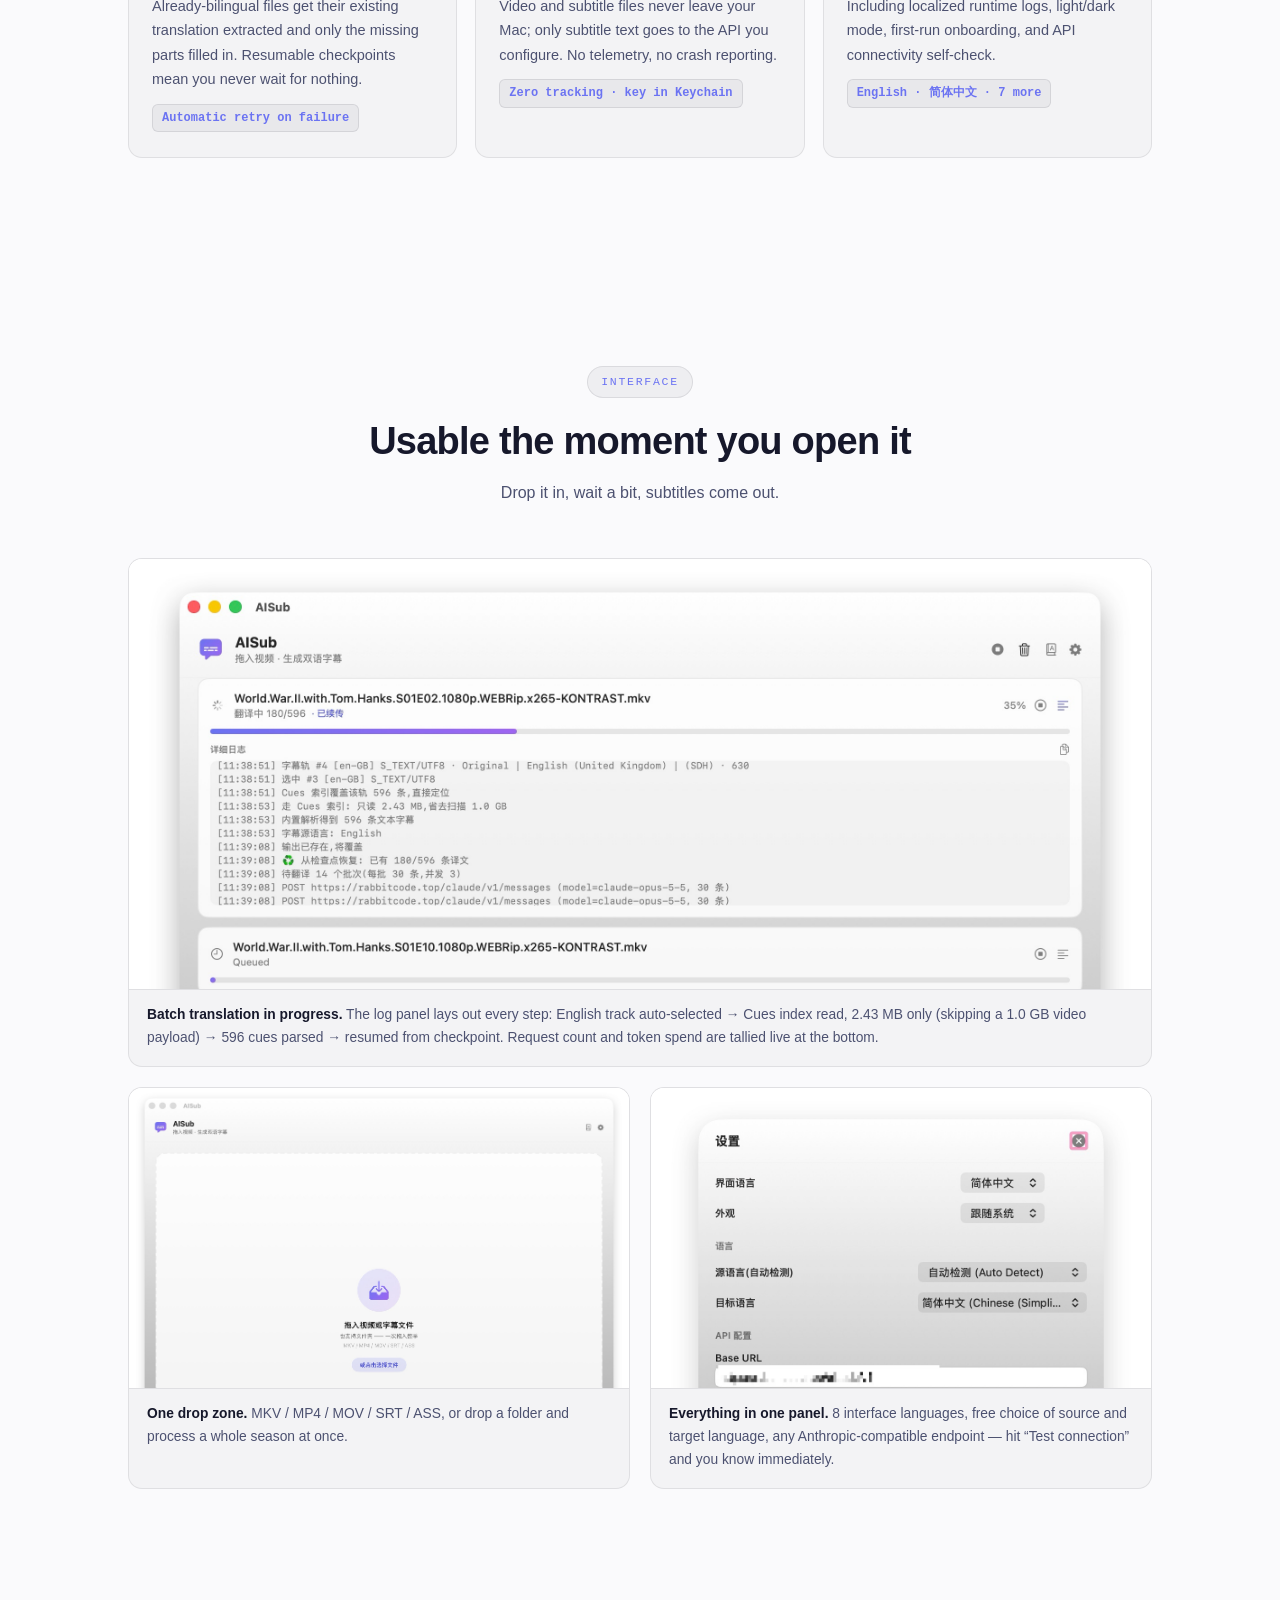
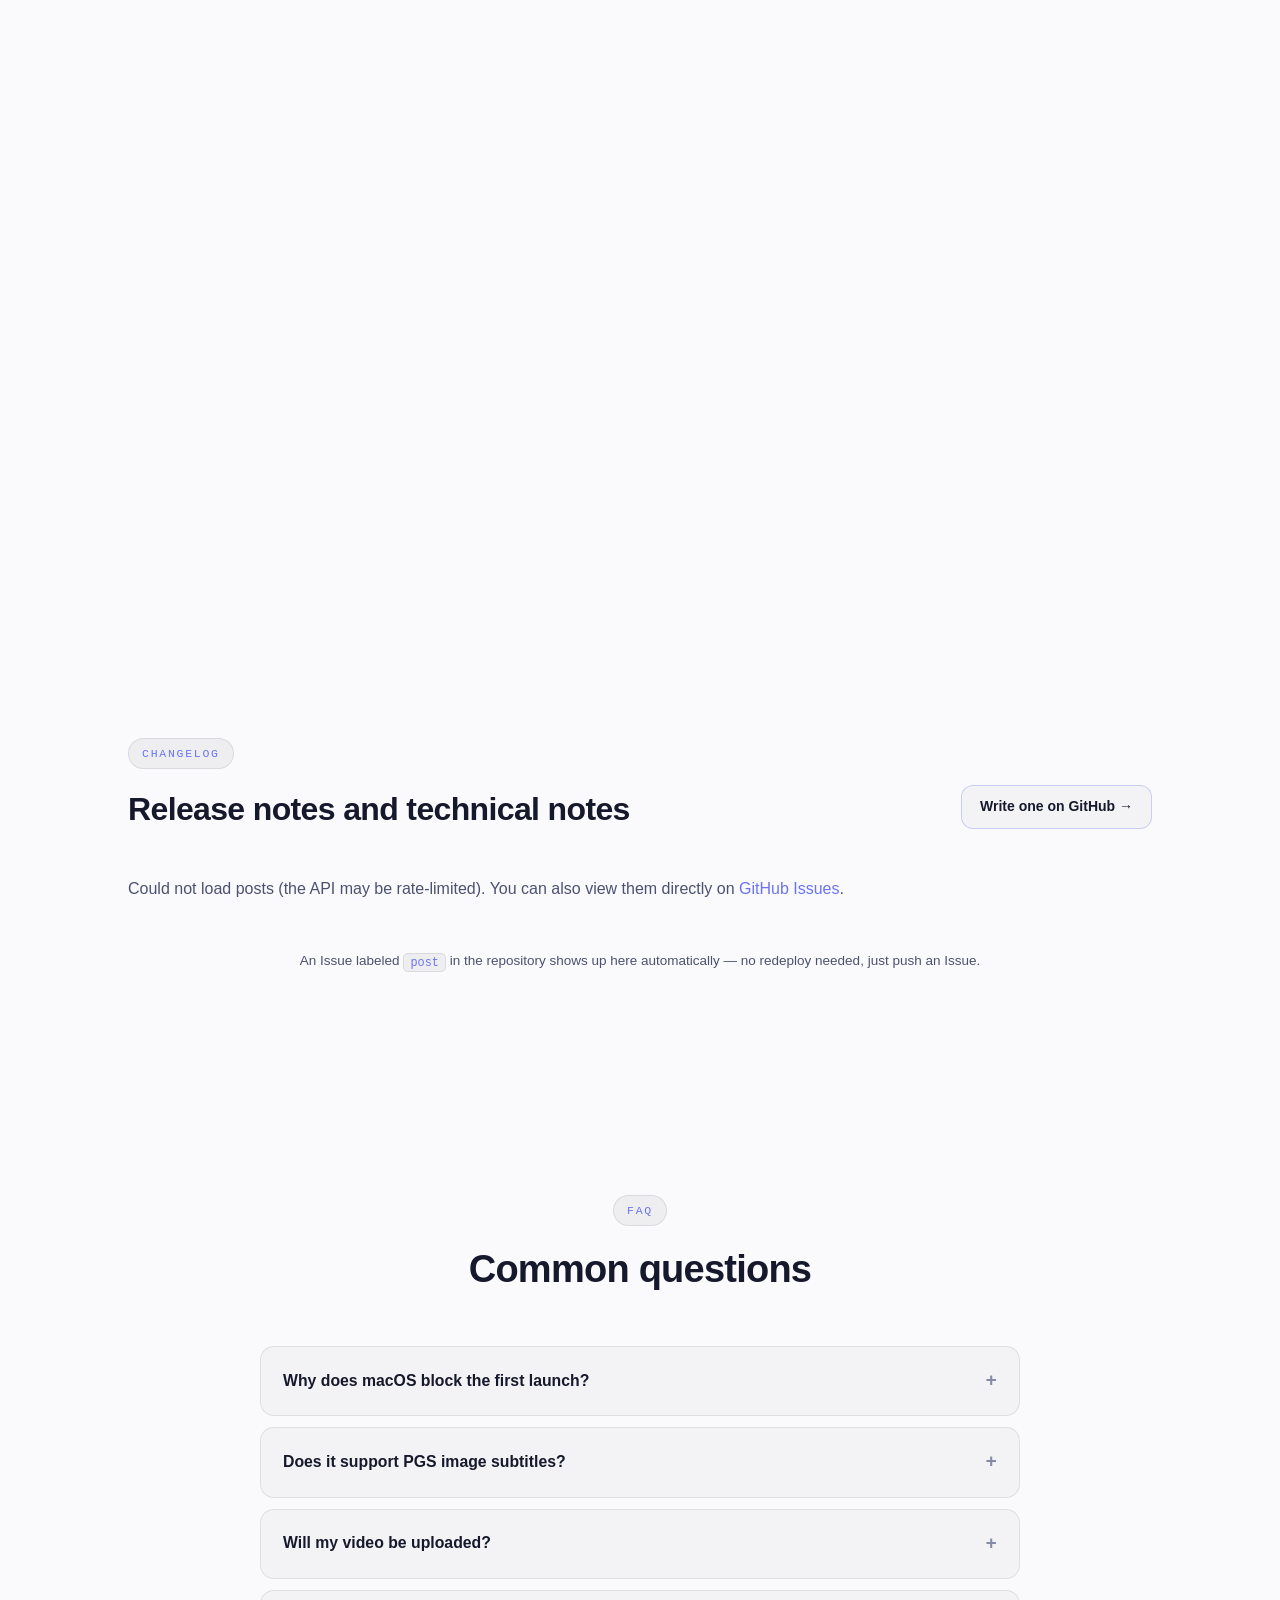
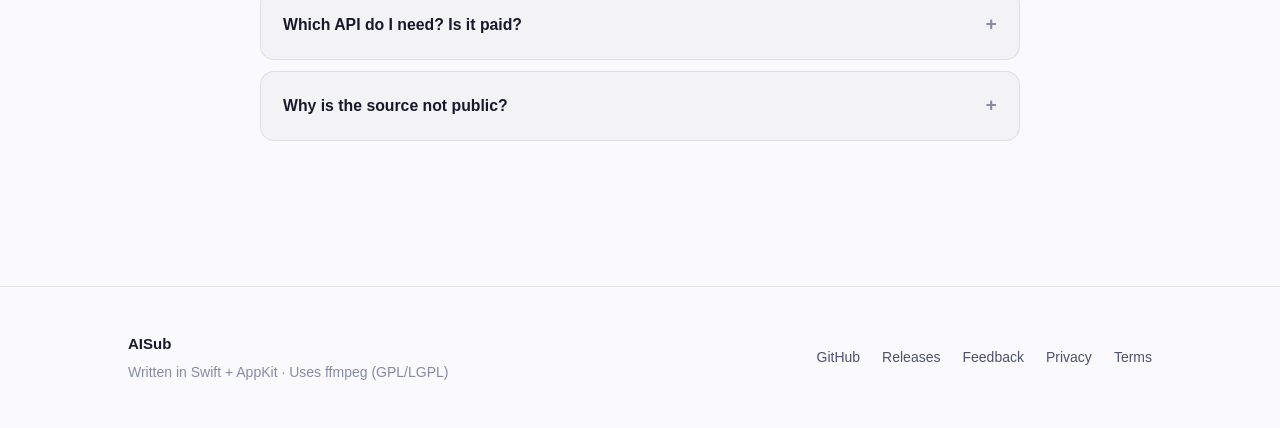
==== commit 5aabfa01: "feat: add privacy policy and terms of use, correct dependency claims r/macapps requires a site with " ====
--- a/index.html
+++ b/index.html
@@ -360,8 +360,10 @@
            data-i18n="foot.links"></a>
         <a href="https://github.com/zhengxiexie/aisub/releases/latest" target="_blank" rel="noopener"
            data-i18n="foot.releases"></a>
-        <a href="https://github.com/zhengxiexie/aisub/issues" target="_blank" rel="noopener"
+<a href="https://github.com/zhengxiexie/aisub/issues" target="_blank" rel="noopener"
            data-i18n="foot.feedback"></a>
+        <a href="privacy.html" data-i18n="foot.privacy"></a>
+        <a href="terms.html" data-i18n="foot.terms"></a>
       </div>
     </div>
   </div>
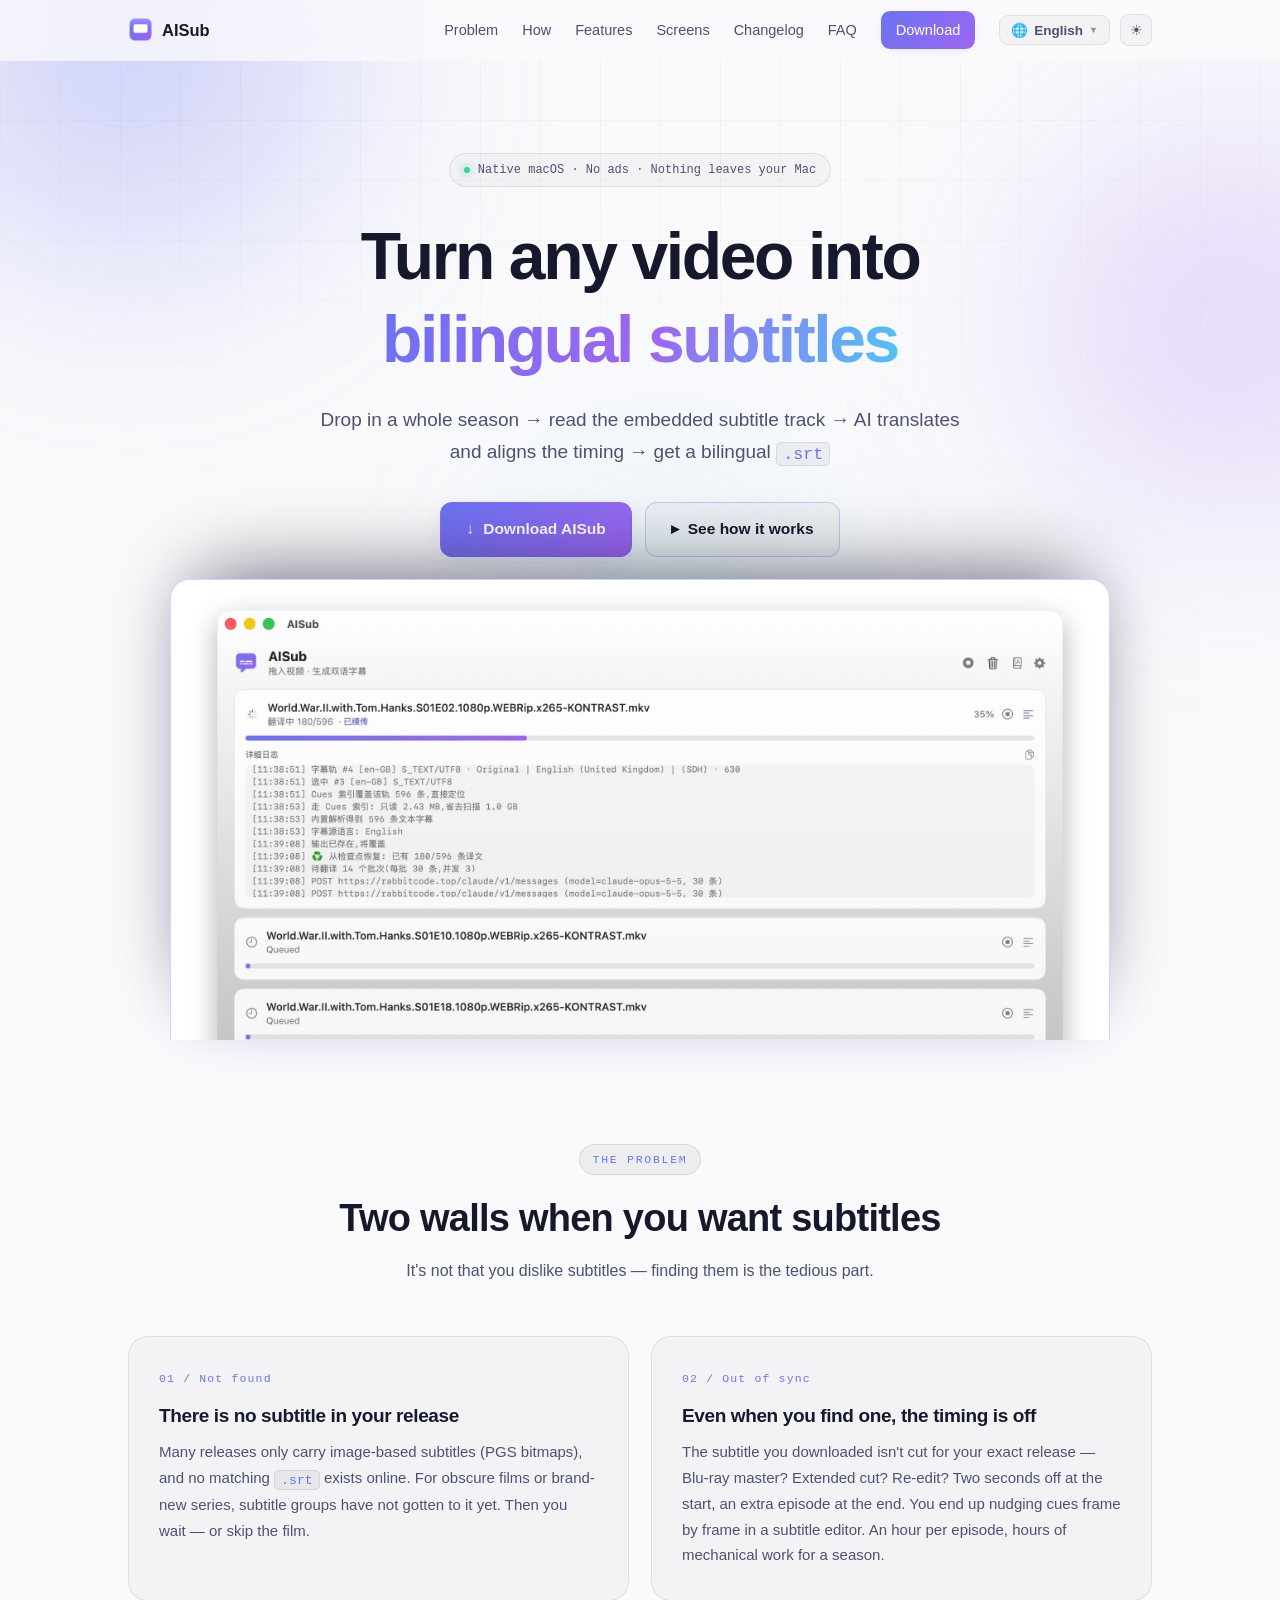
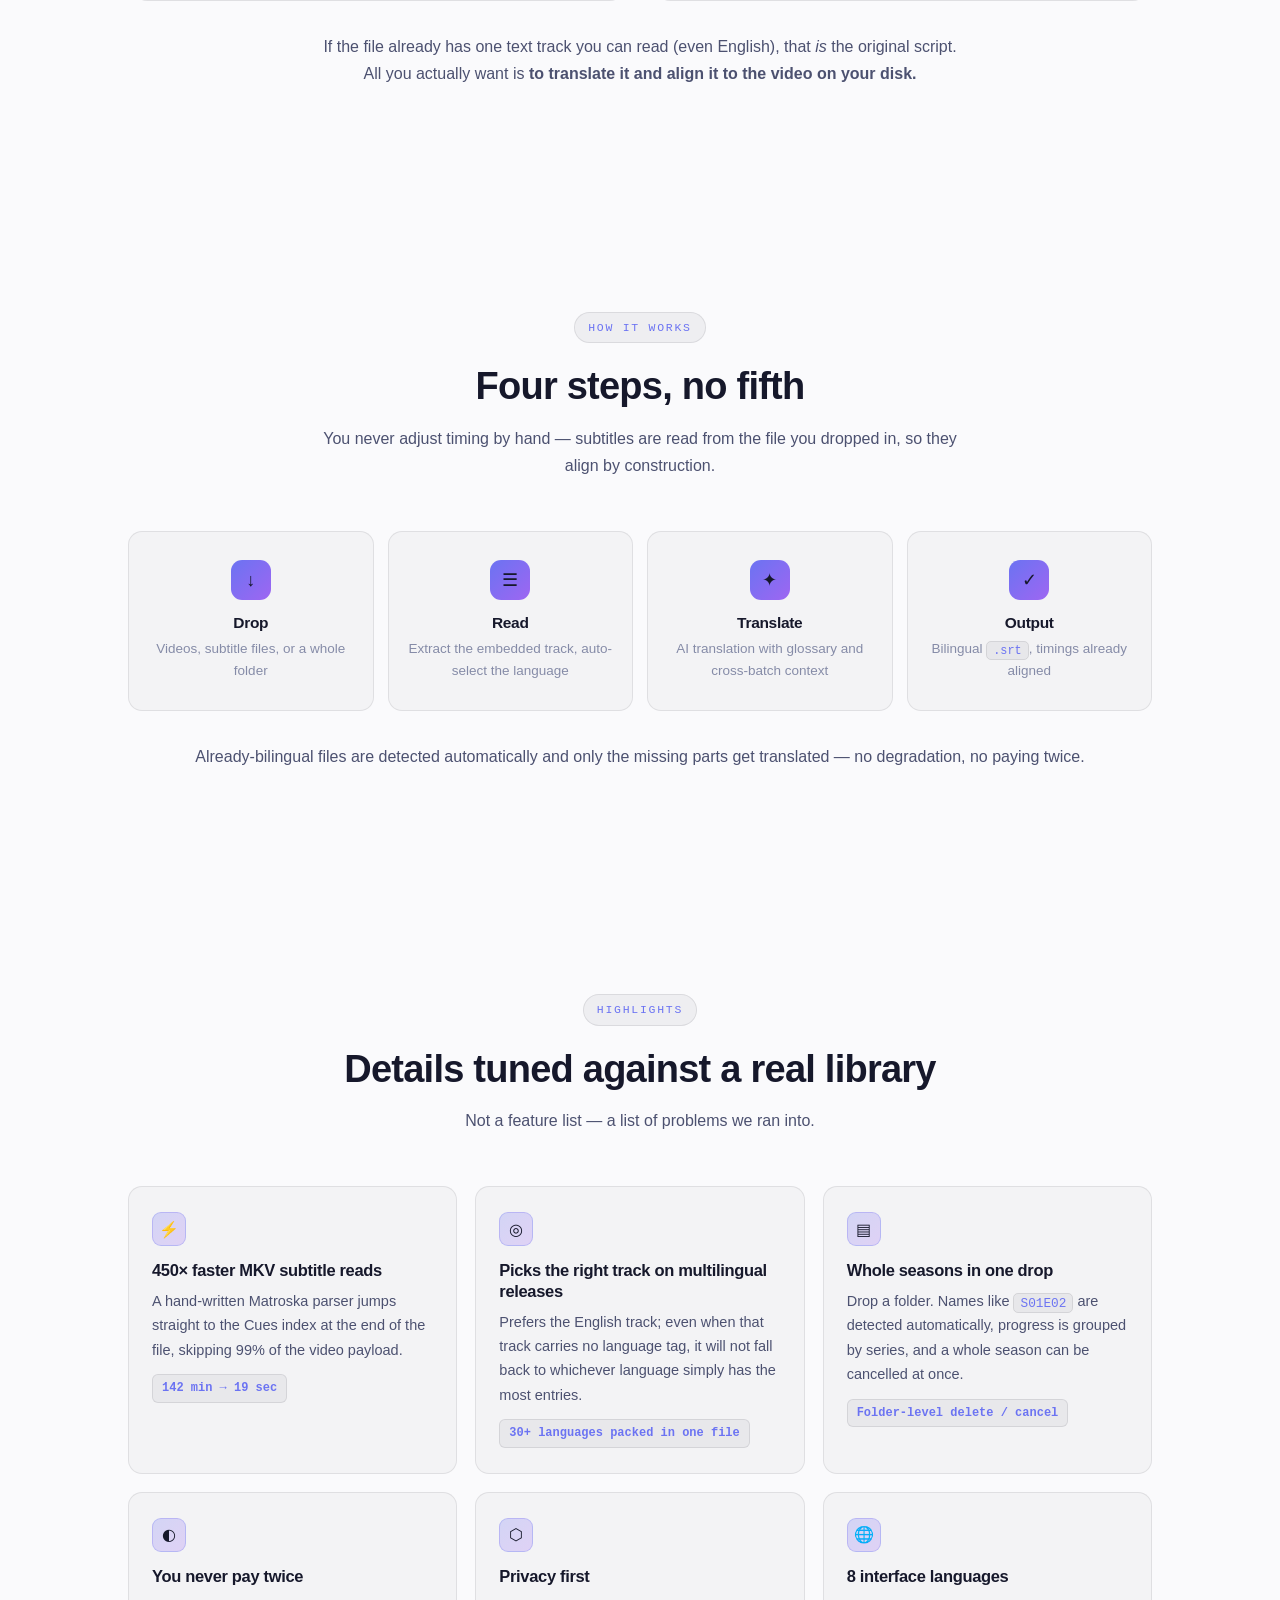
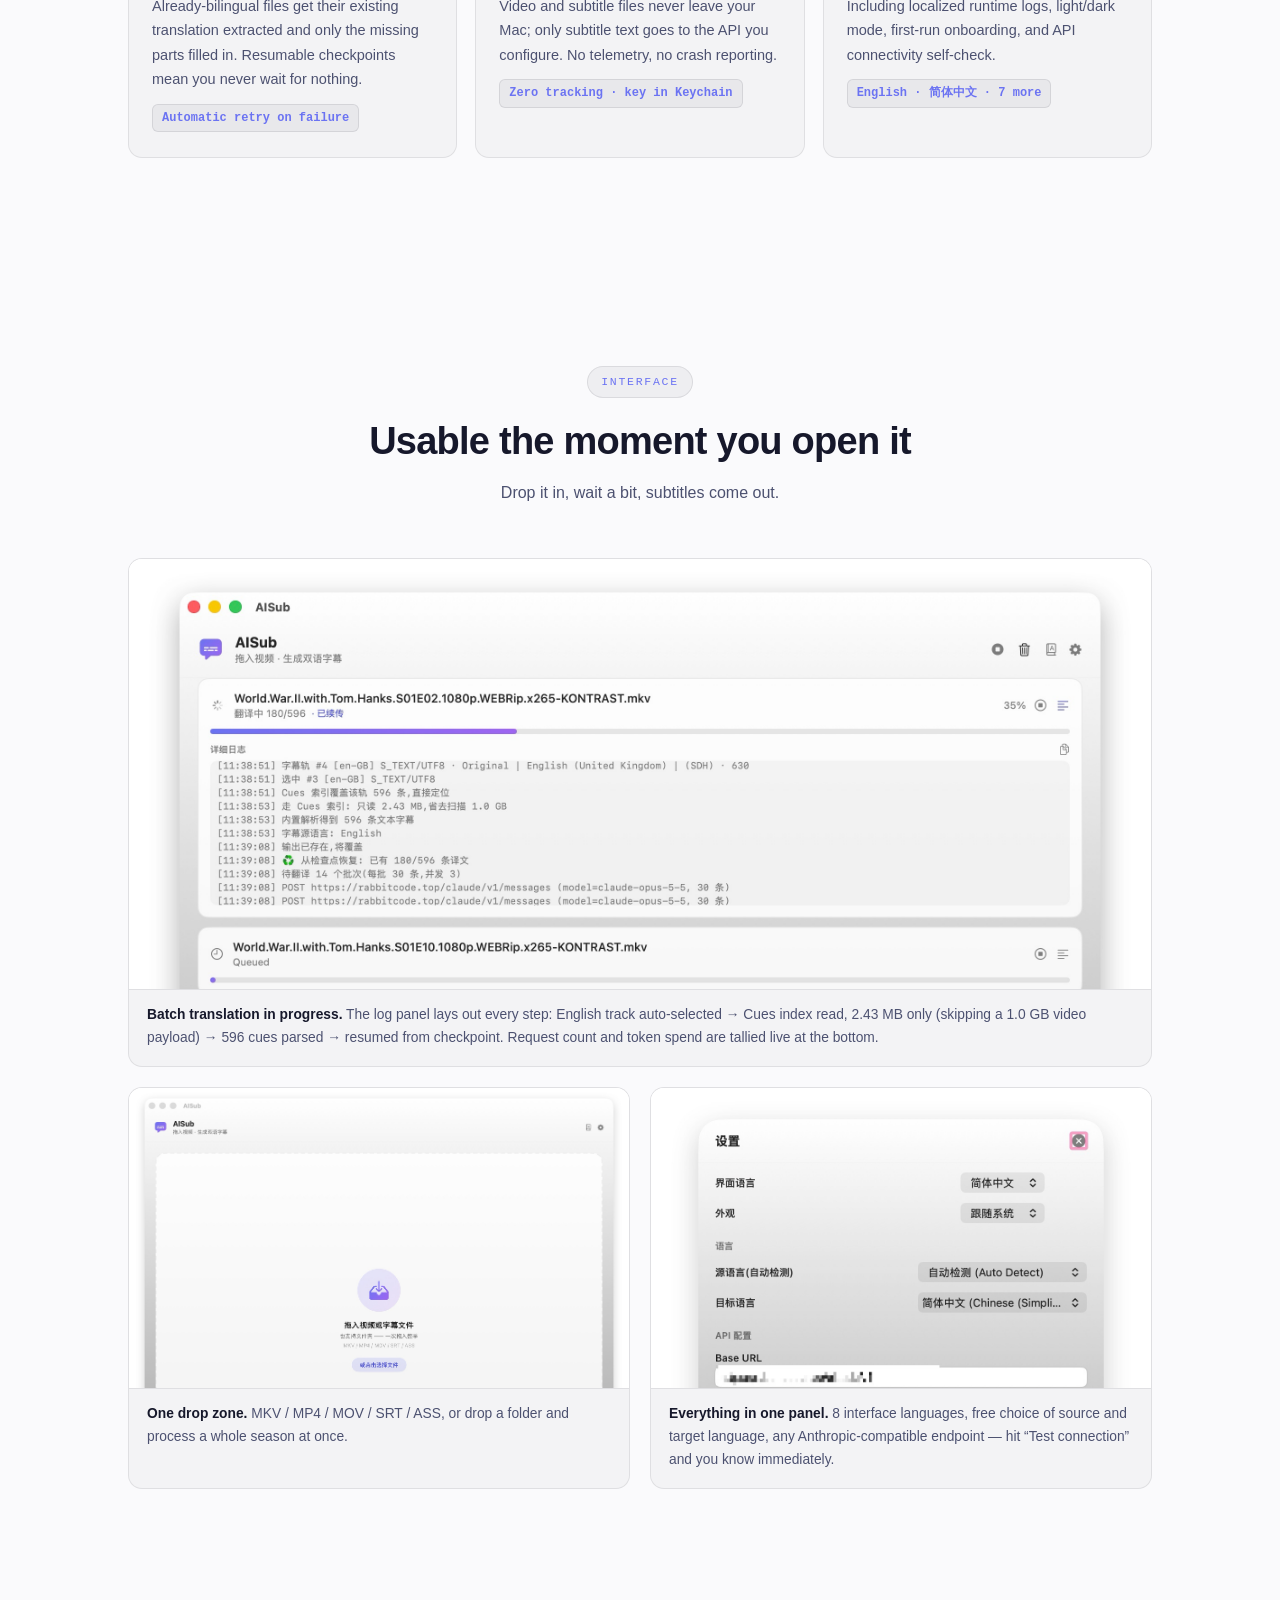
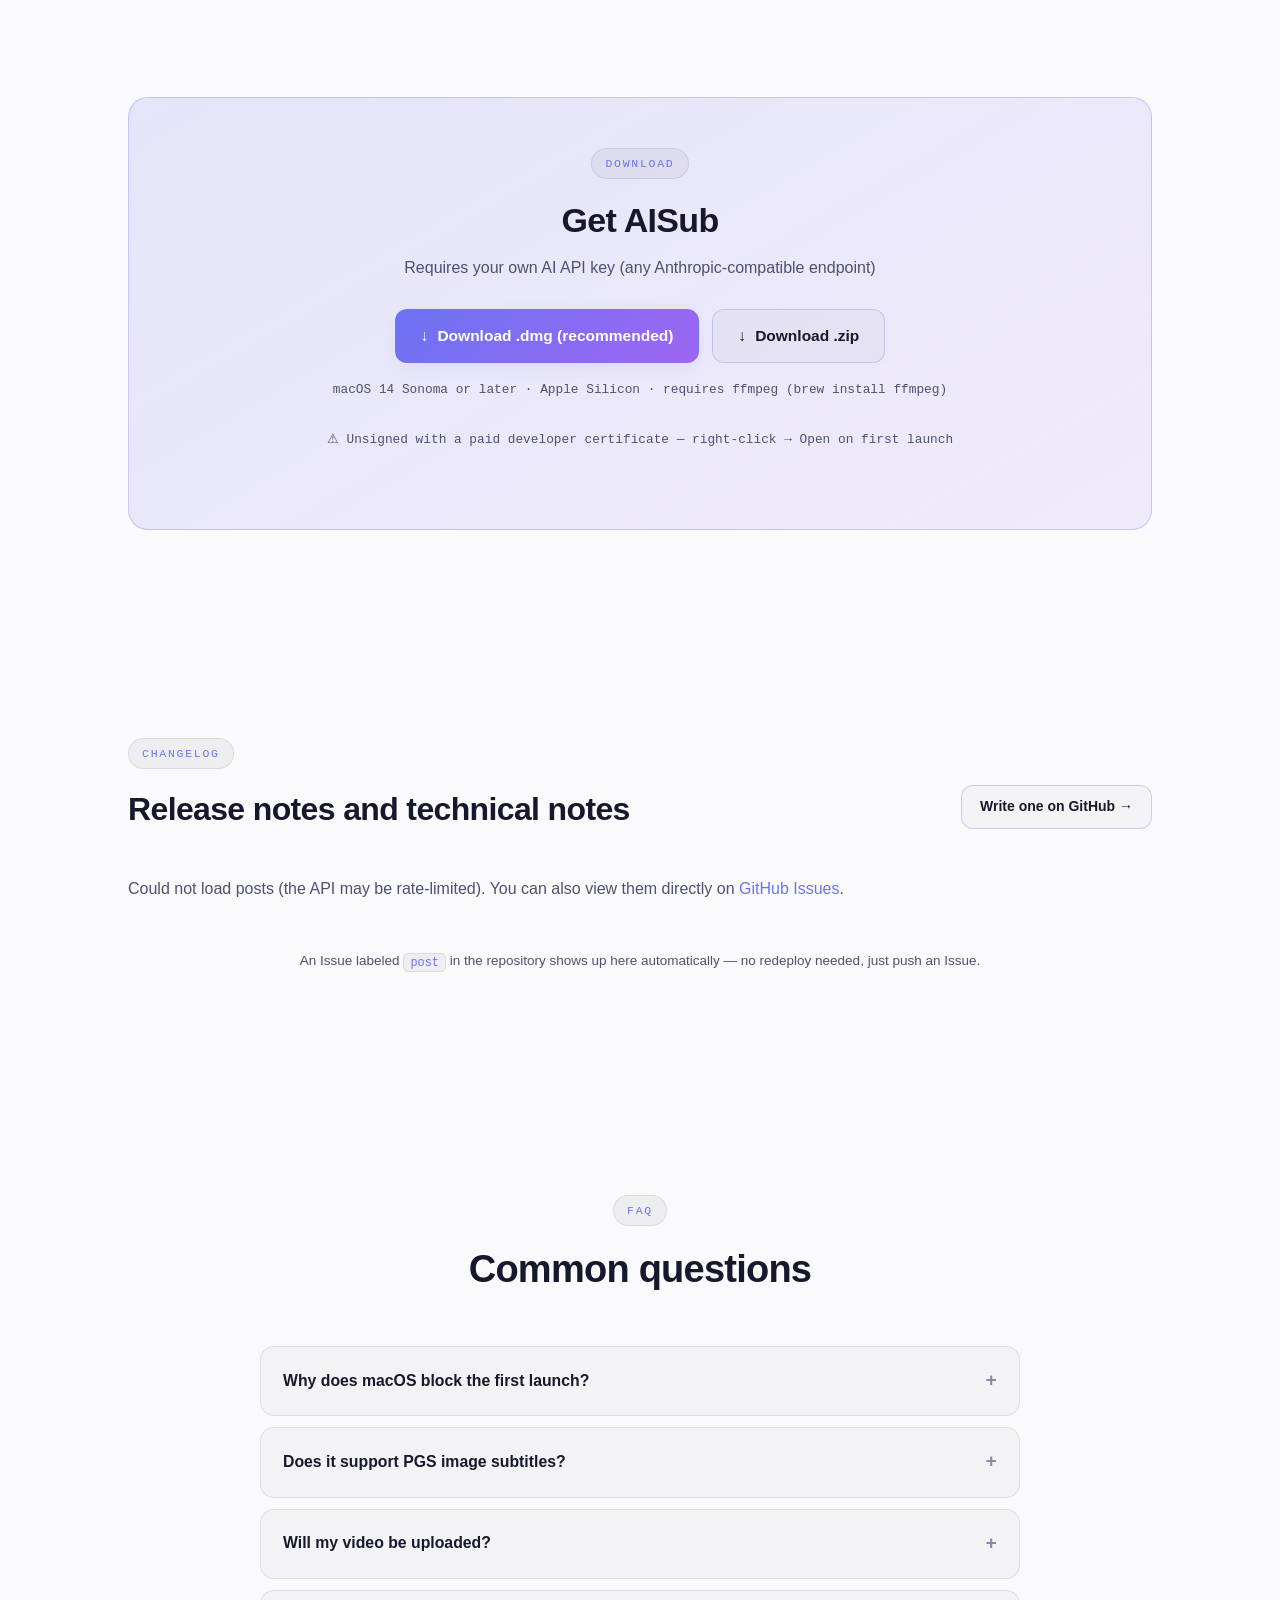
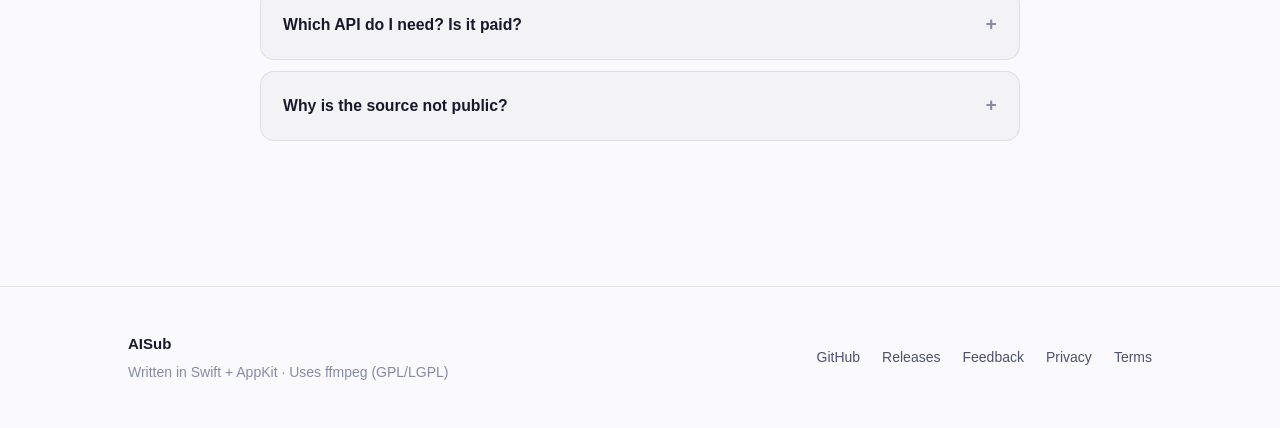
==== commit 386af292: "feat: add 1200x630 OG card and fix mobile nav overflow The og:image pointed at assets/logo.png, a 51" ====
--- a/index.html
+++ b/index.html
@@ -3,12 +3,21 @@
 <head>
 <meta charset="utf-8">
 <meta name="viewport" content="width=device-width, initial-scale=1">
-<title>AISub</title>
-<meta name="description" content="AISub is a macOS app that turns videos into bilingual subtitles with AI.">
-<meta property="og:title" content="AISub">
-<meta property="og:description" content="Drop in a whole season → read the embedded subtitle track → AI translates and aligns the timing → bilingual .srt out.">
+<title>AISub · Bilingual subtitles for any video</title>
+<meta name="description" content="AISub is a macOS app: drop in videos or a whole season, it reads the embedded subtitle track, AI translates and aligns the timing, output bilingual .srt. Files never leave your Mac.">
+<meta property="og:title" content="AISub — Bilingual subtitles for any video, translated by AI">
+<meta property="og:description" content="Drop in a whole season → read the embedded subtitle track → AI translates and aligns the timing → bilingual .srt out. Native macOS, bring your own API key, no subscription.">
 <meta property="og:type" content="website">
-<meta property="og:image" content="https://zhengxiexie.github.io/aisub-site/assets/logo.png">
+<meta property="og:site_name" content="AISub">
+<meta property="og:image" content="https://zhengxiexie.github.io/aisub-site/assets/og-image.png">
+<meta property="og:image:width" content="1200">
+<meta property="og:image:height" content="630">
+<meta property="og:image:alt" content="AISub, a native macOS app that turns videos into bilingual subtitles by translating the embedded subtitle track with AI">
+<meta property="og:url" content="https://zhengxiexie.github.io/aisub-site/">
+<meta name="twitter:title" content="AISub — Bilingual subtitles for any video, translated by AI">
+<meta name="twitter:description" content="Drop in a whole season → read the embedded subtitle track → AI translates and aligns the timing → bilingual .srt out. Native macOS, bring your own API key, no subscription.">
+<meta name="twitter:image" content="https://zhengxiexie.github.io/aisub-site/assets/og-image.png">
+<meta name="twitter:image:alt" content="AISub, a native macOS app that turns videos into bilingual subtitles by translating the embedded subtitle track with AI">
 <meta name="twitter:card" content="summary_large_image">
 <link rel="icon" type="image/png" href="assets/logo.png">
 <link rel="stylesheet" href="assets/css/style.css">
--- a/assets/css/style.css
+++ b/assets/css/style.css
@@ -367,7 +367,14 @@
   }
   .nav-inner > .nav-links.open { transform: translateY(0); }
   .nav-links > a { padding: 12px var(--gutter); width: 100%; }
-  .nav-cta { margin: 6px var(--gutter) 10px; text-align: center; }
+  /* 上面的 .nav-links > a 特异性为 (0,1,1), 高于 .nav-cta 的 (0,1,0),
+     会把 width 抢成 100%; 再叠加左右 margin 就超出视口, 在 <1024px
+     时产生横向滚动条。这里必须用同等特异性才能覆盖。 */
+  .nav-links > .nav-cta {
+    width: calc(100% - var(--gutter) * 2);
+    margin: 6px var(--gutter) 10px;
+    text-align: center;
+  }
 }
 
 /* ============================ Hero ============================ */
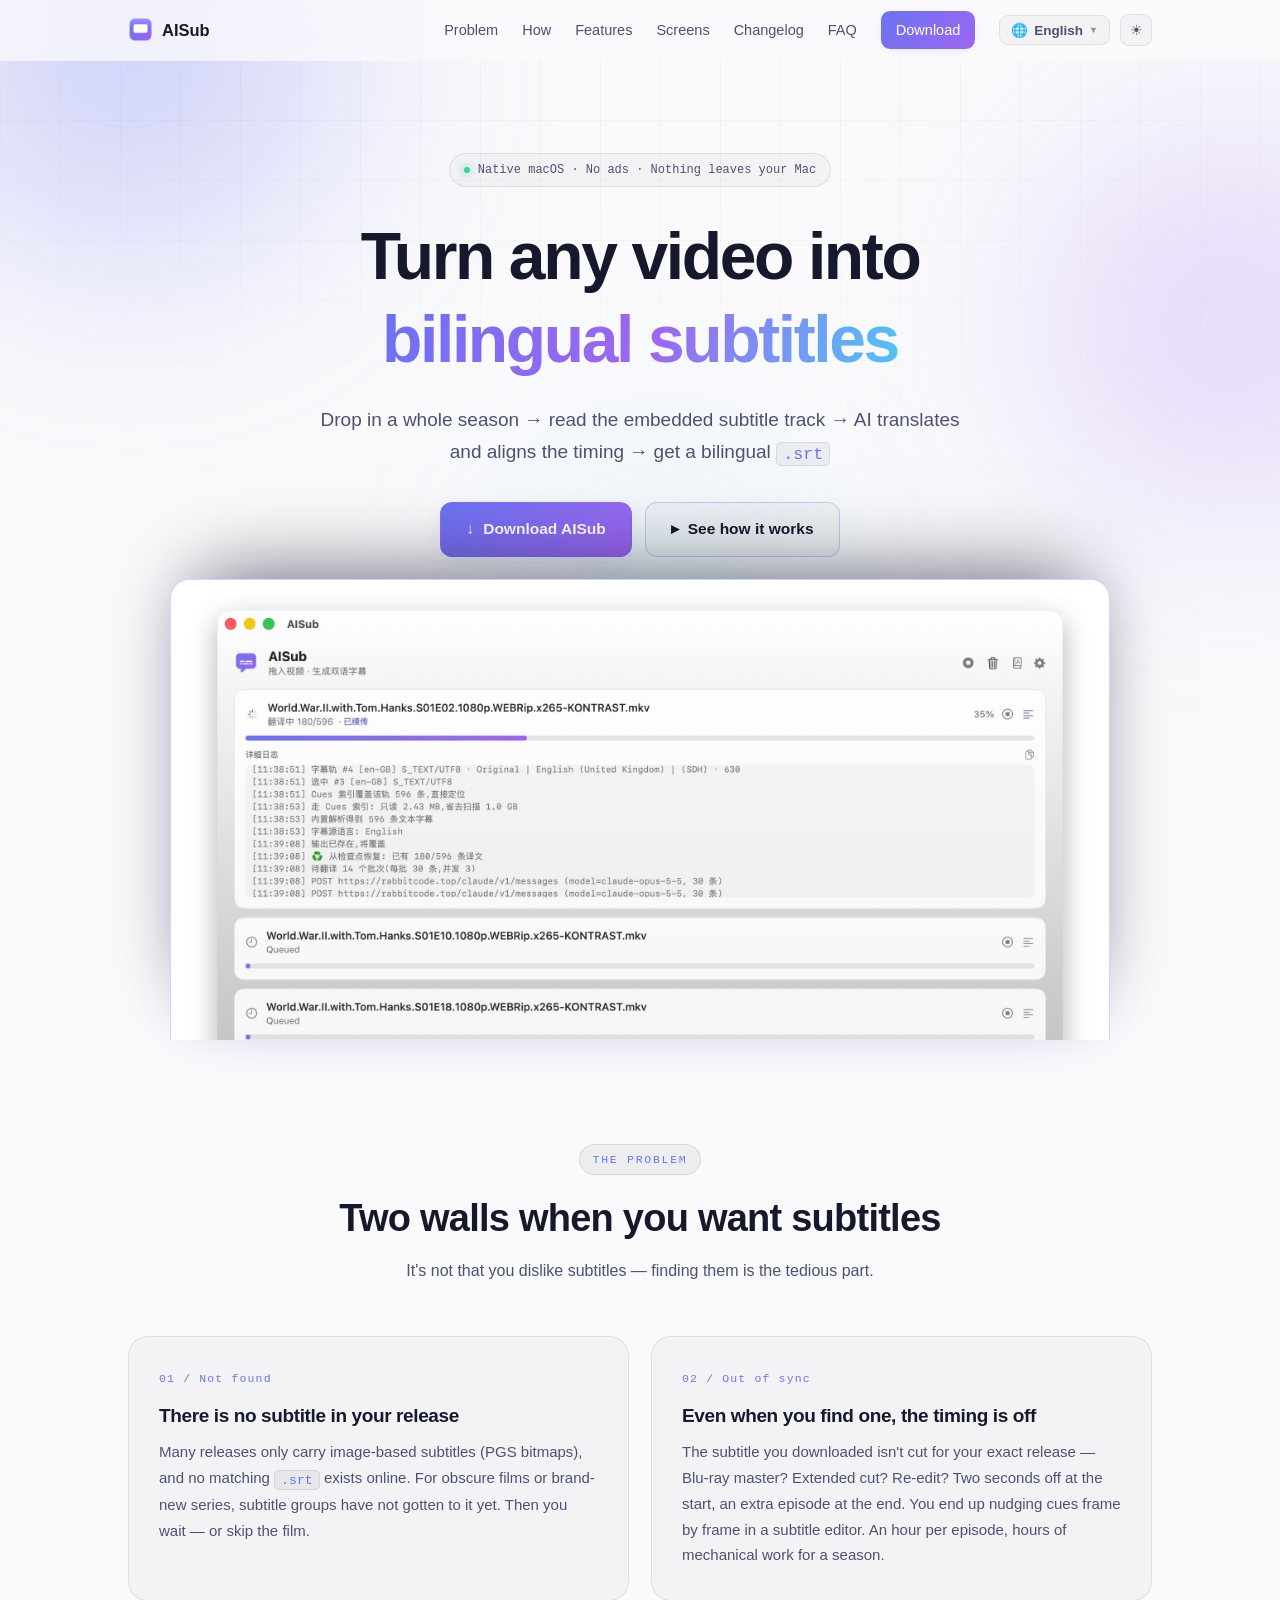
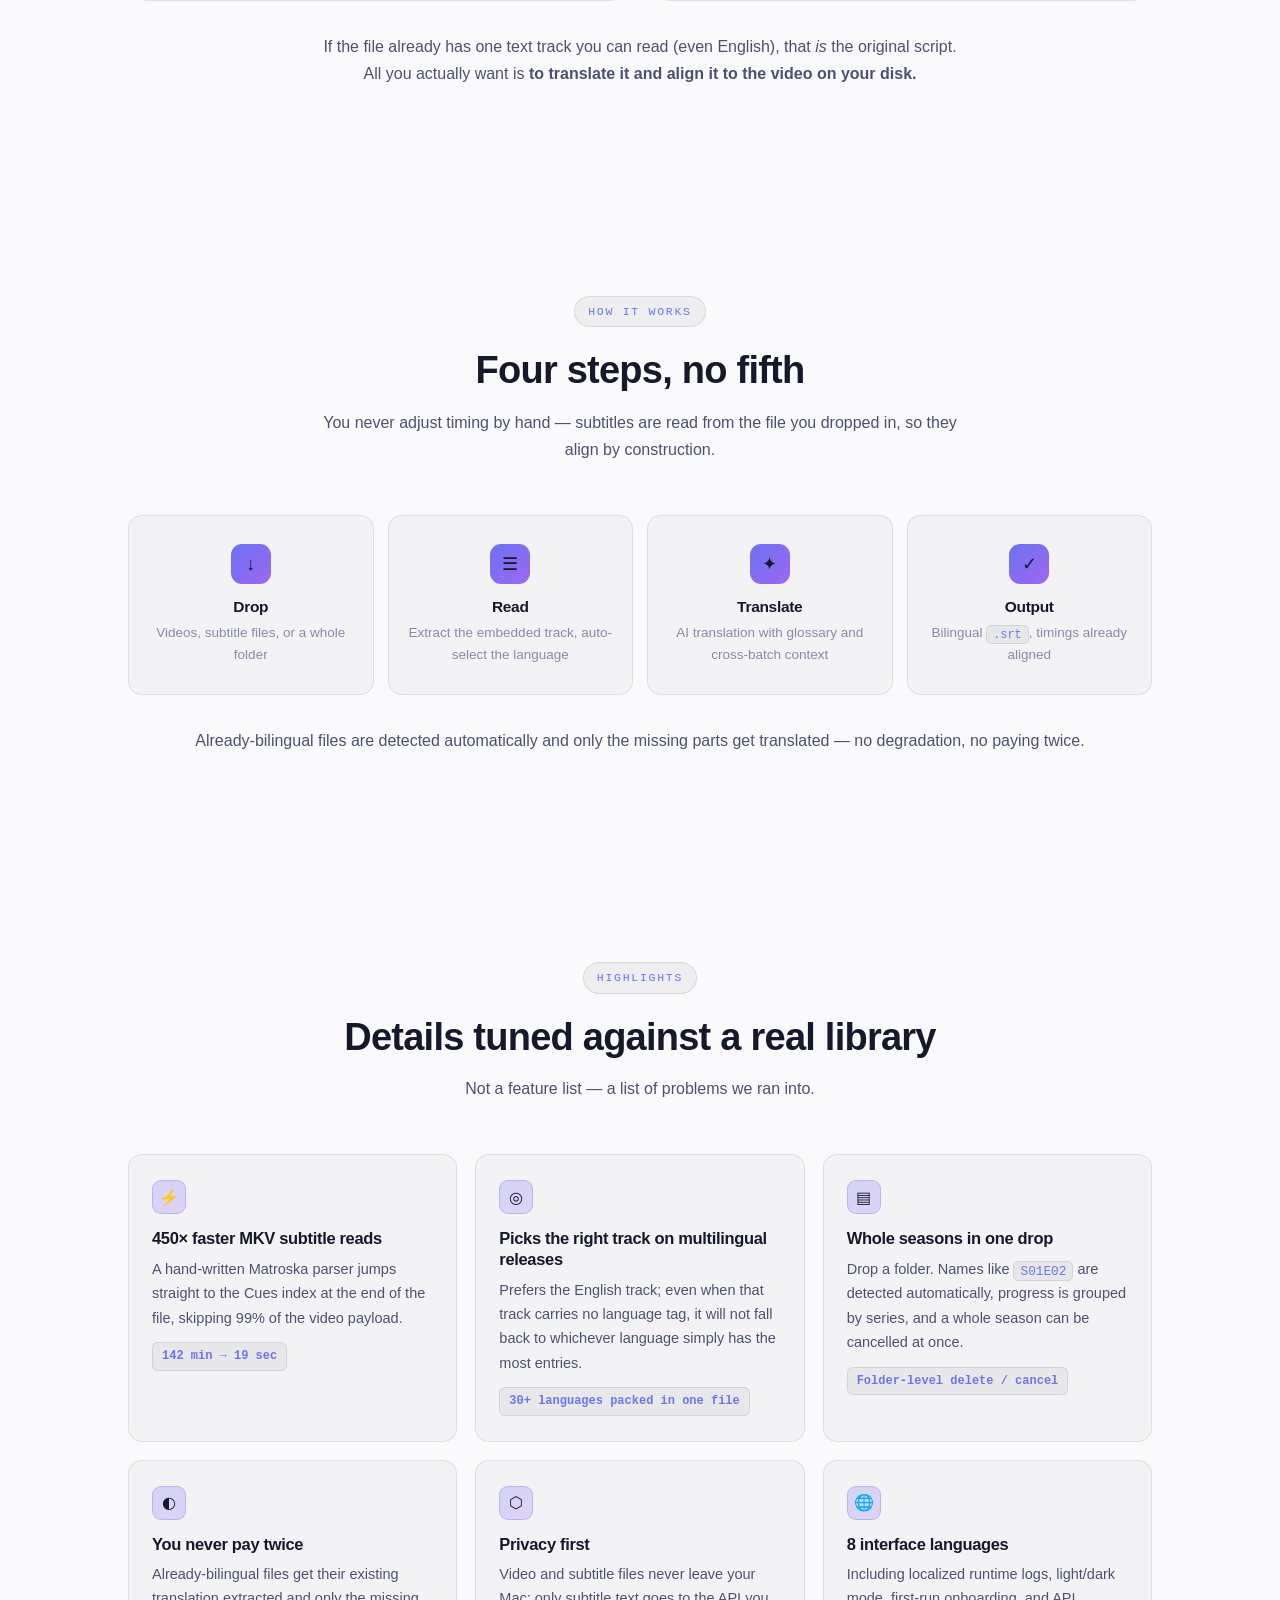
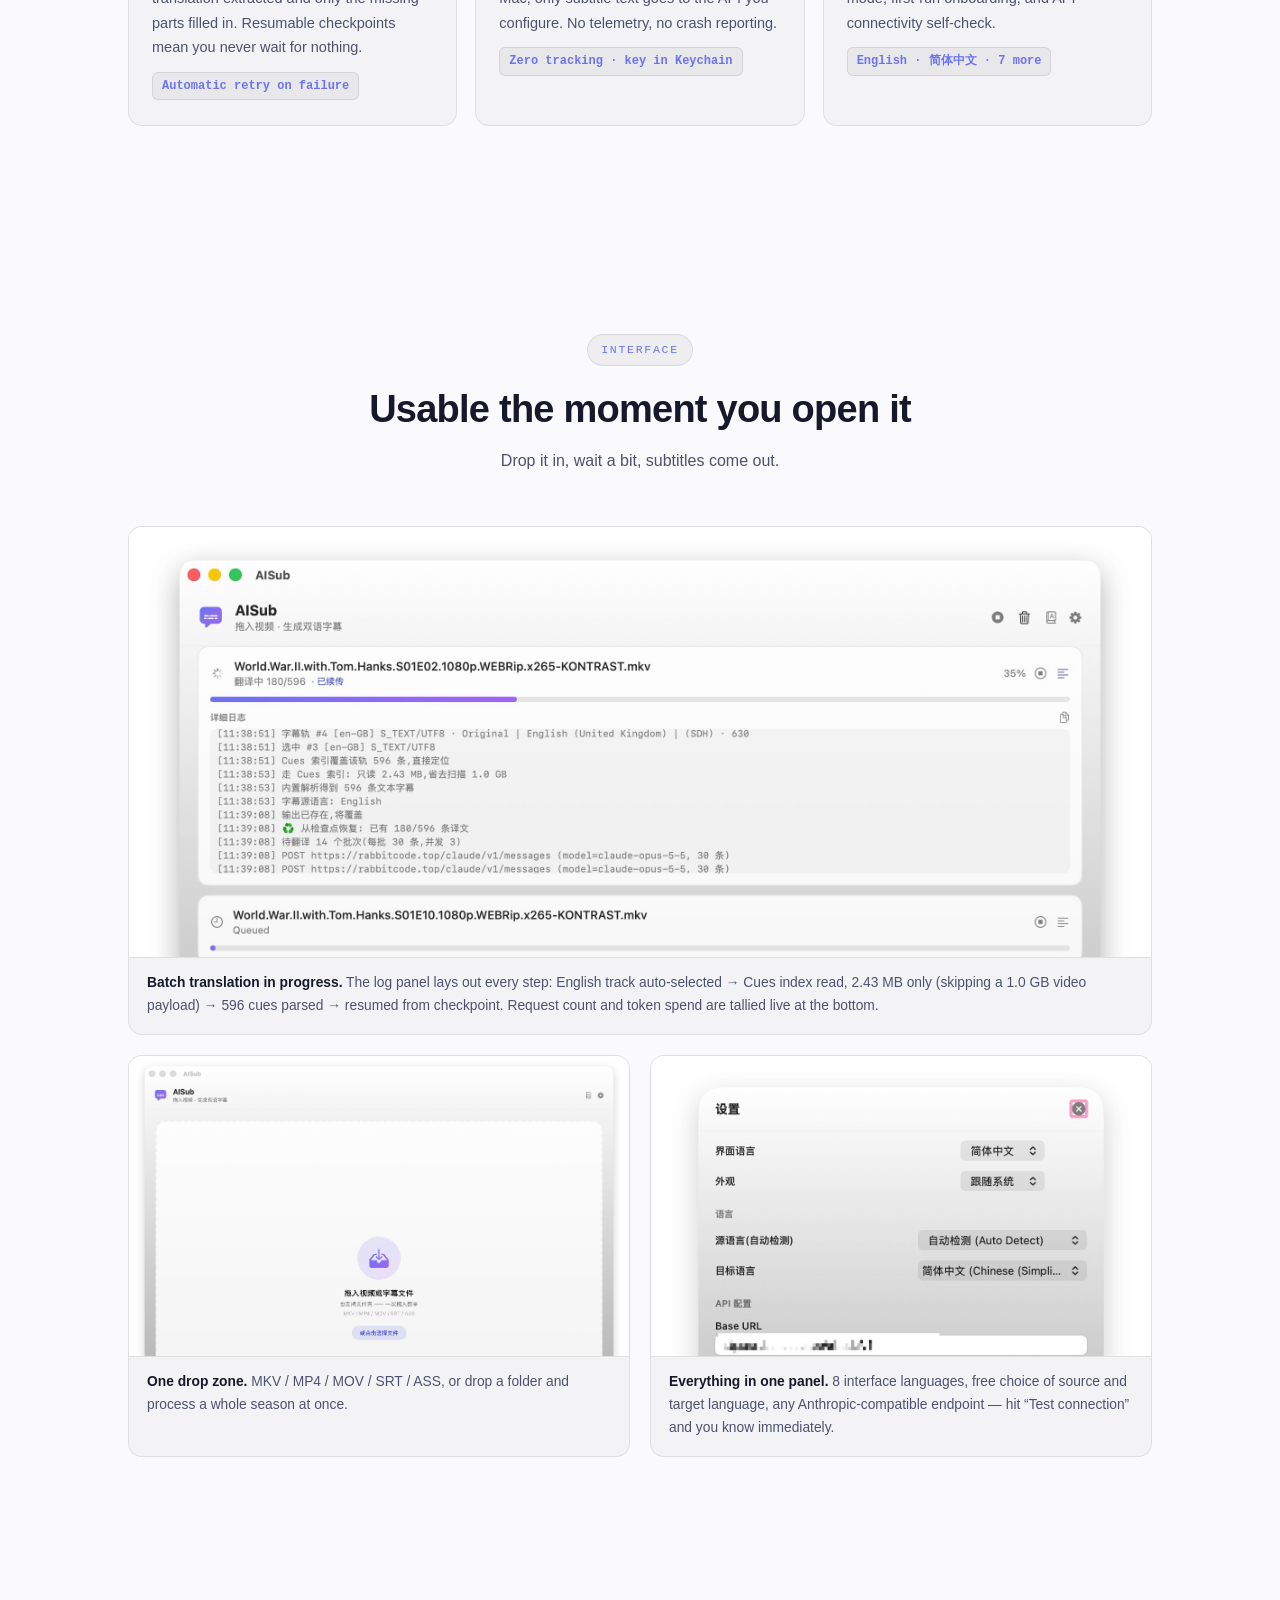
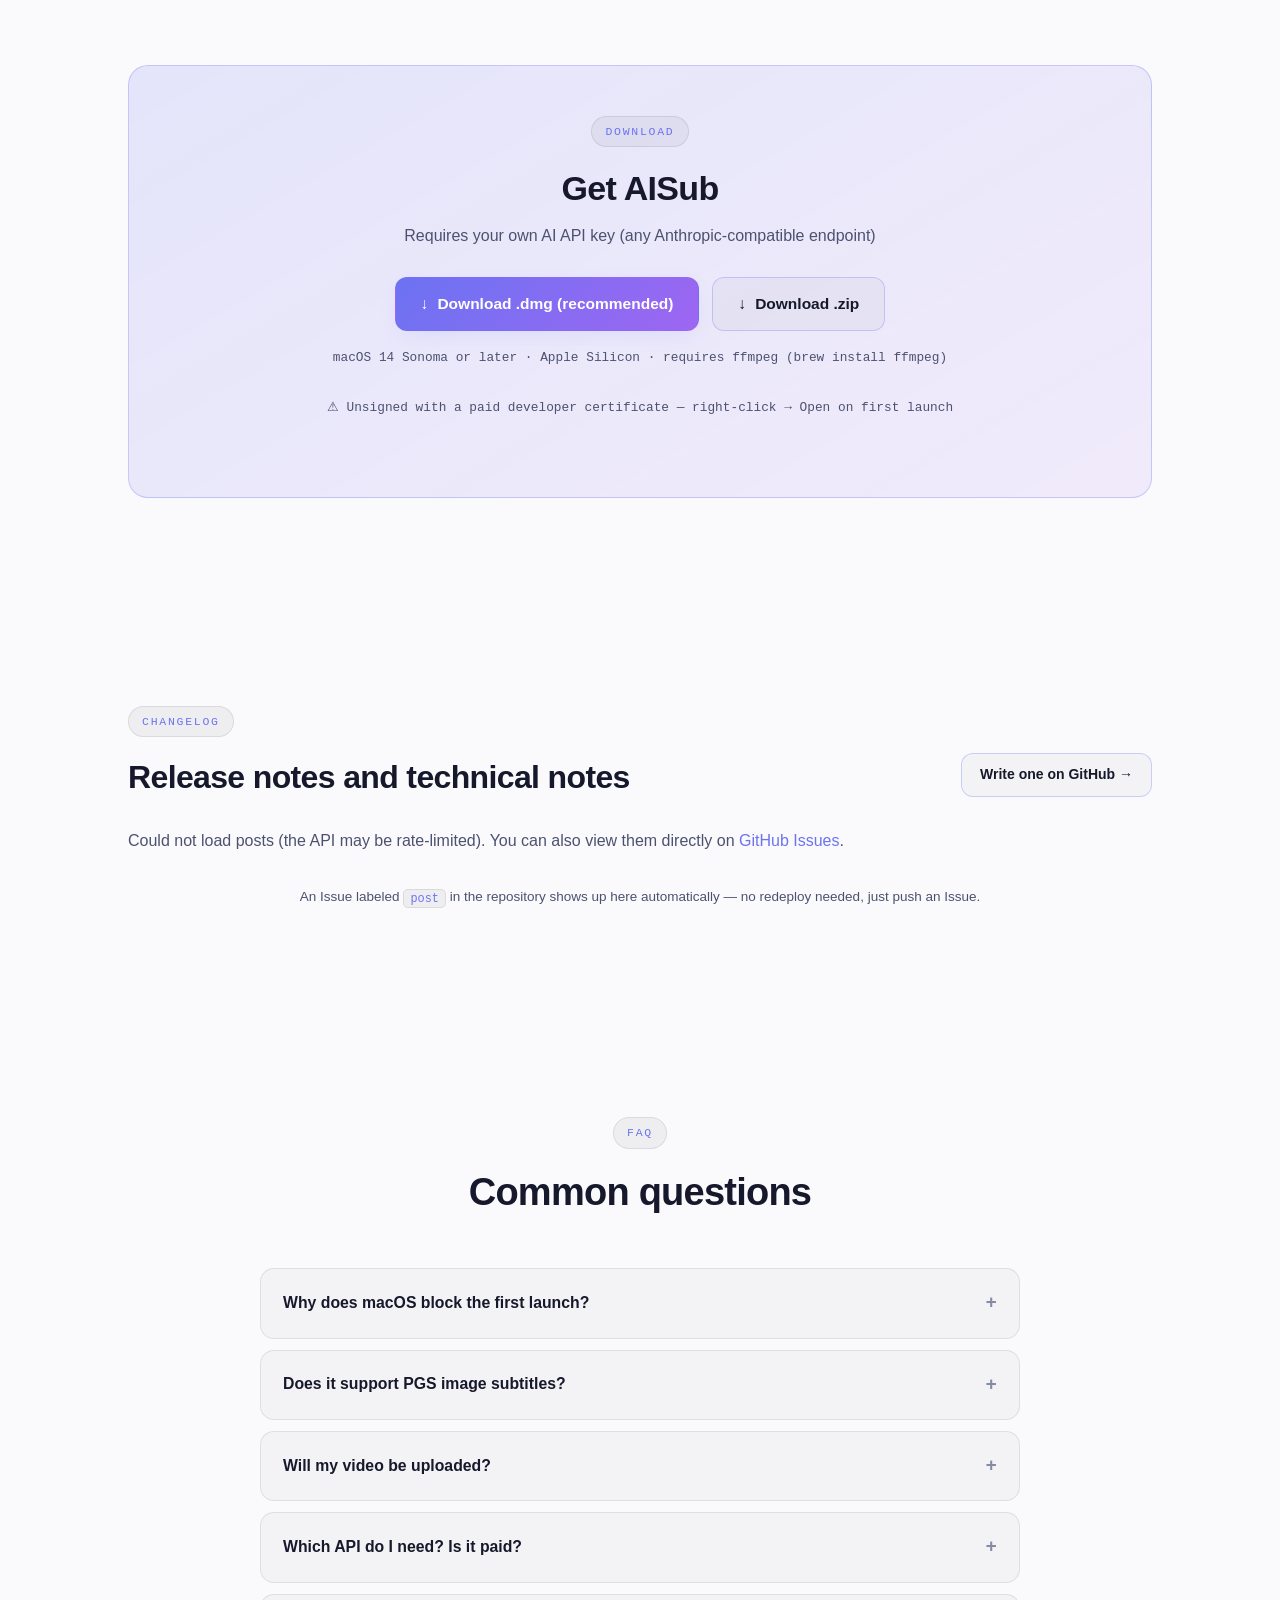
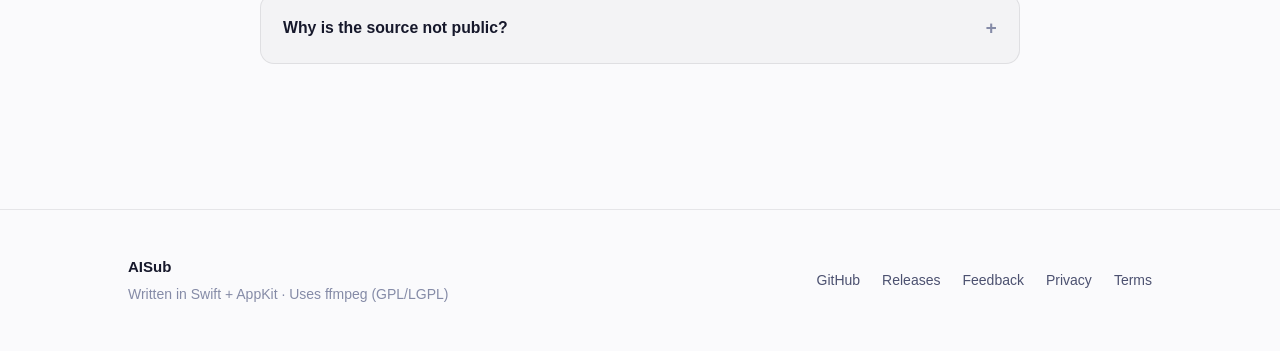
==== commit 64ecdb63: "refactor: Ailyre-inspired design overhaul - 🎨 新设计系统：奶油白背景 + 深蓝金色主题 - 📦 模块化 CSS：6 个专用样式文件（tokens, bas" ====
--- a/index.html
+++ b/index.html
@@ -20,6 +20,11 @@
 <meta name="twitter:image:alt" content="AISub, a native macOS app that turns videos into bilingual subtitles by translating the embedded subtitle track with AI">
 <meta name="twitter:card" content="summary_large_image">
 <link rel="icon" type="image/png" href="assets/logo.png">
+<link rel="stylesheet" href="assets/css/tokens.css">
+<link rel="stylesheet" href="assets/css/base.css">
+<link rel="stylesheet" href="assets/css/backgrounds.css">
+<link rel="stylesheet" href="assets/css/components.css">
+<link rel="stylesheet" href="assets/css/navigation.css">
 <link rel="stylesheet" href="assets/css/style.css">
 </head>
 <body>
@@ -382,7 +387,8 @@
   <img id="lightboxImg" src="" alt="">
 </div>
 
+<script src="assets/js/reveal.js"></script>
 <script src="assets/js/i18n.js"></script>
 <script src="assets/js/main.js"></script>
 </body>
-</html>+</html>
--- a/assets/css/tokens.css
+++ b/assets/css/tokens.css
@@ -0,0 +1,168 @@
+/* ==========================================================================
+   Design Tokens — Ailyre 风格
+   奶油白 + 深蓝 + 金色，温暖诗意的极简设计
+   ========================================================================== */
+
+:root {
+  /* 主色调 - Ailyre 配色 */
+  --primary:      #263879;    /* 深蓝 */
+  --accent:       #bb8749;    /* 金色 */
+  --accent-dim:   #9d7341;
+  
+  /* 浅色主题（默认） */
+  --bg:           #f5f6f3;    /* 奶油白背景 */
+  --bg-2:         #ffffff;    /* 纯白 */
+  --surface:      rgba(38, 56, 121, 0.025);
+  --surface-2:    rgba(38, 56, 121, 0.045);
+  --border:       rgba(38, 56, 121, 0.1);
+  --border-lit:   rgba(187, 135, 73, 0.2);
+  
+  --text:         #1a2332;    /* 深灰蓝 */
+  --text-dim:     #495566;
+  --text-mute:    #6b7785;
+  
+  --accent-glow:  rgba(187, 135, 73, 0.15);
+  --primary-glow: rgba(38, 56, 121, 0.12);
+  --grid-opacity: 0.04;
+  
+  color-scheme: light;
+}
+
+/* 深色模式 */
+@media (prefers-color-scheme: dark) {
+  html:not([data-theme="light"]) {
+    --bg:           #0B0C15;
+    --bg-2:         #10121E;
+    --surface:      rgba(255, 255, 255, 0.035);
+    --surface-2:    rgba(255, 255, 255, 0.065);
+    --border:       rgba(255, 255, 255, 0.085);
+    --border-lit:   rgba(187, 135, 73, 0.3);
+    
+    --text:         #EFEFF6;
+    --text-dim:     #A2A7C0;
+    --text-mute:    #6A6F8C;
+    
+    --accent-glow:  rgba(187, 135, 73, 0.32);
+    --primary-glow: rgba(38, 56, 121, 0.42);
+    --grid-opacity: 0.028;
+    
+    color-scheme: dark;
+  }
+}
+
+html[data-theme="dark"] {
+  --bg:           #0B0C15;
+  --bg-2:         #10121E;
+  --surface:      rgba(255, 255, 255, 0.035);
+  --surface-2:    rgba(255, 255, 255, 0.065);
+  --border:       rgba(255, 255, 255, 0.085);
+  --border-lit:   rgba(187, 135, 73, 0.3);
+  
+  --text:         #EFEFF6;
+  --text-dim:     #A2A7C0;
+  --text-mute:    #6A6F8C;
+  
+  --accent-glow:  rgba(187, 135, 73, 0.32);
+  --primary-glow: rgba(38, 56, 121, 0.42);
+  --grid-opacity: 0.028;
+  
+  color-scheme: dark;
+}
+
+html[data-theme="light"] {
+  --bg:           #f5f6f3;
+  --bg-2:         #ffffff;
+  --surface:      rgba(38, 56, 121, 0.025);
+  --surface-2:    rgba(38, 56, 121, 0.045);
+  --border:       rgba(38, 56, 121, 0.1);
+  --border-lit:   rgba(187, 135, 73, 0.2);
+  
+  --text:         #1a2332;
+  --text-dim:     #495566;
+  --text-mute:    #6b7785;
+  
+  --accent-glow:  rgba(187, 135, 73, 0.15);
+  --primary-glow: rgba(38, 56, 121, 0.12);
+  --grid-opacity: 0.04;
+  
+  color-scheme: light;
+}
+
+/* 字体 */
+:root {
+  --serif: "Playfair Display", "Fraunces", Georgia, serif;
+  --sans: -apple-system, BlinkMacSystemFont, "Segoe UI", "PingFang SC",
+          "Hiragino Sans GB", "Microsoft YaHei", Roboto, Helvetica, Arial, sans-serif;
+  --mono: ui-monospace, "SF Mono", SFMono-Regular, "JetBrains Mono", Menlo,
+          Consolas, "Liberation Mono", "Courier New", monospace;
+}
+
+/* 圆角 */
+:root {
+  --radius-sm:    6px;
+  --radius:       12px;
+  --radius-md:    14px;
+  --radius-lg:    20px;
+  --radius-xl:    28px;
+  --radius-full:  999px;
+}
+
+/* 间距 */
+:root {
+  --space-xs:     8px;
+  --space-sm:     12px;
+  --space-md:     16px;
+  --space-lg:     24px;
+  --space-xl:     32px;
+  --space-2xl:    48px;
+  --space-3xl:    64px;
+  --space-4xl:    96px;
+  
+  --gutter:       32px;
+  --maxw:         1040px;
+}
+
+/* 动画 */
+:root {
+  --ease:         cubic-bezier(0.25, 1, 0.5, 1);
+  --ease-in:      cubic-bezier(0.4, 0, 1, 1);
+  --ease-out:     cubic-bezier(0, 0, 0.2, 1);
+  
+  --duration-xs:  0.16s;
+  --duration-sm:  0.2s;
+  --duration-md:  0.3s;
+  --duration-lg:  0.5s;
+  --duration-xl:  0.7s;
+}
+
+/* 阴影 */
+:root {
+  --shadow-sm:    0 2px 8px -2px rgba(38, 56, 121, 0.08);
+  --shadow:       0 4px 16px -4px rgba(38, 56, 121, 0.12);
+  --shadow-lg:    0 8px 24px -6px rgba(38, 56, 121, 0.15);
+  --shadow-xl:    0 16px 48px -12px rgba(38, 56, 121, 0.2);
+  
+  --shadow-accent: 0 6px 22px -7px var(--accent-glow);
+  --shadow-accent-lg: 0 12px 30px -9px var(--accent-glow);
+}
+
+/* Z-index */
+:root {
+  --z-background:  -2;
+  --z-backdrop:    -1;
+  --z-base:        0;
+  --z-raised:      10;
+  --z-dropdown:    100;
+  --z-sticky:      200;
+  --z-overlay:     500;
+  --z-modal:       1000;
+  --z-toast:       2000;
+}
+
+/* 断点 */
+:root {
+  --bp-sm:        480px;
+  --bp-md:        768px;
+  --bp-lg:        1024px;
+  --bp-xl:        1280px;
+}
--- a/assets/css/base.css
+++ b/assets/css/base.css
@@ -0,0 +1,104 @@
+/* ==========================================================================
+   AISub Base Styles — 基础样式
+   ========================================================================== */
+
+*, *::before, *::after {
+  box-sizing: border-box;
+}
+
+html {
+  scroll-behavior: smooth;
+  scroll-padding-top: 76px;
+  -webkit-text-size-adjust: 100%;
+}
+
+body {
+  margin: 0;
+  font-family: var(--sans);
+  background: var(--bg);
+  color: var(--text);
+  font-size: 16px;
+  line-height: 1.7;
+  -webkit-font-smoothing: antialiased;
+  -moz-osx-font-smoothing: grayscale;
+  overflow-x: hidden;
+  transition: background var(--duration-md) var(--ease),
+              color var(--duration-md) var(--ease);
+}
+
+img {
+  max-width: 100%;
+  display: block;
+  height: auto;
+}
+
+a {
+  color: var(--accent);
+  text-decoration: none;
+  transition: color var(--duration-sm) var(--ease);
+}
+
+a:hover {
+  color: var(--text);
+}
+
+::selection {
+  background: var(--accent);
+  color: #fff;
+}
+
+code {
+  font-family: var(--mono);
+  font-size: 0.88em;
+  background: var(--surface-2);
+  border: 1px solid var(--border);
+  padding: 1.5px 6px;
+  border-radius: var(--radius-sm);
+  color: var(--accent);
+}
+
+h1, h2, h3, h4, h5, h6 {
+  line-height: 1.25;
+  letter-spacing: -0.02em;
+  margin: 0;
+  font-weight: 700;
+}
+
+p {
+  margin: 0;
+}
+
+button {
+  font-family: inherit;
+  cursor: pointer;
+}
+
+/* 辅助类 */
+.wrap {
+  width: 100%;
+  max-width: var(--maxw);
+  margin: 0 auto;
+  padding: 0 var(--gutter);
+}
+
+.sr-only {
+  position: absolute;
+  width: 1px;
+  height: 1px;
+  padding: 0;
+  margin: -1px;
+  overflow: hidden;
+  clip: rect(0, 0, 0, 0);
+  white-space: nowrap;
+  border-width: 0;
+}
+
+/* 减少动画（无障碍） */
+@media (prefers-reduced-motion: reduce) {
+  *, *::before, *::after {
+    animation-duration: 0.01ms !important;
+    animation-iteration-count: 1 !important;
+    transition-duration: 0.01ms !important;
+    scroll-behavior: auto !important;
+  }
+}
--- a/assets/css/backgrounds.css
+++ b/assets/css/backgrounds.css
@@ -0,0 +1,67 @@
+/* ==========================================================================
+   Background Effects — 背景效果
+   ========================================================================== */
+
+/* Aurora 光晕 */
+.aurora {
+  position: fixed;
+  inset: 0;
+  z-index: var(--z-background);
+  overflow: hidden;
+  pointer-events: none;
+}
+
+.aurora span {
+  position: absolute;
+  border-radius: 50%;
+  filter: blur(100px);
+  animation: drift 24s var(--ease) infinite alternate;
+}
+
+.aurora span:nth-child(1) {
+  width: 620px;
+  height: 620px;
+  background: radial-gradient(circle, var(--primary) 0%, transparent 70%);
+  top: -260px;
+  left: -180px;
+  opacity: 0.08;
+}
+
+.aurora span:nth-child(2) {
+  width: 540px;
+  height: 540px;
+  background: radial-gradient(circle, var(--accent) 0%, transparent 70%);
+  top: 6%;
+  right: -220px;
+  opacity: 0.06;
+  animation-delay: -8s;
+}
+
+.aurora span:nth-child(3) {
+  width: 460px;
+  height: 460px;
+  background: radial-gradient(circle, rgba(187, 135, 73, 0.5) 0%, transparent 70%);
+  top: 42%;
+  left: 34%;
+  opacity: 0.04;
+  animation-delay: -16s;
+}
+
+@keyframes drift {
+  from { transform: translate3d(0, 0, 0) scale(1); }
+  to   { transform: translate3d(70px, 80px, 0) scale(1.2); }
+}
+
+/* Grid 网格纹理 */
+.grid-tex {
+  position: fixed;
+  inset: 0;
+  z-index: var(--z-backdrop);
+  pointer-events: none;
+  background-image:
+    linear-gradient(rgba(255, 255, 255, var(--grid-opacity)) 1px, transparent 1px),
+    linear-gradient(90deg, rgba(255, 255, 255, var(--grid-opacity)) 1px, transparent 1px);
+  background-size: 60px 60px;
+  mask-image: radial-gradient(ellipse 80% 55% at 50% 0%, #000 30%, transparent 100%);
+  -webkit-mask-image: radial-gradient(ellipse 80% 55% at 50% 0%, #000 30%, transparent 100%);
+}
--- a/assets/css/components.css
+++ b/assets/css/components.css
@@ -0,0 +1,241 @@
+/* ==========================================================================
+   Components — 可复用组件
+   ========================================================================== */
+
+/* ====== 按钮 ====== */
+.btn {
+  display: inline-flex;
+  align-items: center;
+  gap: 9px;
+  padding: 13px 25px;
+  border-radius: var(--radius);
+  font-size: 15.5px;
+  font-weight: 650;
+  border: 1px solid transparent;
+  cursor: pointer;
+  transition: transform var(--duration-sm) var(--ease),
+              box-shadow var(--duration-sm) var(--ease),
+              background var(--duration-sm) var(--ease),
+              border-color var(--duration-sm) var(--ease);
+  text-decoration: none;
+}
+
+.btn:hover {
+  transform: translateY(-2px);
+}
+
+.btn-primary {
+  background: linear-gradient(135deg, var(--primary) 0%, var(--accent) 100%);
+  color: #fff;
+  box-shadow: var(--shadow-accent);
+}
+
+.btn-primary:hover {
+  box-shadow: var(--shadow-accent-lg);
+  color: #fff;
+}
+
+.btn-ghost {
+  background: var(--surface);
+  border-color: var(--border-lit);
+  color: var(--text);
+}
+
+.btn-ghost:hover {
+  background: var(--surface-2);
+  color: var(--text);
+}
+
+/* ====== 卡片 ====== */
+.card {
+  background: var(--surface);
+  border: 1px solid var(--border);
+  border-radius: var(--radius-lg);
+  padding: 32px 30px;
+  position: relative;
+  overflow: hidden;
+  transition: transform var(--duration-md) var(--ease),
+              border-color var(--duration-md) var(--ease),
+              background var(--duration-md) var(--ease));
+}
+
+.card:hover {
+  transform: translateY(-4px);
+  border-color: var(--border-lit);
+  background: var(--surface-2);
+}
+
+.card::before {
+  content: "";
+  position: absolute;
+  top: 0;
+  left: 0;
+  right: 0;
+  height: 2px;
+  background: linear-gradient(90deg, transparent, var(--accent), transparent);
+  opacity: 0;
+  transition: opacity var(--duration-md) var(--ease);
+}
+
+.card:hover::before {
+  opacity: 1;
+}
+
+/* ====== Eyebrow 标签 ====== */
+.eyebrow {
+  display: inline-block;
+  font-family: var(--mono);
+  font-size: 11.5px;
+  letter-spacing: 0.15em;
+  text-transform: uppercase;
+  color: var(--accent);
+  background: var(--surface-2);
+  border: 1px solid var(--border);
+  padding: 5px 13px;
+  border-radius: var(--radius-full);
+  margin-bottom: 20px;
+}
+
+/* ====== Badge ====== */
+.badge {
+  display: inline-flex;
+  align-items: center;
+  gap: 6px;
+  font-size: 12px;
+  font-weight: 600;
+  padding: 4px 10px;
+  border-radius: var(--radius-sm);
+  background: var(--surface-2);
+  border: 1px solid var(--border);
+}
+
+.badge::before {
+  content: "";
+  width: 6px;
+  height: 6px;
+  border-radius: 50%;
+  background: var(--accent);
+  box-shadow: 0 0 8px var(--accent);
+  animation: pulse 2.6s ease-in-out infinite;
+}
+
+@keyframes pulse {
+  0%, 100% { opacity: 1; }
+  50% { opacity: 0.3; }
+}
+
+/* ====== Section 头部 ====== */
+.section-head {
+  text-align: center;
+  margin: 0 auto 52px;
+  max-width: 640px;
+}
+
+.section-head h2 {
+  font-size: clamp(27px, 4vw, 38px);
+  font-weight: 800;
+  margin-bottom: 14px;
+  color: var(--text);
+}
+
+.section-head p {
+  color: var(--text-dim);
+  font-size: 16px;
+}
+
+section {
+  padding: 104px 0;
+}
+
+@media (max-width: 820px) {
+  section {
+    padding: 72px 0;
+  }
+}
+
+/* ====== 输入框 ====== */
+input[type="text"],
+input[type="email"],
+textarea {
+  font-family: var(--sans);
+  font-size: 15px;
+  padding: 12px 16px;
+  background: var(--surface);
+  border: 1px solid var(--border);
+  border-radius: var(--radius-md);
+  color: var(--text);
+  width: 100%;
+  transition: border-color var(--duration-sm) var(--ease),
+              background var(--duration-sm) var(--ease);
+}
+
+input[type="text"]:focus,
+input[type="email"]:focus,
+textarea:focus {
+  outline: none;
+  border-color: var(--accent);
+  background: var(--surface-2);
+}
+
+textarea {
+  resize: vertical;
+  min-height: 100px;
+}
+
+/* ====== 开关 ====== */
+.theme-btn {
+  background: var(--surface);
+  border: 1px solid var(--border);
+  color: var(--text-dim);
+  width: 32px;
+  height: 32px;
+  border-radius: var(--radius);
+  cursor: pointer;
+  display: grid;
+  place-items: center;
+  font-size: 14px;
+  transition: border-color var(--duration-sm) var(--ease),
+              color var(--duration-sm) var(--ease);
+}
+
+.theme-btn:hover {
+  border-color: var(--accent);
+  color: var(--text);
+}
+
+/* ====== 渐入动画 ====== */
+[data-reveal] {
+  opacity: 0;
+  transform: translateY(24px);
+  transition: opacity var(--duration-xl) var(--ease),
+              transform var(--duration-xl) var(--ease);
+}
+
+[data-reveal].in {
+  opacity: 1;
+  transform: none;
+}
+
+[data-reveal-delay="80"] {
+  transition-delay: 0.08s;
+}
+
+[data-reveal-delay="120"] {
+  transition-delay: 0.12s;
+}
+
+[data-reveal-delay="160"] {
+  transition-delay: 0.16s;
+}
+
+[data-reveal-delay="240"] {
+  transition-delay: 0.24s;
+}
+
+[data-reveal-delay="320"] {
+  transition-delay: 0.32s;
+}
+
+[data-reveal-delay="400"] {
+  transition-delay: 0.4s;
+}
--- a/assets/css/navigation.css
+++ b/assets/css/navigation.css
@@ -0,0 +1,229 @@
+/* ==========================================================================
+   Navigation — 导航栏
+   ========================================================================== */
+
+.nav {
+  position: sticky;
+  top: 0;
+  z-index: var(--z-sticky);
+  backdrop-filter: blur(12px) saturate(120%);
+  -webkit-backdrop-filter: blur(12px) saturate(120%);
+  background: color-mix(in srgb, var(--bg) 90%, transparent);
+  border-bottom: 1px solid transparent;
+  transition: border-color var(--duration-md) var(--ease),
+              background var(--duration-md) var(--ease);
+}
+
+.nav.scrolled {
+  border-bottom-color: var(--border);
+  background: color-mix(in srgb, var(--bg) 95%, transparent);
+}
+
+.nav-inner {
+  display: flex;
+  align-items: center;
+  gap: 24px;
+  height: 60px;
+}
+
+.nav-brand {
+  display: flex;
+  align-items: center;
+  gap: 9px;
+  font-weight: 800;
+  font-size: 16.5px;
+  color: var(--text);
+  flex-shrink: 0;
+  transition: color var(--duration-sm) var(--ease);
+}
+
+.nav-brand:hover {
+  color: var(--accent);
+}
+
+.nav-brand img {
+  width: 25px;
+  height: 25px;
+  border-radius: 7px;
+}
+
+.nav-links {
+  display: flex;
+  align-items: center;
+  gap: 24px;
+  margin-left: auto;
+}
+
+.nav-links > a {
+  color: var(--text-dim);
+  font-size: 14.5px;
+  font-weight: 500;
+  transition: color var(--duration-sm) var(--ease);
+  white-space: nowrap;
+}
+
+.nav-links > a:hover {
+  color: var(--text);
+}
+
+.nav-cta {
+  background: linear-gradient(135deg, var(--primary) 0%, var(--accent) 100%);
+  color: #fff !important;
+  padding: 7px 15px;
+  border-radius: var(--radius);
+  font-weight: 620;
+  font-size: 14px;
+  box-shadow: var(--shadow-accent);
+  transition: transform var(--duration-sm) var(--ease),
+              box-shadow var(--duration-sm) var(--ease);
+}
+
+.nav-cta:hover {
+  transform: translateY(-1px);
+  box-shadow: var(--shadow-accent-lg);
+}
+
+.nav-tools {
+  display: flex;
+  align-items: center;
+  gap: 10px;
+}
+
+/* 语言切换 */
+.lang-switch {
+  position: relative;
+}
+
+.lang-btn {
+  display: inline-flex;
+  align-items: center;
+  gap: 6px;
+  background: var(--surface);
+  border: 1px solid var(--border);
+  color: var(--text-dim);
+  padding: 6px 11px;
+  border-radius: var(--radius);
+  font-size: 13.5px;
+  font-weight: 550;
+  cursor: pointer;
+  font-family: inherit;
+  transition: border-color var(--duration-sm) var(--ease),
+              color var(--duration-sm) var(--ease);
+  white-space: nowrap;
+}
+
+.lang-btn:hover {
+  border-color: var(--accent);
+  color: var(--text);
+}
+
+.lang-btn .chev {
+  font-size: 9px;
+  opacity: 0.6;
+}
+
+.lang-menu {
+  position: absolute;
+  top: calc(100% + 8px);
+  right: 0;
+  min-width: 182px;
+  background: var(--bg-2);
+  border: 1px solid var(--border-lit);
+  border-radius: var(--radius-md);
+  padding: 6px;
+  box-shadow: var(--shadow-xl);
+  opacity: 0;
+  visibility: hidden;
+  transform: translateY(-6px);
+  transition: opacity var(--duration-sm) var(--ease),
+              transform var(--duration-sm) var(--ease),
+              visibility var(--duration-sm);
+  z-index: var(--z-dropdown);
+}
+
+.lang-switch.open .lang-menu {
+  opacity: 1;
+  visibility: visible;
+  transform: translateY(0);
+}
+
+.lang-menu a {
+  display: flex;
+  align-items: center;
+  justify-content: space-between;
+  gap: 10px;
+  padding: 8px 11px;
+  border-radius: var(--radius-sm);
+  font-size: 14px;
+  color: var(--text-dim);
+  transition: background var(--duration-xs) var(--ease),
+              color var(--duration-xs) var(--ease);
+}
+
+.lang-menu a:hover {
+  background: var(--surface-2);
+  color: var(--text);
+}
+
+.lang-menu a.active {
+  color: var(--accent);
+  font-weight: 620;
+}
+
+.lang-menu a .tick {
+  font-size: 11px;
+}
+
+/* 移动端导航 */
+.nav-toggle {
+  display: none;
+  background: none;
+  border: 0;
+  color: var(--text);
+  font-size: 21px;
+  cursor: pointer;
+  padding: 4px 8px;
+  line-height: 1;
+}
+
+@media (max-width: 900px) {
+  .nav-toggle {
+    display: block;
+    order: 3;
+  }
+  
+  .nav-inner > .nav-links {
+    position: fixed;
+    inset: 60px 0 auto 0;
+    flex-direction: column;
+    align-items: stretch;
+    gap: 0;
+    background: var(--bg-2);
+    border-bottom: 1px solid var(--border);
+    padding: 8px 0;
+    transform: translateY(-140%);
+    transition: transform var(--duration-md) var(--ease);
+    margin-left: 0;
+  }
+  
+  .nav-inner > .nav-links.open {
+    transform: translateY(0);
+  }
+  
+  .nav-links > a {
+    padding: 12px var(--gutter);
+    width: 100%;
+  }
+  
+  .nav-links > .nav-cta {
+    width: calc(100% - var(--gutter) * 2);
+    margin: 6px var(--gutter) 10px;
+    text-align: center;
+  }
+}
+
+@media (max-width: 820px) {
+  :root {
+    --gutter: 20px;
+  }
+}
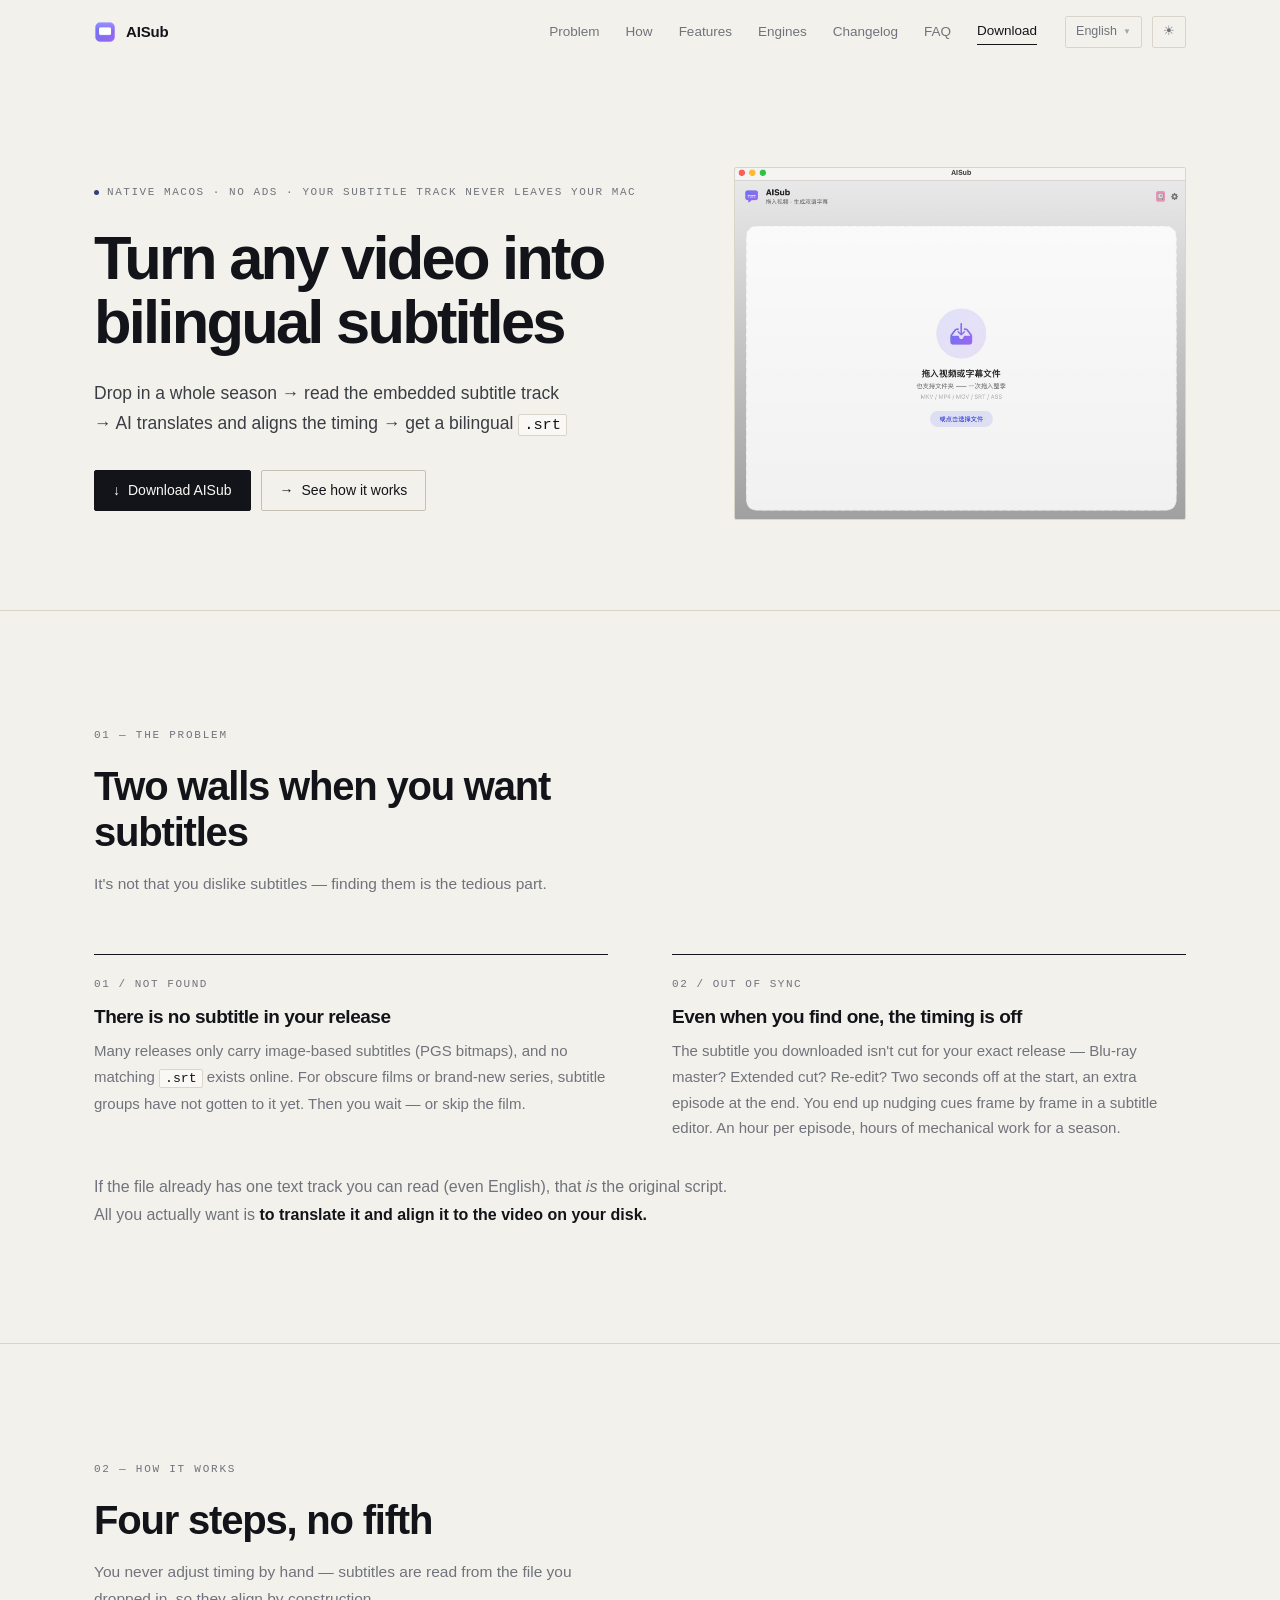
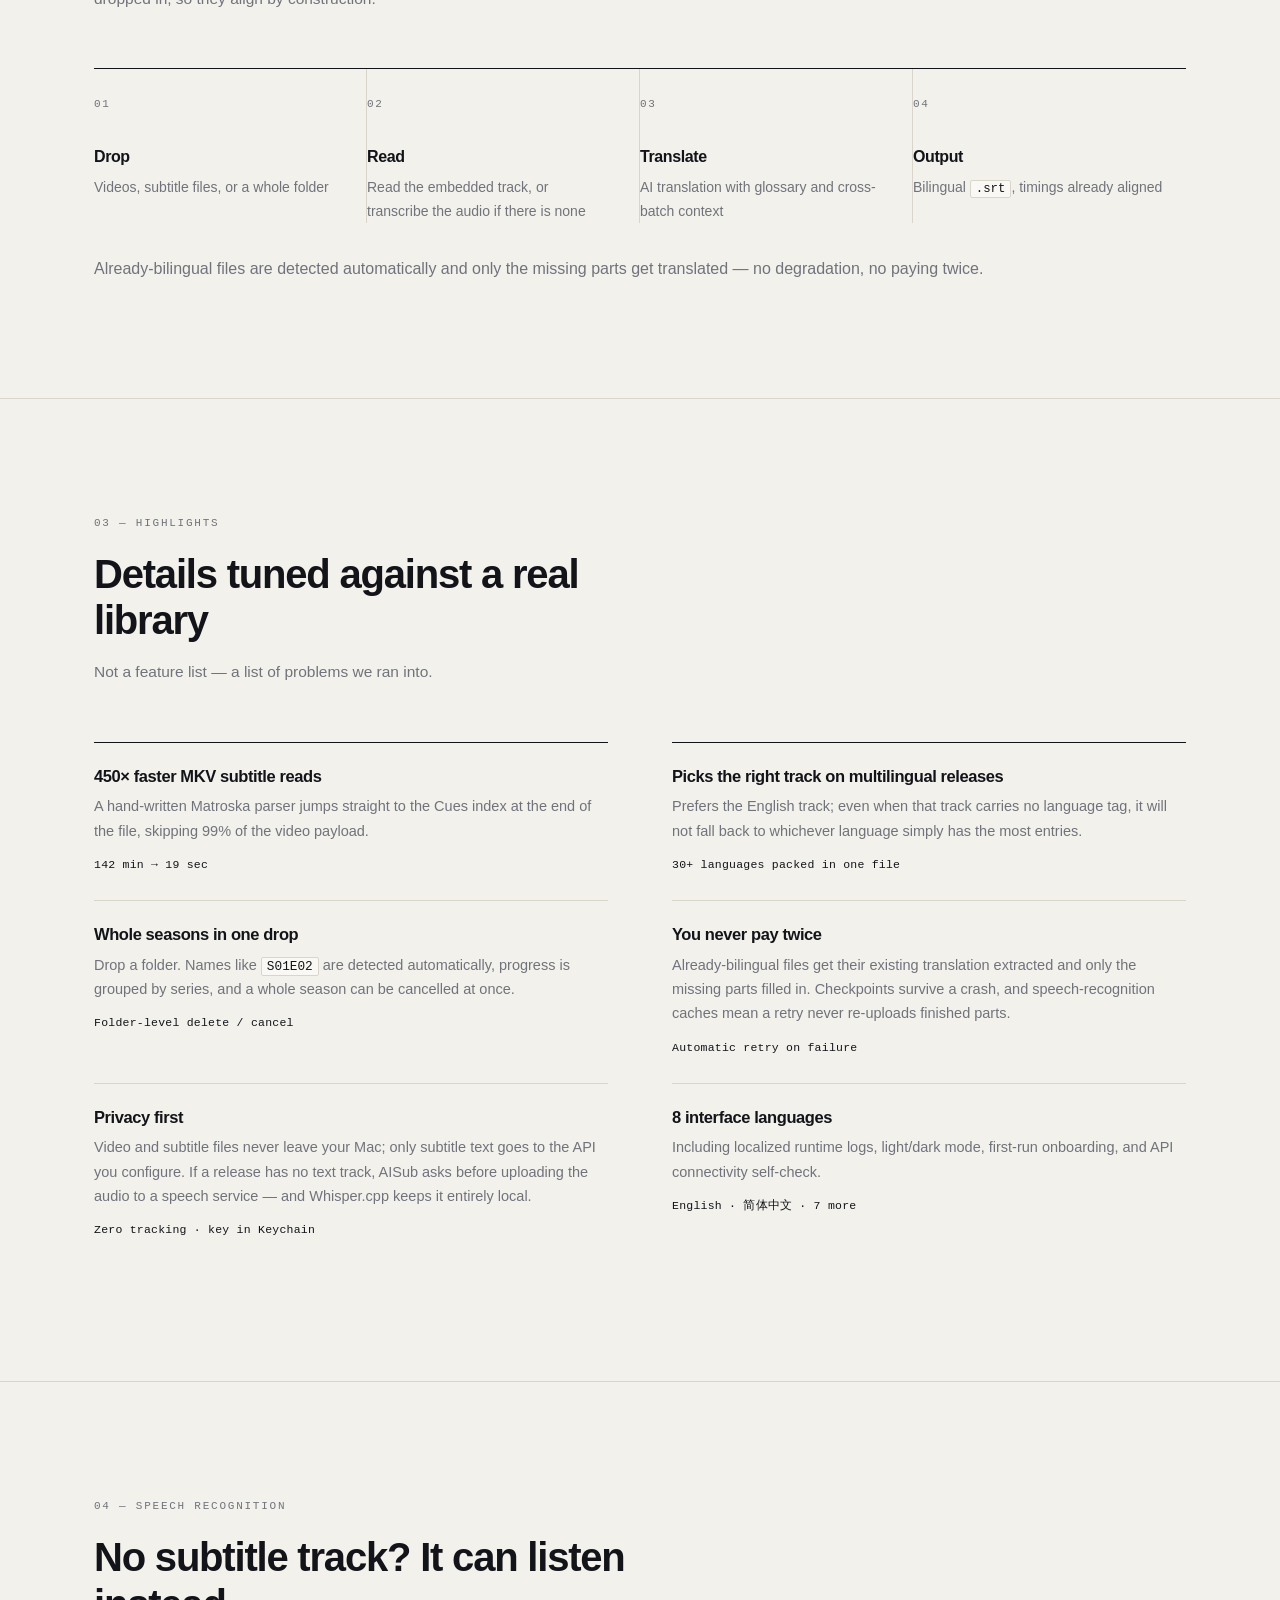
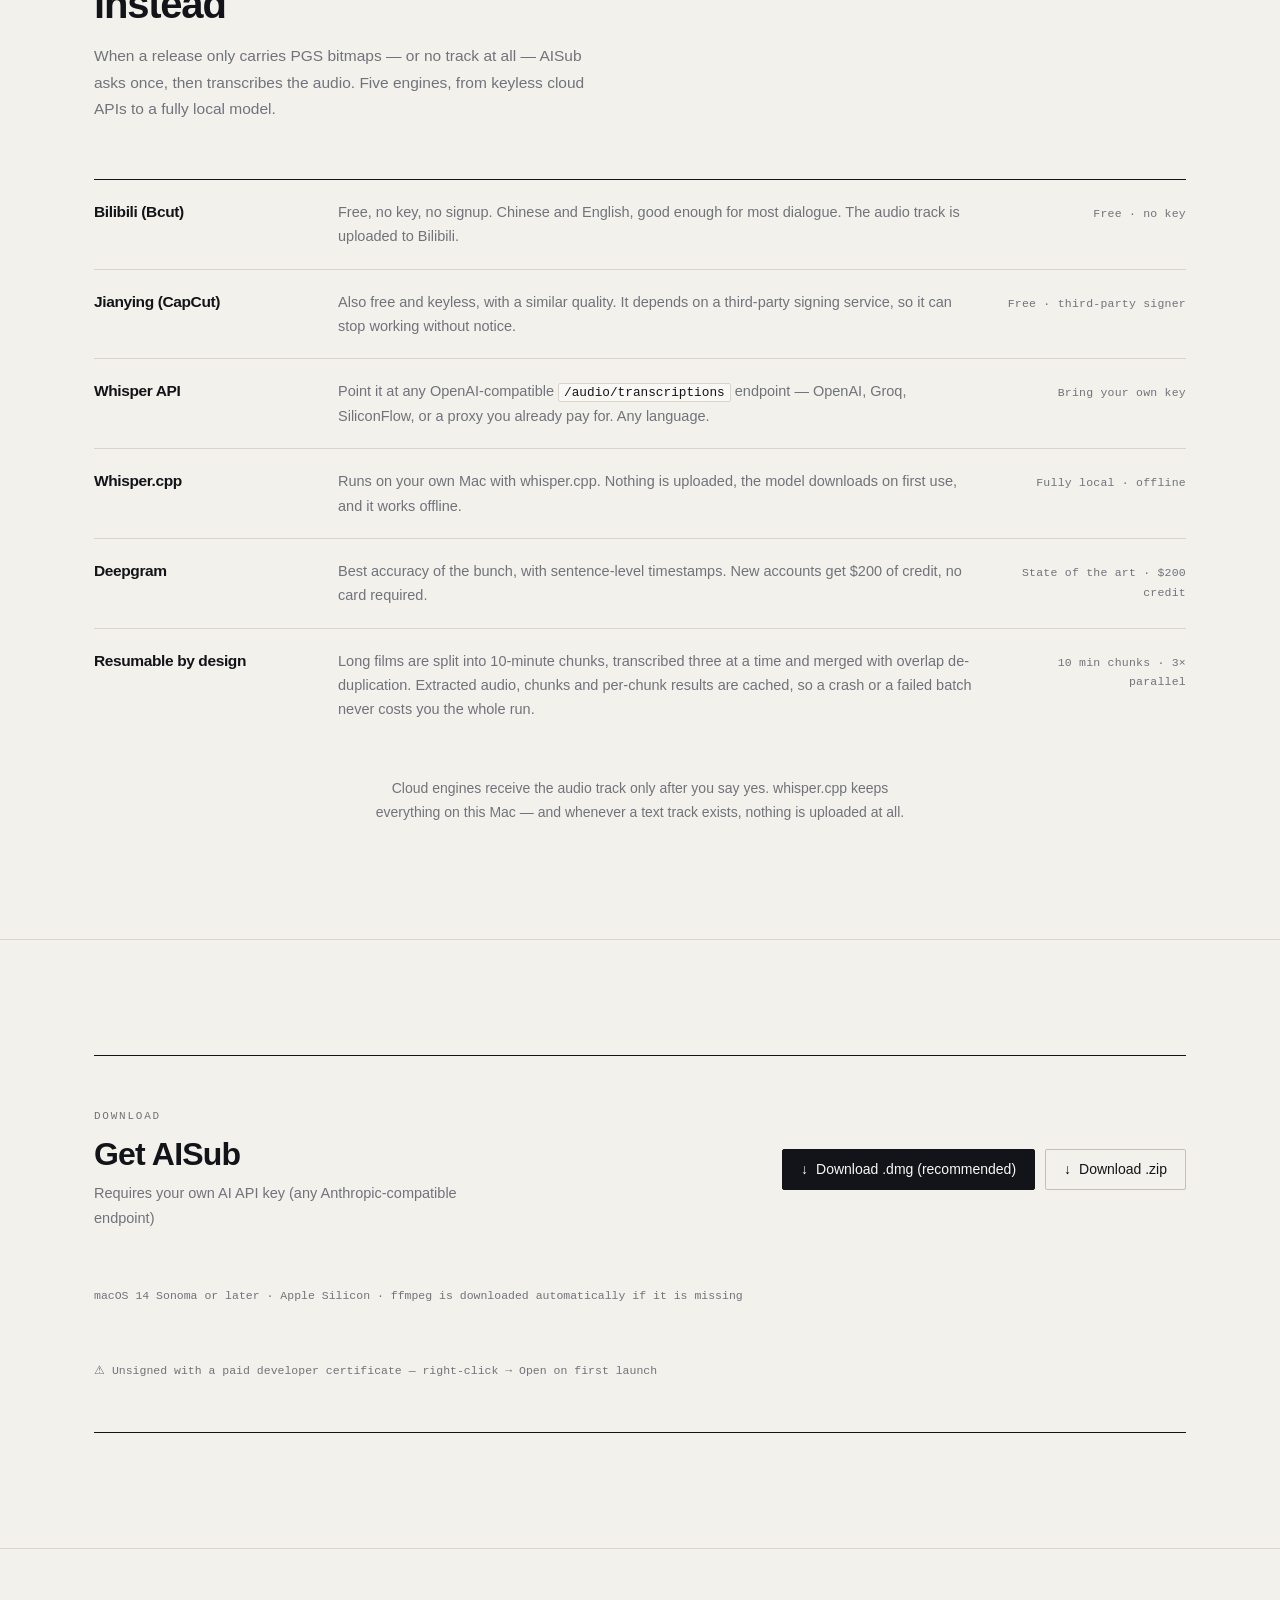
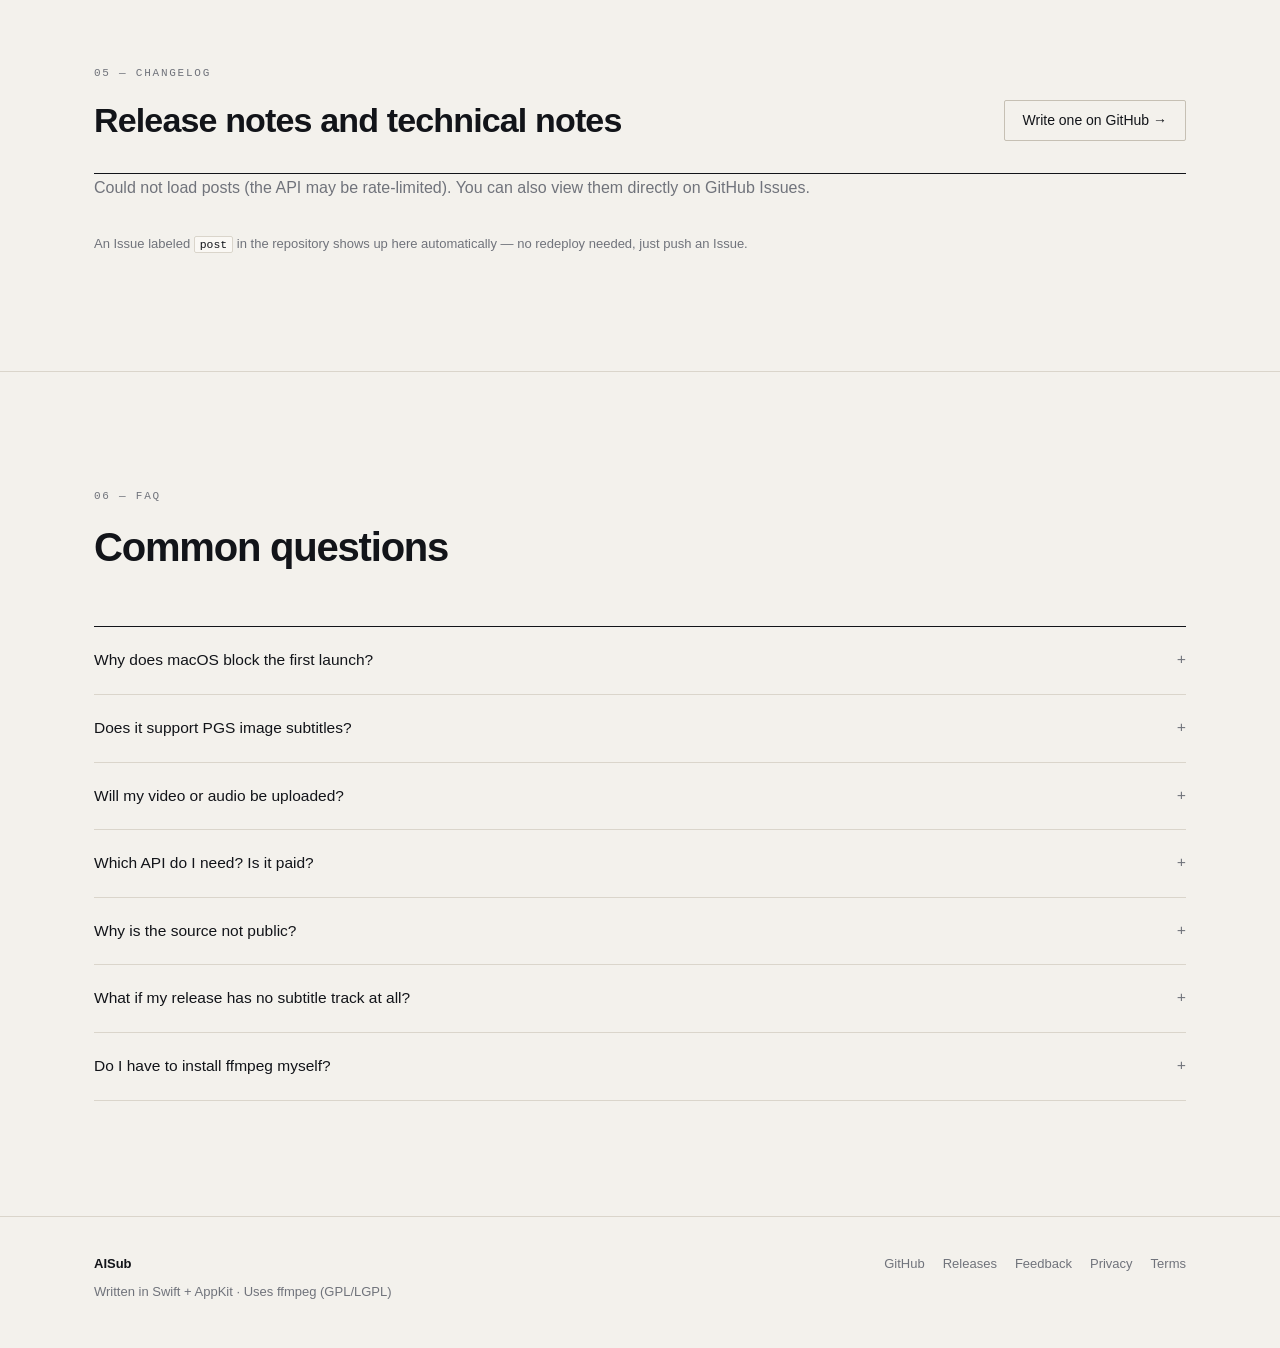
==== commit 837f5ede: "Site: editorial redesign, speech-recognition section, privacy corrections - Replace the gradient/aur" ====
--- a/index.html
+++ b/index.html
@@ -4,7 +4,7 @@
 <meta charset="utf-8">
 <meta name="viewport" content="width=device-width, initial-scale=1">
 <title>AISub · Bilingual subtitles for any video</title>
-<meta name="description" content="AISub is a macOS app: drop in videos or a whole season, it reads the embedded subtitle track, AI translates and aligns the timing, output bilingual .srt. Files never leave your Mac.">
+<meta name="description" content="AISub is a macOS app: drop in videos or a whole season, read the embedded subtitle track, AI translates and aligns the timing, output bilingual .srt. If a release has no text track, it can transcribe the audio with a local or cloud speech engine.">
 <meta property="og:title" content="AISub — Bilingual subtitles for any video, translated by AI">
 <meta property="og:description" content="Drop in a whole season → read the embedded subtitle track → AI translates and aligns the timing → bilingual .srt out. Native macOS, bring your own API key, no subscription.">
 <meta property="og:type" content="website">
@@ -20,19 +20,10 @@
 <meta name="twitter:image:alt" content="AISub, a native macOS app that turns videos into bilingual subtitles by translating the embedded subtitle track with AI">
 <meta name="twitter:card" content="summary_large_image">
 <link rel="icon" type="image/png" href="assets/logo.png">
-<link rel="stylesheet" href="assets/css/tokens.css">
-<link rel="stylesheet" href="assets/css/base.css">
-<link rel="stylesheet" href="assets/css/backgrounds.css">
-<link rel="stylesheet" href="assets/css/components.css">
-<link rel="stylesheet" href="assets/css/navigation.css">
-<link rel="stylesheet" href="assets/css/style.css">
+<link rel="stylesheet" href="assets/css/editorial.css?v=2">
 </head>
 <body>
 
-<div class="aurora" aria-hidden="true"><span></span><span></span><span></span></div>
-<div class="grid-tex" aria-hidden="true"></div>
-
-<!-- ============================ 导航 ============================ -->
 <nav class="nav">
   <div class="wrap nav-inner">
     <a class="nav-brand" href="#top">
@@ -42,28 +33,28 @@
 
     <div class="nav-links" id="navLinks">
       <a href="#problem" data-i18n="nav.problem">Problem</a>
-      <a href="#how"     data-i18n="nav.how">How</a>
+      <a href="#how" data-i18n="nav.how">How</a>
       <a href="#features" data-i18n="nav.features">Features</a>
-      <a href="#shots"   data-i18n="nav.shots">Screens</a>
+      <a href="#engines" data-i18n="nav.engines">Engines</a>
       <a href="#posts-section" data-i18n="nav.posts">Changelog</a>
-      <a href="#faq"     data-i18n="nav.faq">FAQ</a>
+      <a href="#faq" data-i18n="nav.faq">FAQ</a>
       <a class="nav-cta" href="#download" data-i18n="nav.cta">Download</a>
     </div>
 
     <div class="nav-tools">
       <div class="lang-switch" id="langSwitch">
         <button class="lang-btn" type="button" aria-haspopup="true" aria-expanded="false">
-          <span aria-hidden="true">🌐</span><span class="cur">English</span><span class="chev">▼</span>
+          <span class="cur">English</span><span class="chev">▼</span>
         </button>
         <div class="lang-menu" role="menu">
-          <a href="#" data-lang="en"       role="menuitem">English    <span class="tick"></span></a>
-          <a href="#" data-lang="zh-Hans" role="menuitem">简体中文    <span class="tick"></span></a>
-          <a href="#" data-lang="zh-Hant" role="menuitem">繁體中文    <span class="tick"></span></a>
-          <a href="#" data-lang="ja"      role="menuitem">日本語      <span class="tick"></span></a>
-          <a href="#" data-lang="ko"      role="menuitem">한국어      <span class="tick"></span></a>
-          <a href="#" data-lang="fr"      role="menuitem">Français   <span class="tick"></span></a>
-          <a href="#" data-lang="de"      role="menuitem">Deutsch    <span class="tick"></span></a>
-          <a href="#" data-lang="es"      role="menuitem">Español     <span class="tick"></span></a>
+          <a href="#" data-lang="en"        role="menuitem">English <span class="tick"></span></a>
+          <a href="#" data-lang="zh-Hans"  role="menuitem">简体中文 <span class="tick"></span></a>
+          <a href="#" data-lang="zh-Hant"  role="menuitem">繁體中文 <span class="tick"></span></a>
+          <a href="#" data-lang="ja"       role="menuitem">日本語 <span class="tick"></span></a>
+          <a href="#" data-lang="ko"       role="menuitem">한국어 <span class="tick"></span></a>
+          <a href="#" data-lang="fr"       role="menuitem">Français <span class="tick"></span></a>
+          <a href="#" data-lang="de"       role="menuitem">Deutsch <span class="tick"></span></a>
+          <a href="#" data-lang="es"       role="menuitem">Español <span class="tick"></span></a>
         </div>
       </div>
 
@@ -76,41 +67,41 @@
   </div>
 </nav>
 
-<!-- ============================ Hero ============================ -->
 <header class="hero" id="top">
   <div class="wrap">
-    <div class="hero-badge" data-reveal>
-      <span class="dot"></span>
-      <span data-i18n="hero.badge">Native macOS</span>
-    </div>
-
-    <h1 data-i18n="hero.title" data-reveal data-reveal-delay="80"></h1>
-
-    <p class="hero-sub" data-i18n="hero.sub" data-reveal data-reveal-delay="160"></p>
-
-    <div class="hero-actions" data-reveal data-reveal-delay="240">
-      <a class="btn btn-primary" href="#download">
-        <span aria-hidden="true">↓</span><span data-i18n="hero.cta1">Download</span>
-      </a>
-      <a class="btn btn-ghost" href="#how">
-        <span aria-hidden="true">▸</span><span data-i18n="hero.cta2">How it works</span>
-      </a>
-    </div>
-
-    <p class="hero-meta" id="dlVersion" data-reveal data-reveal-delay="320"
-       data-i18n="hero.version"></p>
-
-    <div class="hero-visual" data-reveal data-reveal-delay="400">
-      <img src="assets/screenshots/01-main.jpg" data-i18n-attr="alt:img.main.alt" width="2266" height="1970">
+    <div class="hero-copy">
+      <div class="hero-badge" data-reveal>
+        <span class="dot"></span>
+        <span data-i18n="hero.badge">Native macOS</span>
+      </div>
+
+      <h1 data-i18n="hero.title" data-reveal data-reveal-delay="80"></h1>
+
+      <p class="hero-sub" data-i18n="hero.sub" data-reveal data-reveal-delay="160"></p>
+
+      <div class="hero-actions" data-reveal data-reveal-delay="240">
+        <a class="btn btn-primary" href="#download">
+          <span aria-hidden="true">↓</span><span data-i18n="hero.cta1">Download</span>
+        </a>
+        <a class="btn btn-ghost" href="#how">
+          <span aria-hidden="true">→</span><span data-i18n="hero.cta2">How it works</span>
+        </a>
+      </div>
+
+      <p class="hero-meta" id="dlVersion" data-reveal data-reveal-delay="320"
+         data-i18n="hero.version"></p>
+    </div>
+
+    <div class="hero-visual" data-reveal data-reveal-delay="200">
+      <img src="assets/screenshots/01-main.jpg" data-zoom data-i18n-attr="alt:img.main.alt" width="1716" height="1336">
     </div>
   </div>
 </header>
 
-<!-- ============================ 痛点 ============================ -->
 <section id="problem">
   <div class="wrap">
     <div class="section-head" data-reveal>
-      <span class="eyebrow" data-i18n="problem.eyebrow"></span>
+      <span class="eyebrow">01 — <span data-i18n="problem.eyebrow"></span></span>
       <h2 data-i18n="problem.title"></h2>
       <p data-i18n="problem.sub"></p>
     </div>
@@ -128,88 +119,80 @@
       </article>
     </div>
 
-    <p class="center dim mt-32" data-i18n="problem.outro" data-reveal></p>
-  </div>
-</section>
-
-<!-- ============================ 原理 ============================ -->
+    <p class="dim mt-32" data-i18n="problem.outro" data-reveal></p>
+  </div>
+</section>
+
 <section id="how">
   <div class="wrap">
     <div class="section-head" data-reveal>
-      <span class="eyebrow" data-i18n="how.eyebrow"></span>
+      <span class="eyebrow">02 — <span data-i18n="how.eyebrow"></span></span>
       <h2 data-i18n="how.title"></h2>
       <p data-i18n="how.sub"></p>
     </div>
 
     <div class="flow" data-reveal>
       <div class="flow-step">
-        <div class="flow-ico" aria-hidden="true">↓</div>
+        <div class="flow-ico" aria-hidden="true">01</div>
         <h4 data-i18n="how.1.title"></h4>
         <p data-i18n="how.1.body"></p>
       </div>
       <div class="flow-step">
-        <div class="flow-ico" aria-hidden="true">☰</div>
+        <div class="flow-ico" aria-hidden="true">02</div>
         <h4 data-i18n="how.2.title"></h4>
         <p data-i18n="how.2.body"></p>
       </div>
       <div class="flow-step">
-        <div class="flow-ico" aria-hidden="true">✦</div>
+        <div class="flow-ico" aria-hidden="true">03</div>
         <h4 data-i18n="how.3.title"></h4>
         <p data-i18n="how.3.body"></p>
       </div>
       <div class="flow-step">
-        <div class="flow-ico" aria-hidden="true">✓</div>
+        <div class="flow-ico" aria-hidden="true">04</div>
         <h4 data-i18n="how.4.title"></h4>
         <p data-i18n="how.4.body"></p>
       </div>
     </div>
 
-    <p class="center dim mt-32" data-i18n="how.outro" data-reveal></p>
-  </div>
-</section>
-
-<!-- ============================ 亮点 ============================ -->
+    <p class="dim mt-32" data-i18n="how.outro" data-reveal></p>
+  </div>
+</section>
+
 <section id="features">
   <div class="wrap">
     <div class="section-head" data-reveal>
-      <span class="eyebrow" data-i18n="feat.eyebrow"></span>
+      <span class="eyebrow">03 — <span data-i18n="feat.eyebrow"></span></span>
       <h2 data-i18n="feat.title"></h2>
       <p data-i18n="feat.sub"></p>
     </div>
 
     <div class="features">
       <div class="feature" data-reveal>
-        <div class="feature-ico" aria-hidden="true">⚡</div>
         <h4 data-i18n="feat.1.title"></h4>
         <p data-i18n="feat.1.body"></p>
         <span class="metric" data-i18n="feat.1.metric"></span>
       </div>
-      <div class="feature" data-reveal data-reveal-delay="80">
-        <div class="feature-ico" aria-hidden="true">◎</div>
+      <div class="feature" data-reveal data-reveal-delay="60">
         <h4 data-i18n="feat.2.title"></h4>
         <p data-i18n="feat.2.body"></p>
         <span class="metric" data-i18n="feat.2.metric"></span>
       </div>
-      <div class="feature" data-reveal data-reveal-delay="160">
-        <div class="feature-ico" aria-hidden="true">▤</div>
+      <div class="feature" data-reveal data-reveal-delay="120">
         <h4 data-i18n="feat.3.title"></h4>
         <p data-i18n="feat.3.body"></p>
         <span class="metric" data-i18n="feat.3.metric"></span>
       </div>
-      <div class="feature" data-reveal data-reveal-delay="240">
-        <div class="feature-ico" aria-hidden="true">◐</div>
+      <div class="feature" data-reveal data-reveal-delay="180">
         <h4 data-i18n="feat.4.title"></h4>
         <p data-i18n="feat.4.body"></p>
         <span class="metric" data-i18n="feat.4.metric"></span>
       </div>
-      <div class="feature" data-reveal>
-        <div class="feature-ico" aria-hidden="true">⬡</div>
+      <div class="feature" data-reveal data-reveal-delay="240">
         <h4 data-i18n="feat.5.title"></h4>
         <p data-i18n="feat.5.body"></p>
         <span class="metric" data-i18n="feat.5.metric"></span>
       </div>
-      <div class="feature" data-reveal data-reveal-delay="80">
-        <div class="feature-ico" aria-hidden="true">🌐</div>
+      <div class="feature" data-reveal data-reveal-delay="300">
         <h4 data-i18n="feat.6.title"></h4>
         <p data-i18n="feat.6.body"></p>
         <span class="metric" data-i18n="feat.6.metric"></span>
@@ -218,50 +201,59 @@
   </div>
 </section>
 
-<!-- ============================ 界面截图 ============================ -->
-<section id="shots">
-  <div class="wrap">
-    <div class="section-head" data-reveal>
-      <span class="eyebrow" data-i18n="shots.eyebrow"></span>
-      <h2 data-i18n="shots.title"></h2>
-      <p data-i18n="shots.sub"></p>
-    </div>
-
-    <div class="shots" data-reveal>
-      <figure class="shot wide">
-        <div class="shot-img">
-          <img src="assets/screenshots/01-main.jpg" data-zoom loading="lazy"
-               data-i18n-attr="alt:img.main.alt">
-        </div>
-        <figcaption class="shot-cap" data-i18n="shots.1.cap"></figcaption>
-      </figure>
-
-      <figure class="shot">
-        <div class="shot-img">
-          <img src="assets/screenshots/03-dropzone.jpg" data-zoom loading="lazy"
-               data-i18n-attr="alt:img.drop.alt">
-        </div>
-        <figcaption class="shot-cap" data-i18n="shots.2.cap"></figcaption>
-      </figure>
-
-      <figure class="shot">
-        <div class="shot-img">
-          <img src="assets/screenshots/02-settings.jpg" data-zoom loading="lazy"
-               data-i18n-attr="alt:img.settings.alt">
-        </div>
-        <figcaption class="shot-cap" data-i18n="shots.3.cap"></figcaption>
-      </figure>
-    </div>
-  </div>
-</section>
-
-<!-- ============================ 下载 ============================ -->
+<section id="engines">
+  <div class="wrap">
+    <div class="section-head" data-reveal>
+      <span class="eyebrow">04 — <span data-i18n="engines.eyebrow"></span></span>
+      <h2 data-i18n="engines.title"></h2>
+      <p data-i18n="engines.sub"></p>
+    </div>
+
+    <div class="features">
+      <div class="feature" data-reveal>
+        <h4 data-i18n="engines.1.title"></h4>
+        <p data-i18n="engines.1.body"></p>
+        <span class="metric" data-i18n="engines.1.metric"></span>
+      </div>
+      <div class="feature" data-reveal>
+        <h4 data-i18n="engines.2.title"></h4>
+        <p data-i18n="engines.2.body"></p>
+        <span class="metric" data-i18n="engines.2.metric"></span>
+      </div>
+      <div class="feature" data-reveal>
+        <h4 data-i18n="engines.3.title"></h4>
+        <p data-i18n="engines.3.body"></p>
+        <span class="metric" data-i18n="engines.3.metric"></span>
+      </div>
+      <div class="feature" data-reveal>
+        <h4 data-i18n="engines.4.title"></h4>
+        <p data-i18n="engines.4.body"></p>
+        <span class="metric" data-i18n="engines.4.metric"></span>
+      </div>
+      <div class="feature" data-reveal>
+        <h4 data-i18n="engines.5.title"></h4>
+        <p data-i18n="engines.5.body"></p>
+        <span class="metric" data-i18n="engines.5.metric"></span>
+      </div>
+      <div class="feature" data-reveal>
+        <h4 data-i18n="engines.6.title"></h4>
+        <p data-i18n="engines.6.body"></p>
+        <span class="metric" data-i18n="engines.6.metric"></span>
+      </div>
+    </div>
+
+    <p class="center dim mt-32" data-i18n="engines.privacy" data-reveal></p>
+  </div>
+</section>
+
 <section id="download">
   <div class="wrap">
     <div class="download-box" data-reveal>
-      <span class="eyebrow" data-i18n="dl.eyebrow"></span>
-      <h2 data-i18n="dl.title"></h2>
-      <p data-i18n="dl.sub"></p>
+      <div>
+        <span class="eyebrow" data-i18n="dl.eyebrow"></span>
+        <h2 data-i18n="dl.title"></h2>
+        <p data-i18n="dl.sub"></p>
+      </div>
 
       <div class="dl-row">
         <a class="btn btn-primary" id="dlDmg" href="https://github.com/zhengxiexie/aisub/releases/latest"
@@ -274,7 +266,7 @@
         </a>
       </div>
 
-      <p class="dl-note" id="dlNote" data-i18n="dl.note"></p>
+      <p class="dl-note" data-i18n="dl.note"></p>
 
       <table class="dl-table" id="dlAssets" hidden>
         <thead>
@@ -287,38 +279,34 @@
         <tbody></tbody>
       </table>
 
-      <p class="dl-note mt-32" data-i18n="dl.sign"></p>
-    </div>
-  </div>
-</section>
-
-<!-- ============================ 日志 ============================ -->
+      <p class="dl-note" data-i18n="dl.sign"></p>
+    </div>
+  </div>
+</section>
+
 <section id="posts-section">
   <div class="wrap">
     <div class="posts-head" data-reveal>
       <div>
-        <span class="eyebrow" data-i18n="posts.eyebrow"></span>
+        <span class="eyebrow">05 — <span data-i18n="posts.eyebrow"></span></span>
         <h2 data-i18n="posts.title"></h2>
       </div>
-      <a class="btn btn-ghost" style="padding:9px 18px;font-size:14px;"
-         href="https://github.com/zhengxiexie/aisub/issues" target="_blank" rel="noopener"
-         data-i18n="posts.cta"></a>
+      <a class="btn btn-ghost" href="https://github.com/zhengxiexie/aisub/issues"
+         target="_blank" rel="noopener" data-i18n="posts.cta"></a>
     </div>
 
     <div class="posts-grid" id="posts" data-reveal>
       <p class="dim" data-i18n="posts.loading"></p>
     </div>
 
-    <p class="center dim mt-32" style="font-size:13.5px"
-       data-i18n="posts.hint" data-reveal></p>
-  </div>
-</section>
-
-<!-- ============================ FAQ ============================ -->
+    <p class="dim mt-32" style="font-size:13px" data-i18n="posts.hint" data-reveal></p>
+  </div>
+</section>
+
 <section id="faq">
   <div class="wrap">
     <div class="section-head" data-reveal>
-      <span class="eyebrow" data-i18n="faq.eyebrow"></span>
+      <span class="eyebrow">06 — <span data-i18n="faq.eyebrow"></span></span>
       <h2 data-i18n="faq.title"></h2>
     </div>
 
@@ -357,24 +345,37 @@
           <p data-i18n="faq.5.a1"></p>
         </div>
       </details>
-    </div>
-  </div>
-</section>
-
-<!-- ============================ 页脚 ============================ -->
+      <details class="faq-item">
+        <summary data-i18n="faq.6.q"></summary>
+        <div class="faq-body">
+          <p data-i18n="faq.6.a1"></p>
+          <p data-i18n="faq.6.a2"></p>
+        </div>
+      </details>
+      <details class="faq-item">
+        <summary data-i18n="faq.7.q"></summary>
+        <div class="faq-body">
+          <p data-i18n="faq.7.a1"></p>
+          <p data-i18n="faq.7.a2"></p>
+        </div>
+      </details>
+    </div>
+  </div>
+</section>
+
 <footer class="footer">
   <div class="wrap">
     <div class="footer-inner">
       <div>
-        <div class="footer-brand">AISub <span id="footVersion" style="font-weight:400;color:var(--text-mute)"></span></div>
-        <div style="margin-top:4px" data-i18n="foot.tagline"></div>
+        <div class="footer-brand">AISub <span id="footVersion" style="font-weight:400;color:var(--muted);font-family:var(--mono);font-size:11px"></span></div>
+        <div style="margin-top:6px" data-i18n="foot.tagline"></div>
       </div>
       <div class="footer-links">
         <a href="https://github.com/zhengxiexie/aisub" target="_blank" rel="noopener"
            data-i18n="foot.links"></a>
         <a href="https://github.com/zhengxiexie/aisub/releases/latest" target="_blank" rel="noopener"
            data-i18n="foot.releases"></a>
-<a href="https://github.com/zhengxiexie/aisub/issues" target="_blank" rel="noopener"
+        <a href="https://github.com/zhengxiexie/aisub/issues" target="_blank" rel="noopener"
            data-i18n="foot.feedback"></a>
         <a href="privacy.html" data-i18n="foot.privacy"></a>
         <a href="terms.html" data-i18n="foot.terms"></a>
--- a/assets/css/editorial.css
+++ b/assets/css/editorial.css
@@ -0,0 +1,784 @@
+/* ==========================================================================
+   AISub — editorial design system
+   One accent, hairlines, no gradients, no icons. Structure carries the page.
+   ========================================================================== */
+
+:root {
+  --paper:      #F3F1EC;
+  --paper-2:    #FAF8F4;
+  --ink:        #121419;
+  --ink-2:      #3A3D44;
+  --muted:      #70737B;
+  --rule:       #DAD5CB;
+  --rule-2:     #C6C0B4;
+  --accent:     #33417A;
+  --accent-ink: #FFFFFF;
+  --tint:       #EAE6DE;
+
+  --sans: -apple-system, BlinkMacSystemFont, "SF Pro Text", "Helvetica Neue",
+          "PingFang SC", "Hiragino Sans", "Noto Sans KR", "Segoe UI", sans-serif;
+  --mono: ui-monospace, "SF Mono", SFMono-Regular, Menlo, Consolas, monospace;
+
+  --max: 1180px;
+  --gutter: clamp(20px, 5vw, 44px);
+  --section: clamp(72px, 9vw, 128px);
+  --z-sticky: 50;
+
+  color-scheme: light;
+}
+
+@media (prefers-color-scheme: dark) {
+  :root:not([data-theme="light"]) {
+    --paper:      #0E0F13;
+    --paper-2:    #14161B;
+    --ink:        #ECEAE4;
+    --ink-2:      #C3C1BB;
+    --muted:      #8B8B90;
+    --rule:       #26282E;
+    --rule-2:     #33363D;
+    --accent:     #98A2E8;
+    --accent-ink: #0E0F13;
+    --tint:       #191B21;
+    color-scheme: dark;
+  }
+}
+
+:root[data-theme="dark"] {
+  --paper:      #0E0F13;
+  --paper-2:    #14161B;
+  --ink:        #ECEAE4;
+  --ink-2:      #C3C1BB;
+  --muted:      #8B8B90;
+  --rule:       #26282E;
+  --rule-2:     #33363D;
+  --accent:     #98A2E8;
+  --accent-ink: #0E0F13;
+  --tint:       #191B21;
+  color-scheme: dark;
+}
+
+/* ---------------------------------------------------------------- reset */
+
+*, *::before, *::after { box-sizing: border-box; }
+
+html {
+  scroll-behavior: smooth;
+  scroll-padding-top: 76px;
+  -webkit-text-size-adjust: 100%;
+}
+
+body {
+  margin: 0;
+  background: var(--paper);
+  color: var(--ink-2);
+  font: 16px/1.72 var(--sans);
+  -webkit-font-smoothing: antialiased;
+  text-rendering: optimizeLegibility;
+}
+
+h1, h2, h3, h4 {
+  margin: 0;
+  color: var(--ink);
+  font-weight: 640;
+  letter-spacing: -0.025em;
+  line-height: 1.16;
+}
+
+p { margin: 0; }
+img { max-width: 100%; }
+a { color: inherit; text-decoration: none; }
+code {
+  font-family: var(--mono);
+  font-size: 0.88em;
+  padding: 1px 5px;
+  border: 1px solid var(--rule);
+  border-radius: 2px;
+  background: var(--paper-2);
+  color: var(--ink);
+}
+strong, b { color: var(--ink); font-weight: 620; }
+em { font-style: italic; }
+
+::selection { background: color-mix(in srgb, var(--accent) 20%, transparent); }
+
+:focus-visible {
+  outline: 2px solid var(--accent);
+  outline-offset: 3px;
+}
+
+/* ---------------------------------------------------------------- layout */
+
+.wrap {
+  max-width: var(--max);
+  margin: 0 auto;
+  padding: 0 var(--gutter);
+}
+
+section {
+  padding: var(--section) 0;
+  border-top: 1px solid var(--rule);
+}
+
+.section-head { max-width: 64ch; margin-bottom: clamp(32px, 5vw, 56px); }
+
+.eyebrow {
+  display: block;
+  font-family: var(--mono);
+  font-size: 11px;
+  letter-spacing: 0.16em;
+  text-transform: uppercase;
+  color: var(--muted);
+  margin-bottom: 18px;
+}
+
+.section-head h2 {
+  font-size: clamp(26px, 3.2vw, 40px);
+  letter-spacing: -0.03em;
+}
+
+.section-head p {
+  margin-top: 16px;
+  color: var(--muted);
+  font-size: 15.5px;
+  max-width: 60ch;
+}
+
+.center { text-align: center; }
+.dim { color: var(--muted); }
+.mt-32 { margin-top: 32px; }
+
+/* ---------------------------------------------------------------- nav */
+
+.nav {
+  position: sticky;
+  top: 0;
+  z-index: var(--z-sticky);
+  background: color-mix(in srgb, var(--paper) 86%, transparent);
+  backdrop-filter: saturate(160%) blur(14px);
+  -webkit-backdrop-filter: saturate(160%) blur(14px);
+  border-bottom: 1px solid transparent;
+  transition: border-color 0.2s ease;
+}
+
+.nav.scrolled { border-bottom-color: var(--rule); }
+
+.nav-inner {
+  display: flex;
+  align-items: center;
+  gap: 28px;
+  height: 64px;
+}
+
+.nav-brand {
+  display: inline-flex;
+  align-items: center;
+  gap: 10px;
+  font-size: 15px;
+  font-weight: 650;
+  letter-spacing: -0.01em;
+  color: var(--ink);
+}
+
+.nav-brand img { width: 22px; height: 22px; border-radius: 5px; }
+
+.nav-links {
+  display: flex;
+  align-items: center;
+  gap: 26px;
+  margin-left: auto;
+}
+
+.nav-links a {
+  font-size: 13.5px;
+  color: var(--muted);
+  transition: color 0.16s ease;
+}
+
+.nav-links a:hover { color: var(--ink); }
+
+.nav-links .nav-cta {
+  color: var(--ink);
+  padding-bottom: 2px;
+  border-bottom: 1px solid var(--ink);
+}
+
+.nav-tools { display: flex; align-items: center; gap: 10px; }
+
+.lang-switch { position: relative; }
+
+.lang-btn, .theme-btn, .nav-toggle {
+  display: inline-flex;
+  align-items: center;
+  gap: 6px;
+  height: 32px;
+  padding: 0 10px;
+  font: inherit;
+  font-size: 12.5px;
+  color: var(--muted);
+  background: transparent;
+  border: 1px solid var(--rule);
+  border-radius: 2px;
+  cursor: pointer;
+  transition: color 0.16s ease, border-color 0.16s ease;
+}
+
+.lang-btn:hover, .theme-btn:hover, .nav-toggle:hover {
+  color: var(--ink);
+  border-color: var(--rule-2);
+}
+
+.lang-btn .chev { font-size: 8px; opacity: 0.6; }
+
+.lang-menu {
+  position: absolute;
+  top: calc(100% + 8px);
+  right: 0;
+  min-width: 168px;
+  padding: 6px;
+  background: var(--paper-2);
+  border: 1px solid var(--rule);
+  border-radius: 2px;
+  box-shadow: 0 18px 40px rgba(0, 0, 0, 0.12);
+  opacity: 0;
+  visibility: hidden;
+  transform: translateY(-4px);
+  transition: opacity 0.16s ease, transform 0.16s ease, visibility 0.16s;
+}
+
+.lang-switch.open .lang-menu {
+  opacity: 1;
+  visibility: visible;
+  transform: none;
+}
+
+.lang-menu a {
+  display: flex;
+  justify-content: space-between;
+  gap: 10px;
+  padding: 7px 10px;
+  font-size: 13px;
+  color: var(--ink-2);
+  border-radius: 2px;
+}
+
+.lang-menu a:hover { background: var(--tint); color: var(--ink); }
+.lang-menu a.active { color: var(--ink); font-weight: 600; }
+.lang-menu .tick { opacity: 0; }
+.lang-menu a.active .tick { opacity: 1; }
+.lang-menu .tick::before { content: "✓"; font-size: 11px; }
+
+.nav-toggle { display: none; font-size: 16px; }
+
+/* ---------------------------------------------------------------- hero */
+
+.hero { padding: clamp(56px, 8vw, 110px) 0 clamp(56px, 7vw, 96px); }
+
+.hero .wrap {
+  display: grid;
+  grid-template-columns: minmax(0, 1.12fr) minmax(0, 0.88fr);
+  gap: clamp(28px, 5vw, 64px);
+  align-items: center;
+}
+
+.hero-badge {
+  display: inline-flex;
+  align-items: center;
+  gap: 8px;
+  font-family: var(--mono);
+  font-size: 11px;
+  letter-spacing: 0.14em;
+  text-transform: uppercase;
+  color: var(--muted);
+}
+
+.hero-badge .dot {
+  width: 5px; height: 5px;
+  border-radius: 50%;
+  background: var(--accent);
+}
+
+.hero h1 {
+  margin-top: 22px;
+  font-size: clamp(34px, 4.8vw, 62px);
+  line-height: 1.04;
+  letter-spacing: -0.045em;
+  font-weight: 660;
+  text-wrap: balance;
+}
+
+/* 去掉旧版渐变文字, 保持纯墨色 */
+.hero h1 .grad {
+  background: none;
+  -webkit-background-clip: initial;
+  background-clip: initial;
+  -webkit-text-fill-color: currentColor;
+  color: inherit;
+}
+
+.hero-sub {
+  margin-top: 24px;
+  font-size: clamp(15.5px, 1.5vw, 17.5px);
+  line-height: 1.72;
+  color: var(--ink-2);
+  max-width: 50ch;
+}
+
+.hero-actions { display: flex; flex-wrap: wrap; gap: 10px; margin-top: 32px; }
+
+.hero-meta {
+  margin-top: 18px;
+  font-family: var(--mono);
+  font-size: 11.5px;
+  letter-spacing: 0.02em;
+  color: var(--muted);
+}
+
+.hero-visual { position: relative; }
+
+.hero-visual img {
+  display: block;
+  width: 100%;
+  height: auto;
+  border: 1px solid var(--rule);
+  border-radius: 2px;
+  background: var(--paper-2);
+  cursor: zoom-in;
+}
+
+/* ---------------------------------------------------------------- buttons */
+
+.btn {
+  display: inline-flex;
+  align-items: center;
+  gap: 8px;
+  padding: 11px 18px;
+  font-size: 14px;
+  font-weight: 520;
+  line-height: 1.2;
+  border: 1px solid var(--rule-2);
+  border-radius: 2px;
+  color: var(--ink);
+  background: transparent;
+  transition: background 0.16s ease, border-color 0.16s ease, color 0.16s ease;
+}
+
+.btn:hover { border-color: var(--ink); }
+
+.btn-primary {
+  background: var(--ink);
+  border-color: var(--ink);
+  color: var(--paper-2);
+}
+
+.btn-primary:hover {
+  background: var(--accent);
+  border-color: var(--accent);
+  color: var(--accent-ink);
+}
+
+.btn-ghost { color: var(--ink); }
+
+/* ---------------------------------------------------------------- problem */
+
+.cards-2 {
+  display: grid;
+  grid-template-columns: 1fr 1fr;
+  gap: clamp(28px, 5vw, 64px);
+}
+
+.card {
+  padding-top: 20px;
+  border-top: 1px solid var(--ink);
+}
+
+.card-num {
+  display: block;
+  font-family: var(--mono);
+  font-size: 11px;
+  letter-spacing: 0.14em;
+  text-transform: uppercase;
+  color: var(--muted);
+}
+
+.card h3 { font-size: 19px; margin: 12px 0 10px; }
+.card p { color: var(--muted); font-size: 15px; }
+
+/* ---------------------------------------------------------------- how */
+
+.flow {
+  display: grid;
+  grid-template-columns: repeat(4, 1fr);
+  border-top: 1px solid var(--ink);
+}
+
+.flow-step {
+  padding: 26px 26px 0 0;
+  border-right: 1px solid var(--rule);
+}
+
+.flow-step:last-child { border-right: 0; padding-right: 0; }
+
+.flow-ico {
+  margin-bottom: 34px;
+  font-family: var(--mono);
+  font-size: 11px;
+  letter-spacing: 0.14em;
+  color: var(--muted);
+}
+
+.flow-step h4 { font-size: 16px; margin-bottom: 8px; }
+.flow-step p { color: var(--muted); font-size: 14px; }
+
+/* ---------------------------------------------------------------- features */
+
+.features {
+  display: grid;
+  grid-template-columns: 1fr 1fr;
+  column-gap: clamp(32px, 5vw, 72px);
+}
+
+.feature {
+  padding: 24px 0;
+  border-top: 1px solid var(--rule);
+}
+
+.feature:first-child, .feature:nth-child(2) { border-top-color: var(--ink); }
+
+.feature h4 { font-size: 16.5px; margin-bottom: 8px; }
+.feature p { color: var(--muted); font-size: 14.5px; line-height: 1.68; }
+
+.feature .metric {
+  display: inline-block;
+  margin-top: 12px;
+  font-family: var(--mono);
+  font-size: 11.5px;
+  letter-spacing: 0.02em;
+  color: var(--ink);
+}
+
+/* 旧版图标在编辑风格里不需要 */
+.feature-ico { display: none; }
+
+/* ---------------------------------------------------------------- engines */
+
+#engines .features {
+  display: block;
+  border-top: 1px solid var(--ink);
+}
+
+#engines .feature {
+  display: grid;
+  grid-template-columns: 220px minmax(0, 1fr) 190px;
+  gap: 24px;
+  align-items: baseline;
+  padding: 20px 0;
+  border-top: 1px solid var(--rule);
+}
+
+#engines .feature:first-child { border-top: 0; }
+
+#engines .feature h4 { margin: 0; font-size: 15.5px; }
+#engines .feature p { margin: 0; }
+
+#engines .feature .metric {
+  margin: 0;
+  text-align: right;
+  color: var(--muted);
+}
+
+#engines .features + p.center {
+  max-width: 72ch;
+  margin: 34px auto 0;
+  font-size: 14px;
+}
+
+/* ---------------------------------------------------------------- download */
+
+#download .download-box {
+  border-top: 1px solid var(--ink);
+  border-bottom: 1px solid var(--ink);
+  padding: clamp(32px, 4vw, 52px) 0;
+  display: grid;
+  grid-template-columns: minmax(0, 1fr) auto;
+  gap: clamp(24px, 4vw, 56px);
+  align-items: center;
+}
+
+#download .eyebrow { margin-bottom: 10px; }
+#download h2 { font-size: clamp(24px, 2.6vw, 32px); margin-bottom: 8px; }
+#download .download-box > div > p { color: var(--muted); font-size: 14.5px; max-width: 48ch; }
+
+.dl-row { display: flex; flex-wrap: wrap; gap: 10px; }
+
+.dl-note {
+  grid-column: 1 / -1;
+  margin-top: 4px;
+  font-family: var(--mono);
+  font-size: 11.5px;
+  line-height: 1.7;
+  color: var(--muted);
+}
+
+.dl-table {
+  grid-column: 1 / -1;
+  width: 100%;
+  border-collapse: collapse;
+  margin-top: 18px;
+  font-size: 13px;
+}
+
+.dl-table th, .dl-table td {
+  text-align: left;
+  padding: 9px 0;
+  border-top: 1px solid var(--rule);
+  font-weight: 400;
+  color: var(--muted);
+}
+
+.dl-table th {
+  font-family: var(--mono);
+  font-size: 10.5px;
+  letter-spacing: 0.12em;
+  text-transform: uppercase;
+}
+
+.dl-table td:first-child { color: var(--ink); }
+.dl-table a { color: var(--accent); }
+
+/* ---------------------------------------------------------------- changelog */
+
+.posts-head {
+  display: flex;
+  align-items: flex-end;
+  justify-content: space-between;
+  gap: 24px;
+  margin-bottom: 32px;
+}
+
+.posts-head h2 { font-size: clamp(24px, 2.8vw, 34px); }
+
+.posts-grid {
+  display: grid;
+  grid-template-columns: repeat(auto-fit, minmax(260px, 1fr));
+  gap: 0 clamp(24px, 4vw, 48px);
+  border-top: 1px solid var(--ink);
+}
+
+.posts-grid .post {
+  display: block;
+  padding: 22px 0;
+  border-bottom: 1px solid var(--rule);
+}
+
+.post-meta {
+  display: flex;
+  flex-wrap: wrap;
+  align-items: center;
+  gap: 10px;
+  font-family: var(--mono);
+  font-size: 10.5px;
+  letter-spacing: 0.08em;
+  text-transform: uppercase;
+  color: var(--muted);
+}
+
+.post-tag {
+  border: 1px solid var(--rule);
+  padding: 1px 6px;
+  border-radius: 2px;
+  color: var(--muted);
+}
+
+.post h4 {
+  margin: 12px 0 8px;
+  font-size: 16px;
+  font-weight: 600;
+  letter-spacing: -0.01em;
+}
+
+.post-excerpt { color: var(--muted); font-size: 14px; line-height: 1.65; }
+.post:hover h4 { text-decoration: underline; text-underline-offset: 3px; }
+
+/* ---------------------------------------------------------------- faq */
+
+.faq { border-top: 1px solid var(--ink); }
+
+.faq-item { border-bottom: 1px solid var(--rule); }
+
+.faq-item summary {
+  display: flex;
+  justify-content: space-between;
+  gap: 24px;
+  padding: 20px 0;
+  font-size: 15.5px;
+  color: var(--ink);
+  cursor: pointer;
+  list-style: none;
+}
+
+.faq-item summary::-webkit-details-marker { display: none; }
+
+.faq-item summary::after {
+  content: "+";
+  font-family: var(--mono);
+  color: var(--muted);
+}
+
+.faq-item[open] summary::after { content: "–"; }
+
+.faq-body { padding: 0 0 22px; max-width: 72ch; }
+.faq-body p { color: var(--muted); font-size: 14.5px; margin-bottom: 10px; }
+.faq-body p:last-child { margin-bottom: 0; }
+
+/* ---------------------------------------------------------------- footer */
+
+.footer {
+  border-top: 1px solid var(--rule);
+  padding: 36px 0 44px;
+}
+
+.footer-inner {
+  display: flex;
+  justify-content: space-between;
+  gap: 24px;
+  flex-wrap: wrap;
+  font-size: 13px;
+  color: var(--muted);
+}
+
+.footer-brand { color: var(--ink); font-weight: 600; }
+
+.footer-links {
+  display: flex;
+  flex-wrap: wrap;
+  gap: 18px;
+}
+
+.footer-links a { color: var(--muted); }
+.footer-links a:hover { color: var(--ink); }
+
+/* ---------------------------------------------------------------- lightbox */
+
+.lightbox {
+  position: fixed;
+  inset: 0;
+  z-index: 100;
+  display: grid;
+  place-items: center;
+  padding: 4vmin;
+  background: rgba(10, 10, 12, 0.86);
+  opacity: 0;
+  visibility: hidden;
+  transition: opacity 0.2s ease, visibility 0.2s;
+  cursor: zoom-out;
+}
+
+.lightbox.open { opacity: 1; visibility: visible; }
+
+.lightbox img {
+  max-width: 100%;
+  max-height: 92vh;
+  border: 1px solid rgba(255, 255, 255, 0.14);
+  border-radius: 2px;
+}
+
+/* ---------------------------------------------------------------- reveal */
+
+[data-reveal] {
+  opacity: 0;
+  transform: translateY(10px);
+  transition: opacity 0.55s ease, transform 0.55s ease;
+}
+
+[data-reveal].in { opacity: 1; transform: none; }
+
+@media (prefers-reduced-motion: reduce) {
+  html { scroll-behavior: auto; }
+  [data-reveal] { opacity: 1; transform: none; transition: none; }
+}
+
+/* ---------------------------------------------------------------- doc pages */
+
+.doc {
+  max-width: 760px;
+  margin: 0 auto;
+  padding: clamp(64px, 9vw, 104px) var(--gutter) 120px;
+}
+
+.doc h1 { font-size: clamp(30px, 4vw, 42px); margin-bottom: 10px; }
+.doc .meta { font-family: var(--mono); font-size: 12px; color: var(--muted); margin-bottom: 36px; }
+.doc h2 { font-size: 21px; margin: 44px 0 14px; }
+.doc p, .doc li { color: var(--ink-2); line-height: 1.78; font-size: 15.5px; }
+.doc ul { padding-left: 20px; }
+.doc li { margin: 8px 0; }
+.doc code { font-size: 12.5px; }
+.doc a { color: var(--accent); text-decoration: underline; text-underline-offset: 2px; }
+.doc hr { border: 0; border-top: 1px solid var(--rule); margin: 44px 0; }
+.doc .note {
+  border-left: 2px solid var(--ink);
+  padding: 16px 0 16px 20px;
+  margin: 24px 0;
+  background: transparent;
+}
+.doc .note p { margin: 0; color: var(--ink); }
+
+.doc table { width: 100%; border-collapse: collapse; margin: 18px 0; font-size: 14px; }
+.doc th, .doc td {
+  text-align: left;
+  padding: 11px 0;
+  border-bottom: 1px solid var(--rule);
+  vertical-align: top;
+  color: var(--ink-2);
+}
+.doc th {
+  color: var(--ink);
+  font-family: var(--mono);
+  font-size: 10.5px;
+  letter-spacing: 0.1em;
+  text-transform: uppercase;
+  font-weight: 500;
+}
+
+/* ---------------------------------------------------------------- responsive */
+
+@media (max-width: 960px) {
+  .hero .wrap { grid-template-columns: 1fr; gap: 36px; align-items: start; }
+  .hero-visual { order: 2; }
+  .flow { grid-template-columns: 1fr 1fr; }
+  .flow-step { padding: 22px 22px 22px 0; }
+  .flow-step:nth-child(2n) { border-right: 0; }
+  .flow-step:nth-child(n + 3) { border-top: 1px solid var(--rule); }
+  #engines .feature { grid-template-columns: 180px minmax(0, 1fr); }
+  #engines .feature .metric { grid-column: 2; text-align: left; margin-top: 6px; }
+  .posts-head { flex-direction: column; align-items: flex-start; gap: 12px; }
+}
+
+@media (max-width: 780px) {
+  .nav-links {
+    position: absolute;
+    top: 64px;
+    left: 0;
+    right: 0;
+    display: none;
+    flex-direction: column;
+    align-items: flex-start;
+    gap: 2px;
+    padding: 12px var(--gutter) 18px;
+    background: var(--paper);
+    border-bottom: 1px solid var(--rule);
+  }
+  .nav-links.open { display: flex; }
+  .nav-links a { padding: 8px 0; font-size: 15px; }
+  .nav-links .nav-cta { border-bottom: 0; }
+  .nav-toggle { display: inline-flex; }
+
+  .cards-2, .features, .flow { grid-template-columns: 1fr; }
+  .flow-step { border-right: 0; padding-right: 0; }
+  .flow-step:nth-child(n + 2) { border-top: 1px solid var(--rule); }
+  .feature:nth-child(2) { border-top-color: var(--rule); }
+
+  #engines .feature { grid-template-columns: 1fr; gap: 6px; }
+  #engines .feature .metric { grid-column: 1; }
+
+  #download .download-box { grid-template-columns: 1fr; }
+}
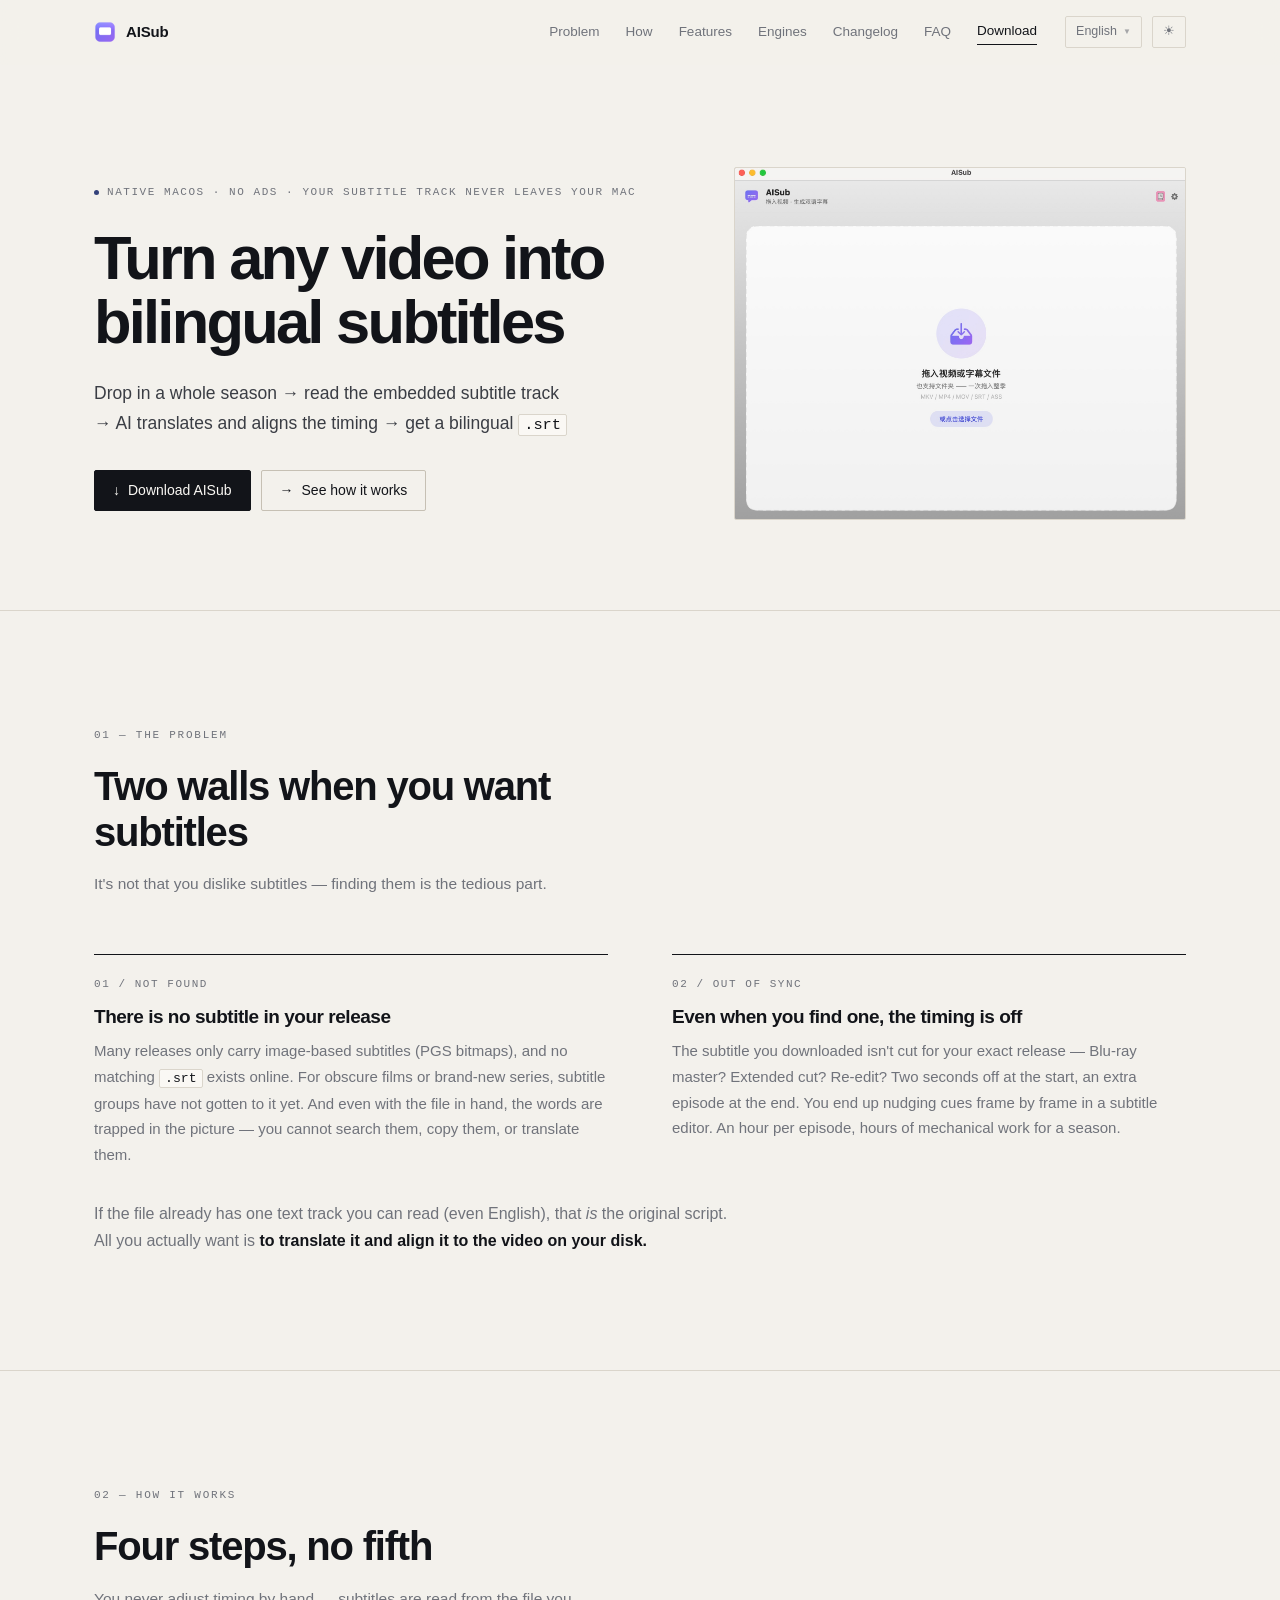
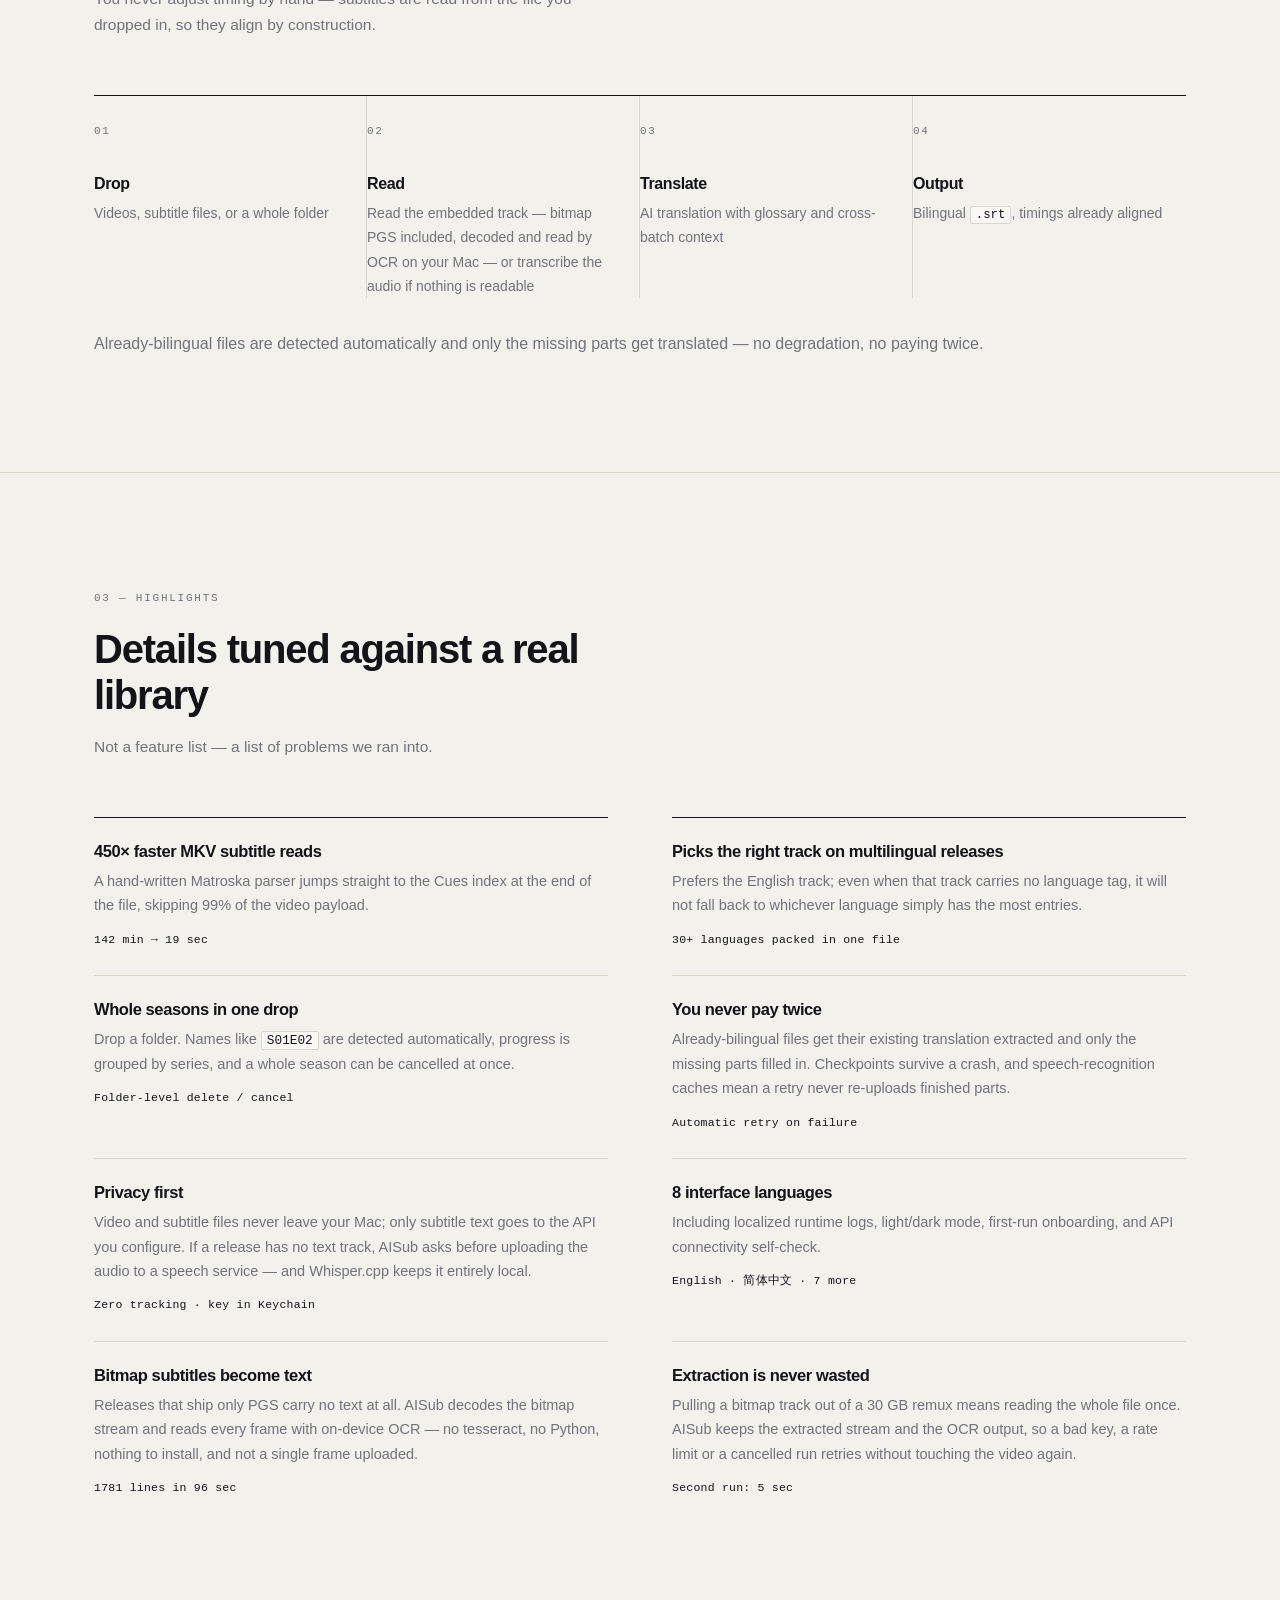
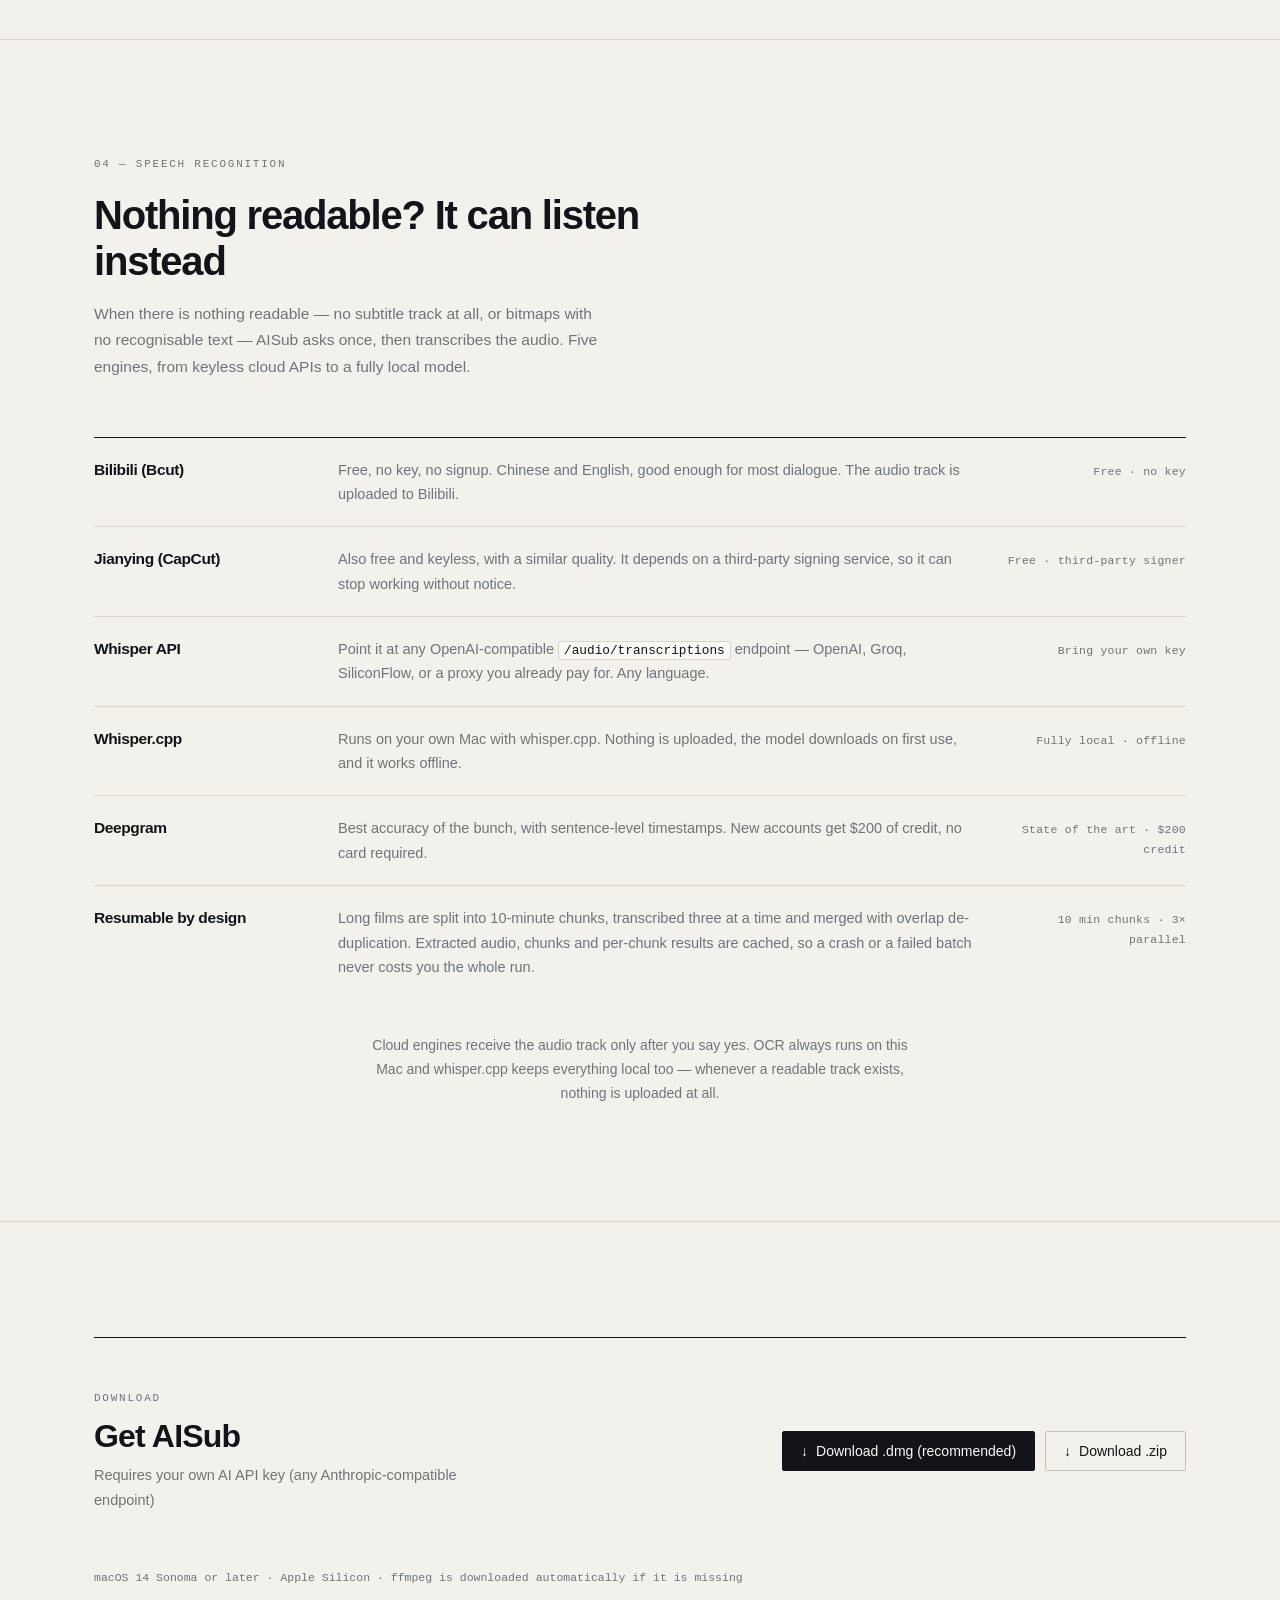
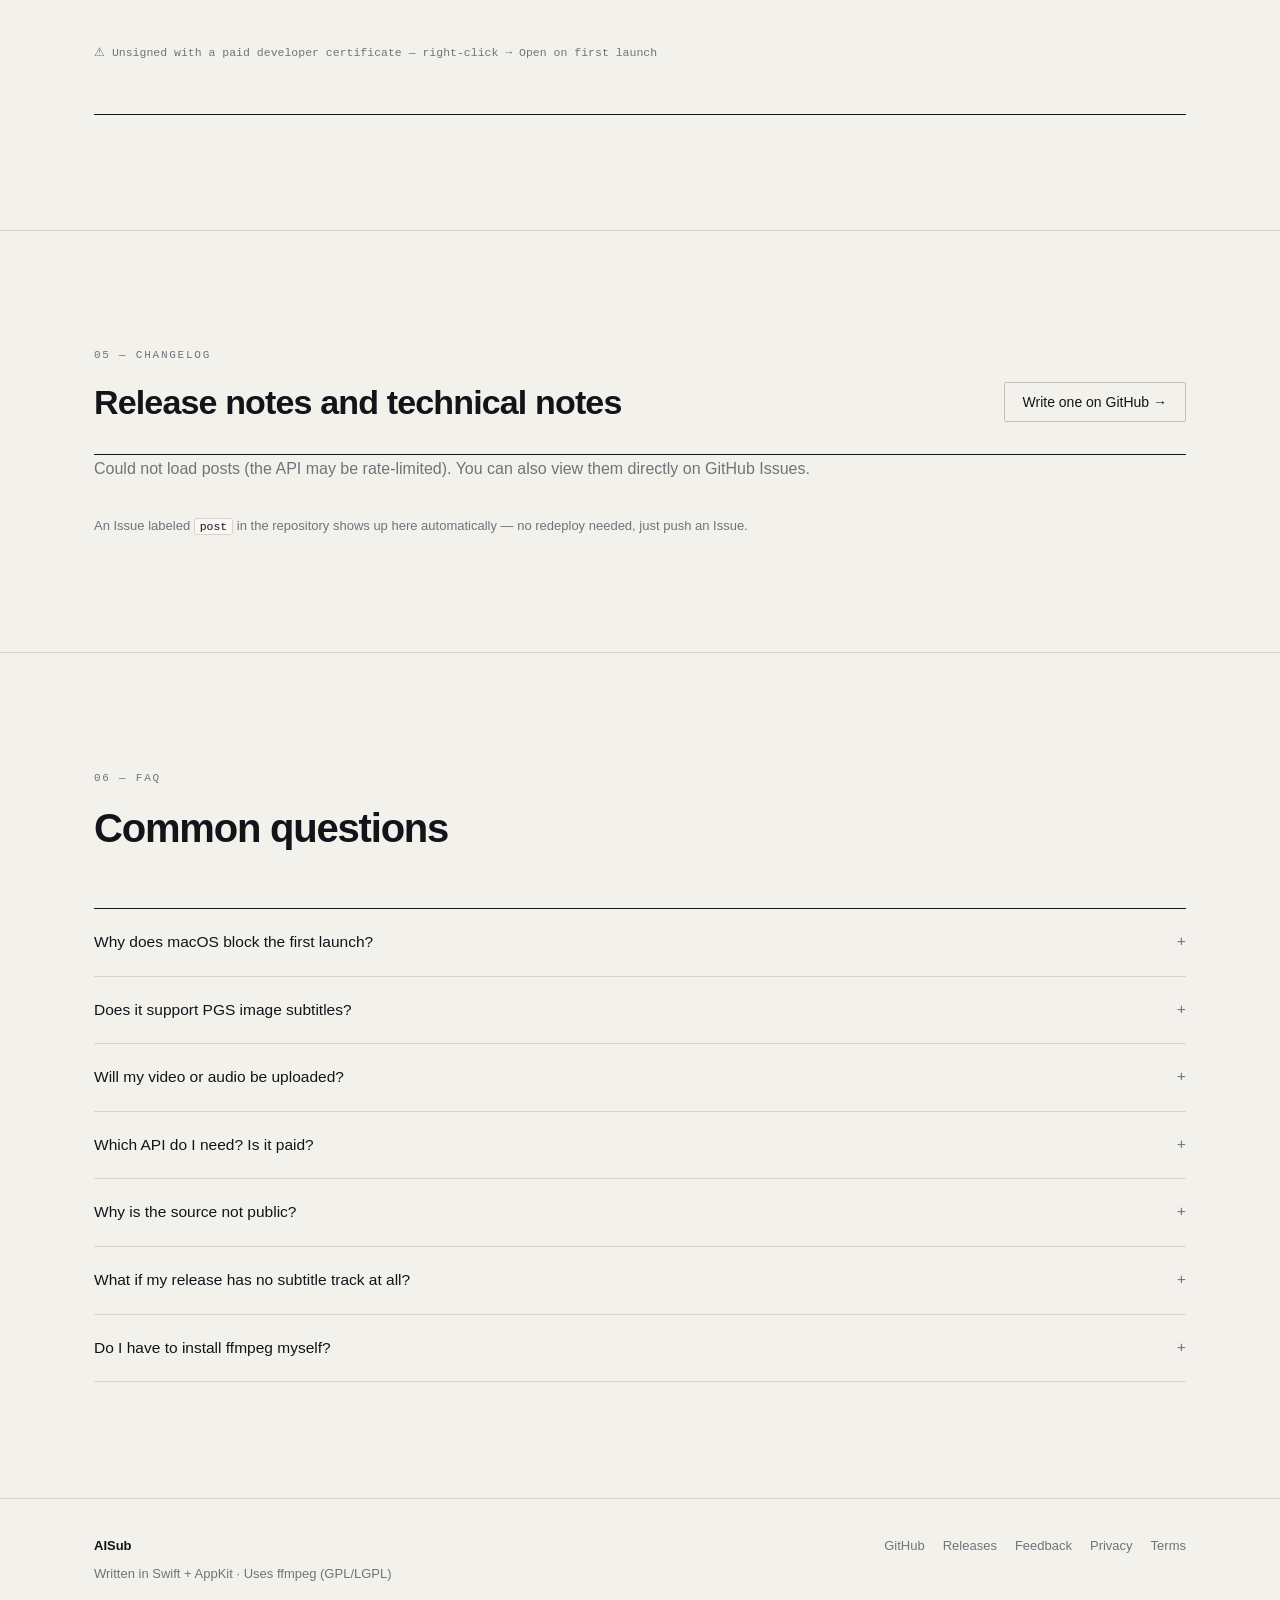
==== commit e79493a3: "feat: document PGS OCR and resumable extraction - New feature cards: bitmap subtitles become text; e" ====
--- a/index.html
+++ b/index.html
@@ -4,9 +4,9 @@
 <meta charset="utf-8">
 <meta name="viewport" content="width=device-width, initial-scale=1">
 <title>AISub · Bilingual subtitles for any video</title>
-<meta name="description" content="AISub is a macOS app: drop in videos or a whole season, read the embedded subtitle track, AI translates and aligns the timing, output bilingual .srt. If a release has no text track, it can transcribe the audio with a local or cloud speech engine.">
+<meta name="description" content="AISub is a macOS app: drop in videos or a whole season, read the embedded subtitle track, AI translates and aligns the timing, output bilingual .srt. Bitmap tracks (PGS) are decoded and read by OCR on your Mac; if nothing is readable, it can transcribe the audio with a local or cloud speech engine.">
 <meta property="og:title" content="AISub — Bilingual subtitles for any video, translated by AI">
-<meta property="og:description" content="Drop in a whole season → read the embedded subtitle track → AI translates and aligns the timing → bilingual .srt out. Native macOS, bring your own API key, no subscription.">
+<meta property="og:description" content="Drop in a whole season → read the embedded subtitle track → AI translates and aligns the timing → bilingual .srt out. Bitmap PGS tracks are read by OCR on-device. Native macOS, bring your own API key, no subscription.">
 <meta property="og:type" content="website">
 <meta property="og:site_name" content="AISub">
 <meta property="og:image" content="https://zhengxiexie.github.io/aisub-site/assets/og-image.png">
@@ -15,7 +15,7 @@
 <meta property="og:image:alt" content="AISub, a native macOS app that turns videos into bilingual subtitles by translating the embedded subtitle track with AI">
 <meta property="og:url" content="https://zhengxiexie.github.io/aisub-site/">
 <meta name="twitter:title" content="AISub — Bilingual subtitles for any video, translated by AI">
-<meta name="twitter:description" content="Drop in a whole season → read the embedded subtitle track → AI translates and aligns the timing → bilingual .srt out. Native macOS, bring your own API key, no subscription.">
+<meta name="twitter:description" content="Drop in a whole season → read the embedded subtitle track → AI translates and aligns the timing → bilingual .srt out. Bitmap PGS tracks are read by OCR on-device. Native macOS, bring your own API key, no subscription.">
 <meta name="twitter:image" content="https://zhengxiexie.github.io/aisub-site/assets/og-image.png">
 <meta name="twitter:image:alt" content="AISub, a native macOS app that turns videos into bilingual subtitles by translating the embedded subtitle track with AI">
 <meta name="twitter:card" content="summary_large_image">
@@ -197,6 +197,16 @@
         <p data-i18n="feat.6.body"></p>
         <span class="metric" data-i18n="feat.6.metric"></span>
       </div>
+      <div class="feature" data-reveal data-reveal-delay="360">
+        <h4 data-i18n="feat.7.title"></h4>
+        <p data-i18n="feat.7.body"></p>
+        <span class="metric" data-i18n="feat.7.metric"></span>
+      </div>
+      <div class="feature" data-reveal data-reveal-delay="420">
+        <h4 data-i18n="feat.8.title"></h4>
+        <p data-i18n="feat.8.body"></p>
+        <span class="metric" data-i18n="feat.8.metric"></span>
+      </div>
     </div>
   </div>
 </section>
